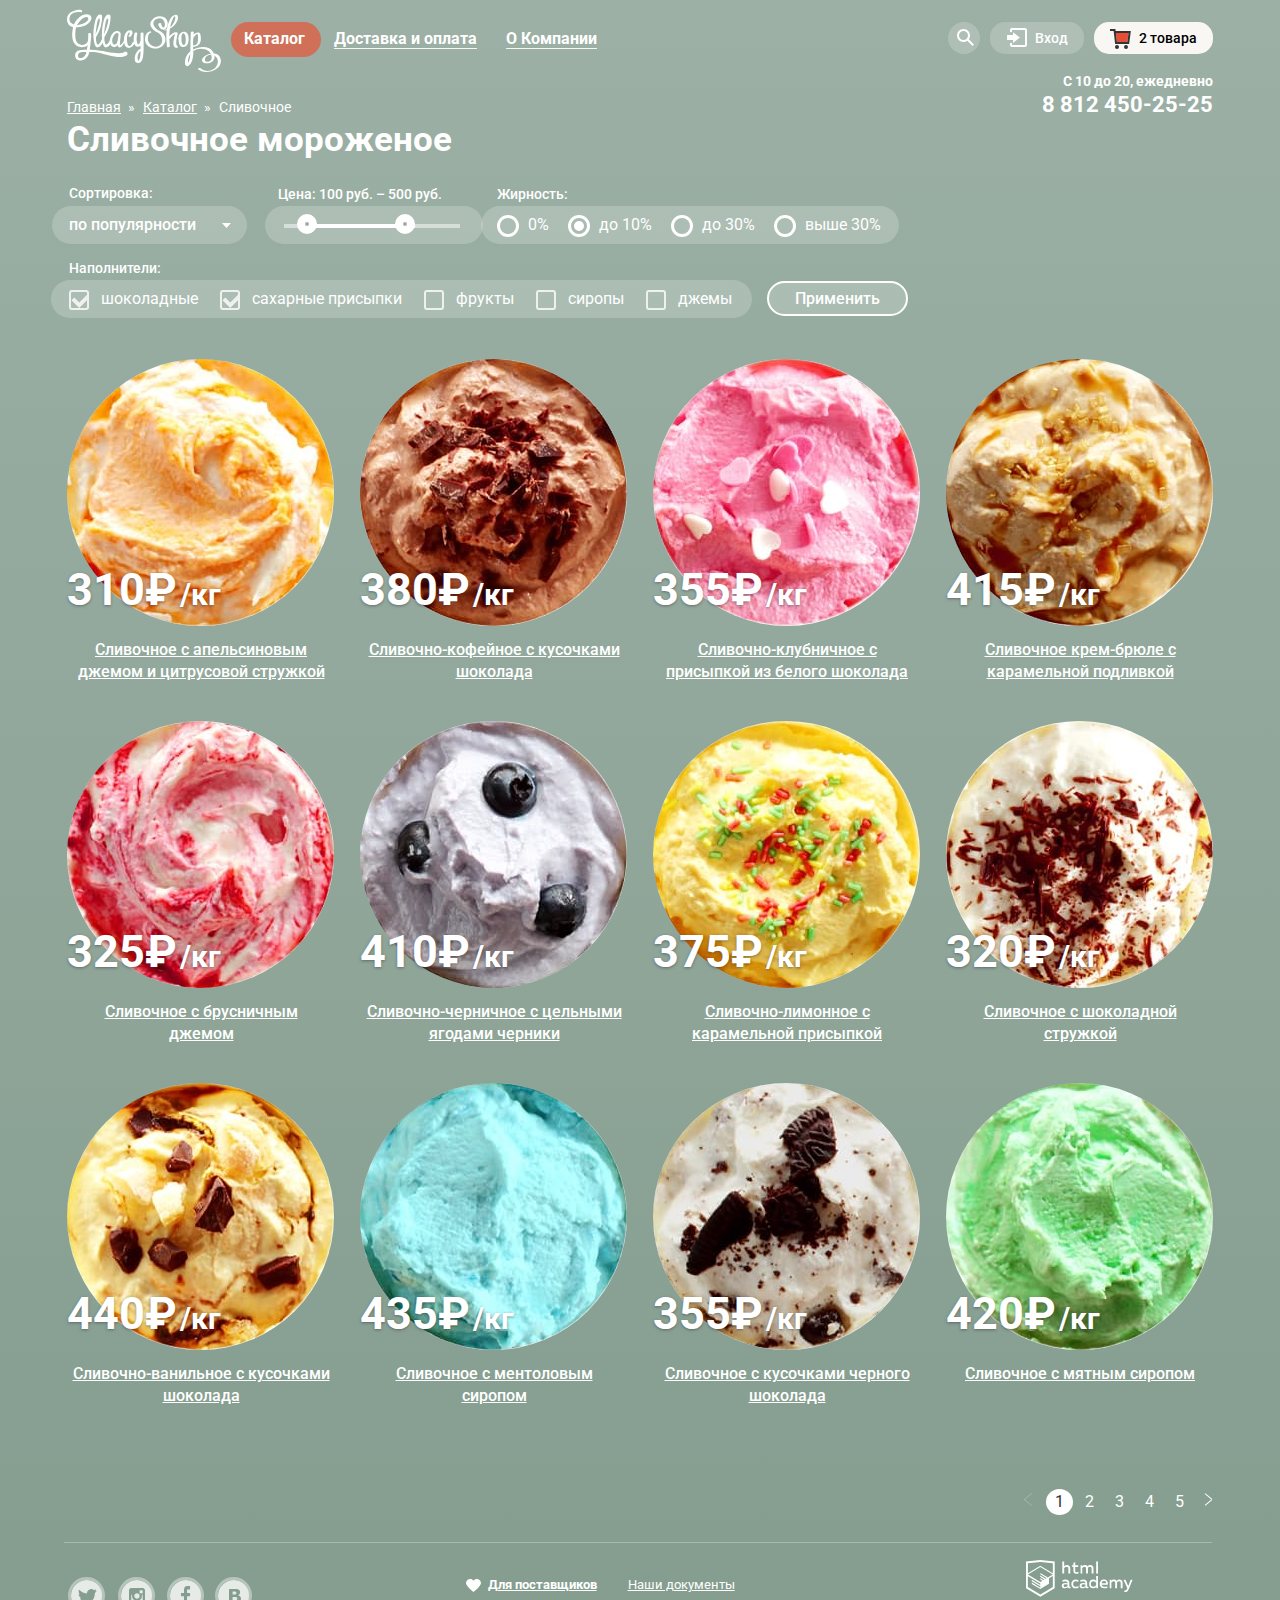
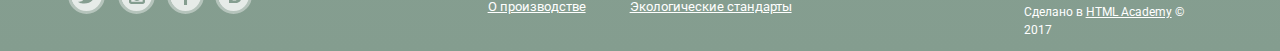
==== catalog.html @ dea52fcd "Фокусы на выпадающих меню" ====
<!DOCTYPE html>
<html lang="ru">
<head>
  <meta charset="utf-8">
  <title>Глейси-Каталог</title>
  <link href="https://fonts.googleapis.com/css?family=Roboto:400,500,700&amp;subset=cyrillic" rel="stylesheet">
  <link href="css/normalize.css" rel="stylesheet">
  <link href="css/style.min.css" rel="stylesheet">
</head>
<body class="page-inner">
<header class="main-header main-header-inner">
  <div class="main-header-container">
    <a class="main-header-logo" href="index.html">
      <img src="img/logo.svg" width="154" height="64" alt="Логотип магазина мороженого Глейси">
    </a>
    <nav class="main-navigation">
      <ul class="site-navigation">
        <li class="site-navigation-item site-navigation-item-current">
          <a href="#" class="submenu-current">Каталог</a>
          <div class="catalog-submenu">
            <h3 class="catalog-submenu-title"><a href="#">Новинки</a></h3>
            <ul class="catalog-submenu-list">
              <li class="catalog-submenu-item-current"><a href="#">Сливочное</a></li>
              <li class="catalog-submenu-item"><a href="#">Щербеты</a></li>
              <li class="catalog-submenu-item"><a href="#">Фруктовый лед</a></li>
              <li class="catalog-submenu-item"><a href="#">Мелорин</a></li>
            </ul>
          </div>
        </li>
        <li class="site-navigation-item"><a href="deliver.html">Доставка и оплата</a></li>
        <li class="site-navigation-item"><a href="about.html">О Компании</a></li>
      </ul>
      <div class="user-navigation">
        <div class="user-navigation-item">
          <a class="search" href="#"><span class="visually-hidden">Поиск</span>
          </a>
          <section class="modal modal-search">
            <h2 class="visually-hidden">Форма поиска</h2>
            <form class="modal-search-form" action="https://echo.htmlacademy.ru" method="get">
              <label for="user-search" class="visually-hidden">Поисковый запрос</label>
              <input class="search-field" type="search" placeholder="Что ищем?" id="user-search">
              <button class="visually-hidden" type="submit">Поиск</button>
            </form>
          </section>
        </div>
        <div class="user-navigation-item">
          <a class="login-link" href="#">Вход</a>
          <section class="modal modal-login">
            <h2 class="visually-hidden">Форма входа</h2>
            <form class="modal-login-form" action="https://echo.htmlacademy.ru" method="post">
              <p>
                <label class="visually-hidden" for="login-email">Электронная почта</label>
                <input class="login-email" type="email" name="email" placeholder="Электронная почта" id="login-email">
              </p>
              <p>
                <label class="visually-hidden" for="user-password">Пароль </label>
                <input class="login-password" type="password" name="password" placeholder="Пароль" id="user-password">
              </p>

              <button class="button button-enter" type="submit">Войти</button>
              <div class="enter-link-container">
                <a class="restore" href="#">Забыли пароль?</a>
                <a class="registration" href="#">Новая регистрация</a></div>

            </form>
          </section>
        </div>
        <div class="user-navigation-item user-navigation-item-current">
          <a class="basket" href="#">2 товара</a>
          <section class="modal modal-basket ">
            <h2 class="visually-hidden">Товары в корзине</h2>
            <table class="basket-table">
              <tr class="row-1">
                <td>
                  <button class=" button-close-basket" type="button"><span
                    class="visually-hidden">Убрать из корзины</span>
                  </button>
                </td>
                <td class="basket-image"><a href="#"><img src="img/mini-icon-basket.jpg" width="33" height="33"
                                                          alt="Пломбир с апельсиновым джемом"></a></td>
                <td class="basket-title"><a href="#"> Пломбир с апельсиновым джемом</a></td>
                <td class="basket-price">1,5 кг х <span class="price-color"> 200 руб.</span></td>
                <td>300 руб.</td>
              </tr>
              <tr class="row-2">
                <td>
                  <button class=" button-close-basket" type="button"><span
                    class="visually-hidden">Убрать из корзины</span>
                  </button>
                </td>
                <td class="basket-image"><a href="#"> <img src="img/mini-icon-basket2.jpg" width="33" height="33" alt="Клубничный пломбир с присыпкой
        из белого шоколада"></a></td>
                <td class="basket-title"><a href="#">Клубничный пломбир с присыпкой
                  из белого шоколада</a>
                </td>
                <td class="basket-price">1,5 кг х <span class="price-color">300 руб.</span></td>
                <td>450 руб.</td>
              </tr>
              <tr class="row-3 row-total">
                <td>Итого:</td>
                <td>750 руб.</td>
              </tr>
            </table>
            <a class="button button-basket" href="#">Оформить заказ</a>
          </section>
        </div>
      </div>
    </nav>
    <ul class="breadcrumbs">
      <li class="breadcrumbs-link"><a href="index.html">Главная</a></li>
      <li class="breadcrumbs-link"><a href="catalog.html">Каталог</a></li>
      <li class="breadcrumbs-current">Сливочное</li>
    </ul>
    <div class="main-header-contacts">
      <p>С 10 до 20, ежедневно</p>
      <p>8 812 450-25-25</p>
    </div>
  </div>
</header>
<main class="page-catalog">
  <div class="page-catalog-container">
    <h1 class="page-title">Сливочное мороженое</h1>
    <section class="filters">
      <h2 class="visually-hidden">Фильтр</h2>
      <form class="filter-form" action="https://echo.htmlacademy.ru" method="get">
        <fieldset class="filter-group filter-sort">
          <legend class="sort-title">Сортировка:</legend>
          <label class="visually-hidden" for="sort-select">Выбор сортровки</label>
          <select class="sort" id="sort-select">
            <option class="sort-item" value="selector" id="selector1">по популярности</option>
            <option class="sort-item" value="inexpensive" id="selector2">сначала недорогие</option>
            <option class="sort-item" value="expensive" id="selector3">сначала дорогие</option>
            <option class="sort-item" value="fatness" id="selector4">по жирности</option>
          </select>
        </fieldset>


        <fieldset class="filter-group filter-price">
          <legend class="price-title">Цена: 100 руб. – 500 руб.</legend>
          <div class="price-field">
            <input class="range-first" type="range" min="100" max="500" value="150" step="10" id="lower">
            <input class="range-second" type="range" min="100" max="500" value="500" step="10" id="upper">
          </div>
        </fieldset>


        <fieldset class="filter-group">
          <legend class="fatness-title">Жирность:</legend>
          <div class="fatness-wrapper">
            <input class="fatness-input" id="0%" type="radio" value="0" name="radio-selector">
            <label class="fatness-label" for="0%">0%</label>

            <input class="fatness-input" id="10%" type="radio" value="10" checked name="radio-selector">
            <label class="fatness-label" for="10%">до 10%</label>

            <input class="fatness-input" id="30%" type="radio" value="30" name="radio-selector">
            <label class="fatness-label" for="30%">до 30%</label>

            <input class="fatness-input" id="30+" type="radio" value="30+" name="radio-selector">
            <label class="fatness-label" for="30+">выше 30%</label>
          </div>

        </fieldset>
        <fieldset class="filter-group">
          <legend class="topping">Наполнители:</legend>
          <div class="topping-wrapper">

          <input class="filter-input topping-check" id="chocolate" name="chocolate" value="шоколадные" type="checkbox" checked>
          <label class="topping-label" for="chocolate">шоколадные</label>

          <input class="filter-input topping-check" id="sugar" name="sugar" value="сахарные присыпки" type="checkbox" checked>
          <label class="topping-label" for="sugar">сахарные присыпки</label>

          <input class="filter-input topping-check" id="fruit" name="fruit" value="фрукты" type="checkbox">
          <label class="topping-label" for="fruit">фрукты</label>

          <input class="filter-input topping-check" id="syrup" name="syrup" value="сиропы" type="checkbox">
          <label class="topping-label" for="syrup">сиропы</label>

          <input class="filter-input topping-check" id="jam" name="jam" value="джемы" type="checkbox">
          <label class="topping-label" for="jam">джемы</label>
          </div>

        </fieldset>
        <button class="button-filter" type="submit" value="Применить">Применить</button>

      </form>

    </section>
    <section class="catalog">
      <h2 class="visually-hidden">Список мороженого</h2>
      <ul class="catalog-list ">
        <li class="catalog-item product">
          <div class="product-wrapper">
            <a class="product-link" href="catalog-item.html">
              <h3 class="product-title">
                <span>Сливочное с апельсиновым джемом и цитрусовой стружкой</span>
              </h3>
              <p class="product-image-inner">
                <img src="img/product-ice-1.jpg" width="267" height="267"
                     alt="Сливочное с апельсиновым джемом и цитрусовой стружкой">
              </p>
              <p class="product-price">
                310₽
                <span>/кг</span>
              </p>
            </a>
            <a class="button button-product" href="#">Быстрый просмотр</a>
          </div>
        </li>
        <li class="catalog-item product">
          <div class="product-wrapper">
            <a class="product-link" href="catalog-item.html">
              <h3 class="product-title">
                <span>Сливочно-кофейное с кусочками шоколада</span>
              </h3>
              <p class="product-image-inner">
                <img src="img/product-ice-2.jpg" width="267" height="267" alt="Сливочно-кофейное с кусочками шоколада">
              </p>
              <p class="product-price">
                380₽
                <span>/кг</span>
              </p>
            </a>
            <a class="button button-product" href="#">Быстрый просмотр</a>
          </div>
        </li>
        <li class="catalog-item product">
          <div class="product-wrapper">
            <a class="product-link" href="catalog-item.html">
              <h3 class="product-title">
                <span>Сливочно-клубничное с присыпкой из белого шоколада</span>
              </h3>
              <p class="product-image-inner">
                <img src="img/product-ice-3.jpg" width="267" height="267"
                     alt="Сливочно-клубничное с присыпкой из белого шоколада">
              </p>
              <p class="product-price">
                355₽
                <span>/кг</span>
              </p>
            </a>
            <a class="button button-product" href="#">Быстрый просмотр</a>
          </div>
        </li>
        <li class="catalog-item product">
          <div class="product-wrapper">
            <a class="product-link" href="catalog-item.html">
              <h3 class="product-title">
                <span>Сливочное крем-брюле с карамельной подливкой</span>
              </h3>
              <p class="product-image-inner">
                <img src="img/product-ice-4.jpg" width="267" height="267"
                     alt="Сливочное крем-брюле с карамельной подливкой">
              </p>
              <p class="product-price">
                415₽
                <span>/кг</span>
              </p>
            </a>
            <a class="button button-product" href="#">Быстрый просмотр</a>
          </div>
        </li>
        <li class="catalog-item product">
          <div class="product-wrapper">
            <a class="product-link" href="catalog-item.html">
              <h3 class="product-title">
                <span>Сливочное с брусничным джемом</span>
              </h3>
              <p class="product-image-inner">
                <img src="img/product-ice-5.jpg" width="267" height="267" alt="Сливочное с брусничным джемом">
              </p>
              <p class="product-price">
                325₽
                <span>/кг</span>
              </p>
            </a>
            <a class="button button-product" href="#">Быстрый просмотр</a>
          </div>
        </li>
        <li class="catalog-item product">
          <div class="product-wrapper">
            <a class="product-link" href="catalog-item.html">
              <h3 class="product-title">
                <span>Сливочно-черничное с цельными ягодами черники </span>
              </h3>
              <p class="product-image-inner">
                <img src="img/product-ice-6.jpg" width="267" height="267"
                     alt="Сливочно-черничное с цельными ягодами черники ">
              </p>
              <p class="product-price">
                410₽
                <span>/кг</span>
              </p>
            </a>
            <a class="button button-product" href="#">Быстрый просмотр</a>
          </div>
        </li>
        <li class="catalog-item product">
          <div class="product-wrapper">
            <a class="product-link" href="catalog-item.html">
              <h3 class="product-title">
                <span>Сливочно-лимонное с карамельной присыпкой </span>
              </h3>
              <p class="product-image-inner">
                <img src="img/product-ice-7.jpg" width="267" height="267"
                     alt="Сливочно-лимонное с карамельной присыпкой">
              </p>
              <p class="product-price">
                375₽
                <span>/кг</span>
              </p>
            </a>
            <a class="button button-product" href="#">Быстрый просмотр</a>
          </div>
        </li>
        <li class="catalog-item product">
          <div class="product-wrapper">
            <a class="product-link" href="catalog-item.html">
              <h3 class="product-title">
                <span>Сливочное с шоколадной стружкой</span>
              </h3>
              <p class="product-image-inner">
                <img src="img/product-ice-8.jpg" width="267" height="267" alt="Сливочное с шоколадной стружкой">
              </p>
              <p class="product-price">
                320₽
                <span>/кг</span>
              </p>
            </a>
            <a class="button button-product" href="#">Быстрый просмотр</a>
          </div>
        </li>
        <li class="catalog-item product">
          <div class="product-wrapper">
            <a class="product-link" href="catalog-item.html">
              <h3 class="product-title">
                <span>Сливочно-ванильное с кусочками шоколада</span>
              </h3>
              <p class="product-image-inner">
                <img src="img/product-ice-9.jpg" width="267" height="267" alt="Сливочно-ванильное с кусочками шоколада">
              </p>
              <p class="product-price">
                440₽
                <span>/кг</span>
              </p>
            </a>
            <a class="button button-product" href="#">Быстрый просмотр</a>
          </div>
        </li>
        <li class="catalog-item product">
          <div class="product-wrapper">
            <a class="product-link" href="catalog-item.html">
              <h3 class="product-title">
                <span>Сливочноe с ментоловым сиропом</span>
              </h3>
              <p class="product-image-inner">
                <img src="img/product-ice-10.jpg" width="267" height="267" alt="Сливочноe с ментоловым сиропом">
              </p>
              <p class="product-price">
                435₽
                <span>/кг</span>
              </p>
            </a>
            <a class="button button-product" href="#">Быстрый просмотр</a>
          </div>
        </li>
        <li class="catalog-item product">
          <div class="product-wrapper">
            <a class="product-link" href="catalog-item.html">
              <h3 class="product-title">
                <span>Сливочное с кусочками черного шоколада</span>
              </h3>
              <p class="product-image-inner">
                <img src="img/product-ice-11.jpg" width="267" height="267" alt="Сливочное с кусочками черного шоколада">
              </p>
              <p class="product-price">
                355₽
                <span>/кг</span>
              </p>
            </a>
            <a class="button button-product" href="#">Быстрый просмотр</a>
          </div>
        </li>
        <li class="catalog-item product">
          <div class="product-wrapper">
            <a class="product-link" href="catalog-item.html">
              <h3 class="product-title">
                <span>Сливочное с мятным сиропом</span>
              </h3>
              <p class="product-image-inner">
                <img src="img/product-ice-12.jpg" width="267" height="267" alt="Сливочное с мятным сиропом">
              </p>
              <p class="product-price">
                420₽
                <span>/кг</span>
              </p>
            </a>
            <a class="button button-product" href="#">Быстрый просмотр</a>
          </div>
        </li>
      </ul>
      <ul class="pagination-list">
        <li class="pagination-item pagination-back"><a><span class="visually-hidden">Назад</span></a>
        <li class="pagination-item pagination-item-current"><a>1</a></li>
        <li class="pagination-item"><a href="#">2</a></li>
        <li class="pagination-item"><a href="#">3</a></li>
        <li class="pagination-item"><a href="#">4</a></li>
        <li class="pagination-item"><a href="#">5</a></li>
        <li class="pagination-item pagination-next "><a href="#"><span class="visually-hidden">Вперёд</span></a>
      </ul>
    </section>
  </div>
</main>
<footer class="main-footer">
  <div class="main-footer-container main-footer-container-inner ">
    <div class="main-footer-social">
      <ul class="social-links">
        <li class="social-links-item"><a class="social-links-item-tw" href="#"></a></li>
        <li class="social-links-item "><a class="social-links-item-inst" href="#"><span class="visually-hidden">Инстаграм</span></a>
        </li>
        <li class="social-links-item "><a class="social-links-item-fb" href="#"><span
          class="visually-hidden">Фейсбук</span></a></li>
        <li class="social-links-item "><a class="social-links-item-vk" href="#"><span
          class="visually-hidden">Вконтакте</span></a></li>
      </ul>
    </div>
    <div class="main-footer-info">
      <ul class="info-links">
        <li class="info-links-item info-links-item-current"><a href="#">Для поставщиков</a></li>
        <li class="info-links-item"><a href="#">Наши документы</a></li>
        <li class="info-links-item"><a href="#">О производстве</a></li>
        <li class="info-links-item"><a href="#">Экологические стандарты</a></li>
      </ul>
    </div>
    <div class="main-footer-copyright">
      <a class="footer-copyright-logo" href=" https://htmlacademy.ru/intensive/htmlcss">
        <img src="img/logo-htmlacademy.svg" width="108" height="38" alt="Логотип HTML Academy">
      </a>
      <p class="footer-copyright-info">Сделано в <a href="https://htmlacademy.ru/intensive/htmlcss"> HTML Academy</a> ©
        2017</p>
    </div>
  </div>
</footer>
</body>
</html>
---- css/style.min.css ----
body {
  min-width: 1200px;
  margin: 0;
  padding: 0;

  font-family: "Roboto", Arial, sans-serif;
  font-size: 16px;
  line-height: 22px;
  font-weight: 400;
  color: #ffffff;

  background-color: #849d8f;
}

a {
  text-decoration: none;
}

img {
  max-width: 100%;
  height: auto;
}


.page-inner {
  background: linear-gradient(to bottom, #9cb0a5, #849d8f);
}

.main-navigation {
  font-size: 16px;
  line-height: 18px;
  color: #ffffff;

}

.site-navigation {
  list-style: none;
}

.user-navigation-item > a {
  color: #ffffff;
  font-weight: 500;
  background-color: rgba(255, 255, 255, 0.2);
  border-radius: 15px;
  font-size: 14px;
  line-height: 16px;
}

.user-navigation-item-current > a {
  color: #000000;
  background-color: #f8f7f4;
}

.user-navigation-item > a:hover,
.user-navigation-item > a:focus,
.user-navigation-item-current > a:hover,
.user-navigation-item-current > a:focus {
  color: #000000;
  background-color: #f8f7f4;
}

.user-navigation-item > a:active,
.user-navigation-item-current > a:active {
  color: #000000;
  background-color: #ededed;
  box-shadow: inset 0 2px 0 1px #696969;
}

.user-navigation-item a,
.site-navigation-item a {
  display: block;
  padding-right: 16px;
  padding-top: 8px;
  padding-bottom: 8px;
}

.basket {
  position: relative;
  padding-left: 45px;
}

.basket::before {
  content: "";
  position: absolute;
  width: 21px;
  height: 20px;
  left: 16px;
  Top: 7px;
  background-image: url("../img/basket.svg");
  background-repeat: no-repeat;
  background-position: 0 0;
}

.user-navigation-item-current .basket::before {
  content: "";
  background-image: url("../img/basket-red.svg");
}

.basket:hover::before,
.basket:focus::before{
  content: "";
  background-image: url("../img/basket-red.svg");
}

.login-link {
  position: relative;
  padding-left: 45px;

}

.login-link::before {
  content: "";
  position: absolute;
  width: 21px;
  height: 19px;
  left: 17px;
  Top: 6px;
  background-image: url("../img/enter.svg");
  background-repeat: no-repeat;
  background-position: 0 0;
}

.login-link:hover::before,
.login-link:focus::before {
  content: "";
  background-image: url("../img/enter-black.svg");

}

.user-navigation-item .search {
  width: 32px;
  height: 32px;
  background-color: rgba(255, 255, 255, .2);
  border-radius: 50%;
  padding: 0;
}

.search::before {
  content: "";
  position: absolute;
  width: 17px;
  height: 17px;
  top: 7px;
  left: 9px;
  background-image: url("../img/search.svg");
  background-repeat: no-repeat;
}

.search:hover::before,
.search:focus::before{
  content: "";
  background-image: url("../img/search-black.svg");

}

.modal {
  background-color: #f8f7f4;
  color: #000000;
  border-radius: 5px;
  box-shadow: 0 20px 20px 0 rgba(0, 0, 0, 0.4);
  position: absolute;
}


.modal-search {
  position: absolute;
  width: 341px;
  display: none;
  left: -308px;
  bottom: -77px;
  padding: 20px 15px;
  box-sizing: border-box;
}

.modal-search input {
  box-sizing: border-box;
  width: 311px;
  height: 42px;
  border: 1px solid #d3d3d2;
  border-radius: 5px;
  padding: 12px 14px;

}

.user-navigation-item:hover .modal-search {
  display: block;
}
.search:focus + .modal-search {
  display: block;
}

.modal-login {
  display: none;
  width: 277px;
  box-sizing: border-box;
  position: absolute;
  right: -3px;
  top: 37px;
  background-color: #f8f7f4;
  padding-top: 20px;

}

.modal-login input {
  margin-bottom: 21px;
  padding-top: 9px;
  padding-bottom: 14px;
  padding-left: 13px;
  border-radius: 5px;
  border: 1px solid #d3d3d2;
  width: 240px;
  box-sizing: border-box;
  margin-left: 18px;
  height: 40px;
}

.enter-link-container .registration {
  margin-top: -3px;
}

.modal-login p {
  margin: 0;
  padding: 0;
}

.button-enter {
  margin-bottom: 20px;
  margin-left: 18px;
}

.user-navigation-item:hover .modal-login {
  display: block;
}
.login-link:focus + .modal-login {
  display: block;
}

.modal-basket {
  width: 539px;
  display: none;
  position: absolute;
  top: 37px;
  right: 1px;
  z-index: 20;
}


.price-color {
  color: #999999;
}

.basket-table {
  font-size: 13px;
  line-height: 17px;
  display: flex;
}

.basket-table a {
  color: #323232;
  padding: 0;
  margin: 0;
}

.basket-table tr {
  display: flex;
  padding-left: 38px;
}

.basket-table .row-1 {
  padding-top: 25px;
}

.basket-table .row-2 {
  padding-top: 22px;
}

.basket-table .row-total {
  font-size: 15px;
  font-weight: 700;
  justify-content: flex-end;
  padding-top: 14px;
  margin-right: -19px;
  border-top: 1px solid #ccccc9;
  margin-top: 13px;
  margin-left: 16px;
}

.button-close-basket {
  position: absolute;
  font-size: 0;
  border: 0;
  cursor: pointer;
  background-color: transparent;
  left: 11px;
  width: 15px;
  height: 15px;

}

.button-close-basket::before,
.button-close-basket::after {
  content: "";
  position: absolute;
  width: 15px;
  height: 1px;
  background-color: #231f20;
}

.button-close-basket::before {
  transform: rotate(45deg);
}

.button-close-basket::after {
  transform: rotate(-45deg);
}

.basket-image {
  margin-top: -7px;
  padding-right: 13px;
}

.basket-title {
  width: 216px;
  padding-right: 30px;
}

.basket-price {
  padding-right: 27px;
}

.modal-basket .button-basket {
  margin-top: 13px;
  display: inline-block;
  margin-left: 356px;
  padding-top: 11px;
  padding-right: 15px;
  padding-bottom: 12px;
  padding-left: 13px;
  margin-bottom: 19px;
}

.user-navigation-item:hover .modal-basket {
  display: block;
}
.basket:focus + .modal-basket {
  display: block;
}
.site-navigation-item > a {
  color: #ffffff;
  font-weight: 700;
  position: relative;
  padding-left: 13px;
}

.site-navigation-item > a:hover,
.site-navigation-item > a:focus {
  color: #000000;
  background-color: #f8f7f4;
  border-radius: 15px;
}

.site-navigation-item > a:active {
  color: #000000;
  background-color: #ededed;
  box-shadow: inset 0 2px 0 1px #696969;
  border-radius: 15px;
}

.submenu-current {
  background-color: #d07058;
  border-radius: 20px;
}

.catalog-submenu {
  display: none;
  list-style: none;
  background-color: #f8f7f4;
  color: #000000;
  border-radius: 5px;
  box-shadow: 0 20px 20px 0 rgba(0, 0, 0, 0.4);
  position: absolute;
  top: 39px;
  left: -8px;
  width: 143px;
  z-index: 10;
}

.catalog-submenu-title {
  font-size: 14px;
  line-height: 16px;
  font-weight: 700;
  display: block;
  padding-left: 21px;
  color: #000000;
  margin: 0;
  padding-top: 3px;
  position: relative;
}

.catalog-submenu-title::after {
  content: "";
  height: 1px;
  width: 128px;
  position: absolute;
  left: 7px;
  bottom: -4px;
  background-color: #d1d0ce;
}

.catalog-submenu-title a {
  color: #000000;
}

.catalog-submenu-item a {
  color: #000000;
  text-decoration: none;
  font-size: 14px;
  line-height: 16px;
  display: block;
  padding: 0;
  padding-left: 21px;
  padding-top: 7.5px;
  padding-bottom: 7.5px;

}

.catalog-submenu-title {
  border-top-left-radius: 5px;
  border-top-right-radius: 5px;

}

.site-navigation-item:hover .catalog-submenu {
  display: block;
}

.submenu:focus + .catalog-submenu {
  display: block;
}
.submenu-current:focus + .catalog-submenu {
  display: block;
}
.catalog-submenu-list {
  list-style: none;
  padding: 0;
  margin-bottom: 6px;
}

.catalog-submenu-item:first-child {
  padding-top: 6px;
}

.catalog-submenu-item a:hover,
.catalog-submenu-title:hover {
  background-color: #fbded7;
}

.catalog-submenu-item a:focus,
.catalog-submenu-title:focus {
  background-color: #f6b5a5;
}

.catalog-submenu-item-current a {
  color: #000000;
  background-color: #d07058;
  font-size: 14px;
  line-height: 16px;
  display: block;
  padding-top: 7px;
  padding-left: 21px;
  border-radius: 0;

}

.button {
  font: inherit;
  text-align: center;
  vertical-align: middle;
  background: linear-gradient(to top, #e74a35, #f26843);
  border: none;
  box-shadow: 0 2px 2px 0 rgba(172, 16, 0, 0.36);
  border-radius: 20px;
  color: #ffffff;
  padding: 10px 25px;
  display: inline-block;
  font-size: 18px;
  line-height: 24px;
  font-weight: 700;
  cursor: pointer;
}


.modal-login a {
  font-size: 13px;
  line-height: 24px;
  color: #323232;
  margin: 0;
  padding: 0;

}

.enter-link-container {
  padding: 0;
  margin-bottom: -14px;
  margin-left: 15px;
  display: inline-block;
  margin-top: -2px;
}

.enter-link-container a {
  text-decoration: underline;
}

.enter-link-container a:hover,
.enter-link-container a:focus,
.enter-link-container a:active {
  color: #e84d37;
}

.button:hover,
.button:focus {
  background: linear-gradient(to top, #f58669, #ec6f5e);
  color: #ffffff;
  box-shadow: 0 2px 2px 0 rgb(172, 16, 0);
}


.button:active {
  background: linear-gradient(to bottom, #d74632, #e1613e);
  color: #ffffff;
  box-shadow: inset 0 2px 2px 0 rgb(148, 39, 24);
}


.button-banner-left {
  margin-left: 354px;
  margin-top: 25px;
  margin-bottom: 25px;
  padding: 11px 23px;
  border-radius: 25px;
}

.button-banner-right {
  margin-left: 330px;
  margin-top: 25px;
  padding: 11px 22px;
  border-radius: 25px;
}

.slider-list,
.slider-controls {
  list-style: none;
}

.main-header-contacts p:first-child {
  font-size: 14px;
  line-height: 16px;
  font-weight: 700;

}

.main-header-contacts p:last-child {
  font-size: 22px;
  line-height: 24px;
  font-weight: 700;
  margin-top: 4px;
}

.banners-list {
  list-style: none;
}

.banners-item-berry {
  width: 560px;

  background-image: url("../img/banner-rasberry.jpg");
  background-repeat: no-repeat;
  border-radius: 16px;
  padding-left: 18px;
  padding-top: 16px;

}

.banners-item-choco {
  width: 560px;
  background-image: url("../img/banner-shoco.jpg");
  background-repeat: no-repeat;
  border-radius: 16px;
  padding-left: 18px;
  padding-top: 16px;
  margin-left: 27px;

}

.banners-list h3 {
  font-size: 35px;
  line-height: 41px;
  font-weight: 700;
  margin: 0;

}

.banners-list p {
  font-size: 18px;
  font-weight: 700;
  width: 513px;
  margin-top: 15px;
}

.hits,
.catalog {
  margin-right: -13px;
  margin-left: -13px;
  margin-bottom: -37px;

}

.hits-list,
.catalog-list {
  display: flex;
  justify-content: space-between;
  margin: 0;
  padding: 0;

}

.product {
  list-style: none;
  width: 267px;
  padding-right: 13px;
  padding-left: 13px;
  position: relative;

}

.catalog-item {
  margin-bottom: -42px;
}

.product-image,
.product-image-inner {
  margin: 0;
  position: relative;
}

.product-image::before {
  content: "";
  position: absolute;
  width: 61px;
  height: 61px;
  background: #fff url(../img/hit.svg) no-repeat;
  border-radius: 50%;
}

.product-image img,
.product-image-inner img {
  border-radius: 50%;
}

.product-link {
  color: #ffffff;
  display: flex;
  flex-direction: column;
  position: relative;
}

.product-title {
  font-size: 16px;
  font-weight: 500;
  text-decoration: underline;
  text-align: center;
  order: 2;
  margin-top: 7px;
  display: block;
  width: 258px;
  margin-bottom: 18px;
  padding-left: 5px;
}

.product-title:hover,
.product-title:focus,
.product-title:active {
  color: #ffbc9e;
}

.product-price {
  font-size: 45px;
  line-height: 45px;
  font-weight: 700;
  text-shadow: 0 1px 3px rgba(49, 50, 53, 0.5);
  position: absolute;
  top: 163px;

}

.product-price span {
  font-size: 30px;
  line-height: 45px;
  font-weight: 700;
  color: #ffffff;
  margin-left: -8px;
}

.button-product {
  position: absolute;
  bottom: 39px;
  right: 45px;
  width: 170px;
  margin-bottom: -18px;
  padding-top: 10px;
  padding-right: 18px;
  padding-bottom: 10px;
  padding-left: 16px;
  visibility: hidden;

}

.product-wrapper {

  padding-bottom: 57px;
  padding-right: 13px;
  padding-left: 13px;
  margin-left: -13px;
  margin-right: -13px;
  display: flex;
  padding-top: 5px;

}

.product:hover .product-wrapper {
  background-color: rgba(248, 247, 244, 0.2);
  border-radius: 5px;
  z-index: 20;
  width: 267px;
  position: absolute;
  box-shadow: 0px 20px 20px 0px rgba(0, 0, 0, 0.4);
}


.product:hover .button {
  visibility: visible;
}

.features {
  background-image: url("../img/pattern-wafer-full.jpg");
  width: 1146px;
  height: 306px;
  border-radius: 15px;
  color: #323232;
}

.features p {
  font-size: 24px;
  line-height: 30px;
  font-weight: 500;
  margin: 0;
  letter-spacing: 0.2px;
  padding-left: 21px;
  padding-top: 23px;
}

.features-list {
  list-style: none;
}

.news {
  background-image: url(../img/news-background.jpg);
  background-repeat: no-repeat;
  width: 558px;
  border-radius: 15px;
  margin-bottom: 2px;
  margin-top: 2px;
  margin-left: -1px;
}

.news-title {
  font-size: 16px;
  line-height: 22px;
  font-weight: 500;
  color: #323232;
  margin: 0;
  padding-left: 1px;
  padding-top: 22px;
}

.news a {
  font-size: 24px;
  line-height: 30px;
  font-weight: 700;
  color: #323232;
  text-decoration: underline;
  display: block;
  padding-top: 4px;
}

.subscription {
  background-image: url("../img/post-background.png");
  background-repeat: no-repeat;
  width: 560px;
  margin: 2px;
  margin-right: -1px;
  color: #5a5a5a;
  border-radius: 15px;
  box-sizing: border-box;

}

.subscription-container {
  background-color: #f8f7f4;
  width: 549px;
  border-radius: 10px;
  box-sizing: border-box;
  margin: 5px 5px;
  padding: 15px 20px 2px;
  position: relative;
  min-height: 210px;
}

.modal input:-ms-input-placeholder {
  color: #999999;
  font-size: 14px;
}

.modal input::-moz-placeholder {
  opacity: 1;
}

.modal input::placeholder {
  color: #999999;
  font-size: 14px;
  line-height: 24px;
  font-weight: 400;
}
.modal .feedback-name::placeholder,
.modal .feedback-email::placeholder{
   font-size: 16px;
 }

.modal input:hover,
.subscription input:hover {
  border-color: #c7c6c5;
  -webkit-box-shadow: inset 0 0 0 1px #c7c6c5;
  box-shadow: inset 0 0 0 1px #c7c6c5;
}

.modal input:focus,
.subscription input:focus {
  border-color: #8fbdec;
  -webkit-box-shadow: inset 0 0 0 1px #8fbdec;
  box-shadow: inset 0 0 0 1px #8fbdec;
  outline: none;
}

.contacts-info {
  background-color: #fefefe;
  border-radius: 16px;
  margin-top: -4px;

}

.contacts-info p {
  font-size: 14px;
  line-height: 20px;
  color: #323232;

  margin-top: 2px;
  margin-bottom: 1px;
  margin-left: -1px;

}

.contacts-info-adress {
  padding-top: 17px;
  padding-left: 26px;
  width: 221px;
}

.contacts-info-phone {
  padding-top: 20px;
  padding-bottom: 12px;
  padding-left: 26px;
  margin-top: -4px;
  margin-bottom: 6px;
}

.contacts-info-phone p {
  margin-bottom: 4px;
}


.contacts-info b {
  font-size: 18px;
  line-height: 24px;
  font-weight: 700;
  color: #323232;
  margin: 0;

}

.button-info {
  margin-left: 26px;
  width: 201px;
  margin-top: 2px;
  padding-bottom: 11px;

}

.main-footer {
  color: #ffffff;
}

.social-links {
  list-style: none;
  margin-top: 14px;
}

.social-links-item > a {
  color: #ffffff;
}

.info-links {
  list-style: none;
  text-align: center;
  text-decoration: underline;
}

.info-links-item > a,
.info-links-item-current > a {
  color: #ffffff;
}

.info-links-item > a:hover,
.info-links-item > a:focus,
.info-links-item > a:active,
.info-links-item-current > a:hover,
.info-links-item-current > a:focus,
.info-links-item-current > a:active {
  color: #ffbc9e;
}

.info-links-item-current {
  font-weight: 700;
  position: relative;
}

.footer-copyright-info {
  color: #ffffff;
  margin-top: 0;
  margin-left: 66px;
}

.footer-copyright-info a {
  color: #ffffff;
  text-decoration: underline;
}

.footer-copyright-info a:hover {
  color: #ffbc9e;
}

.basket-table img {
  border-radius: 50%;
}

.breadcrumbs {
  list-style: none;
  font-size: 14px;
  line-height: 16px;
  margin-left: 0;
  margin-right: auto;
  margin-top: 26px;
  display: flex;
  width: 267px;
  padding-left: 0;
  position: relative;

}

.breadcrumbs a {
  color: #ffffff;
  padding-right: 7px;
  text-decoration: underline;
}

.breadcrumbs a:hover,
.breadcrumbs a:focus,
.breadcrumbs a:active {
  color: #ffbc9e;
}

.breadcrumbs-link::after {
  content: "»";
  font-size: 14px;
  padding-right: 8px;

}

.pagination-list {

  position: relative;
  padding: 0;
  font-size: 0;
  text-align: right;
  list-style: none;


}

.pagination-list a {
  display: block;
  min-width: 27px;
  height: 22px;
  padding-top: 4px;
  border-radius: 50%;
  color: #ffffff;
  text-align: center;
}

.pagination-item {
  display: inline-block;
  margin-right: 3px;
  vertical-align: middle;
  font-size: 16px;
  line-height: 18px;
}

.pagination-item-current a {
  color: #323232;
  background-color: #ffffff;
}

.pagination-item a:hover,
.pagination-item a:focus {
  color: #ffffff;
  background-color: rgba(255, 255, 255, 0.2);
}

.pagination-item:first-child a:hover,
.pagination-item:first-child a:focus,
.pagination-item:first-child a:active,
.pagination-item:last-child a:hover,
.pagination-item:last-child a:focus,
.pagination-item:last-child a:active {
  background-color: transparent;
}

.pagination-item-current a:hover,
.pagination-item-current a:focus,
.pagination-item-current a:active {
  color: #323232;
  background-color: #ffffff;
}

.pagination-item a:active {
  color: #323232;
  background-color: #ffffff;
}


.pagination-back::before,
.pagination-back::after {
  content: "";
  position: absolute;
  width: 10px;
  height: 1px;
  background-color: rgba(255, 255, 255, 0.2);

}

.pagination-back::before {
  transform: rotate(-40deg);
  right: 193px;
  top: 7px;
}

.pagination-back::after {
  transform: rotate(40deg);
  right: 193px;
  top: 13px;
}

.pagination-next::before,
.pagination-next::after {
  content: "";
  position: absolute;
  width: 9px;
  height: 1px;
  background-color: rgba(255, 255, 255, 1);

}

.pagination-next::before {
  transform: rotate(40deg);
  right: 13px;
  top: 7px;
}

.pagination-next::after {
  transform: rotate(-40deg);
  right: 13px;
  top: 13px;
}

.pagination-list:after {
  position: absolute;
  content: "";
  left: 0;
  bottom: -28px;
  width: 1148px;
  margin-left: 10px;
  height: 1px;
  background-color: rgba(255, 255, 255, .3);
}

.site-wrapper {
  min-width: 940px;
  background-color: #849d8f;
  background-image: url("../img/slider-list-1.png");
  background-repeat: no-repeat;
  background-position: top center;

  transition: background-image 0.5s ease, background-color 0.5s ease;
}


.site-wrapper::before,
.site-wrapper::after {
  content: "";

  visibility: hidden;
}

.site-wrapper::before {
  background-image: url("../img/slider-list-2.png");
}

.site-wrapper::after {
  background-image: url("../img/slider-list-3.png");
}

.slider {
  position: relative;
  text-align: center;
  padding-top: 0;
  margin-bottom: 762px;
  color: #ffffff;

}

.slider-list {
  margin: 0;
  padding: 0;

  list-style: none;
}


.slide-title {
  width: 700px;
  margin: 0 auto;
  margin-bottom: 27px;
  font-size: 60px;
  line-height: 60px;
  font-weight: 800;
  position: absolute;

  bottom: 108px;

  left: 223px;
}

.button-slider {
  display: inline-block;
  padding: 12px 44px;
  position: absolute;
  right: 433px;
  bottom: 41px;

  font-weight: 600;
  font-size: 31px;
  line-height: 41px;
  text-align: center;
  color: #ffffff;
  vertical-align: top;
  text-decoration: none;
  text-shadow: 0 2px 5px rgba(160, 32, 11, 0.76);

  background: #f26843;
  background: linear-gradient(to bottom, #f26843 0%, #e74a35 100%);
  border-radius: 50px;
  box-shadow: 0 2px 2px rgba(172, 16, 0, 0.64);
  border: none;

  cursor: pointer;
}

.button-slider:hover {
  background: linear-gradient(to bottom, #f58669 0%, #ec6f5e 100%);
  box-shadow: 0 2px 2px rgba(172, 16, 0, 1);
}

.button-slider:active {
  background: linear-gradient(to bottom, #d84732 0%, #e1613e 100%);
  box-shadow: inset 0 2px 2px rgba(172, 16, 0, 1);
}

.slider-controls {
  position: absolute;
  bottom: 62px;
  left: 0;
  z-index: 20;

  font-size: 0;
}

.slider-controls label {
  display: inline-block;
  width: 17px;
  height: 17px;
  margin-right: 8px;

  vertical-align: top;

  background-color: transparent;
  border: 2px solid #ffffff;
  border-radius: 50%;
  cursor: pointer;
}

.slider-controls label:hover {
  background-color: rgba(255, 255, 255, 0.4);
}

#product-1:checked ~ .site-wrapper {
  background-color: #849d8f;
  background-image: url("../img/slider-list-1.png");
  background-repeat: no-repeat;
  background-position: top center;
}

#product-2:checked ~ .site-wrapper {
  background-color: #8996a6;
  background-image: url("../img/slider-list-2.png");
  background-repeat: no-repeat;
  background-position: top center;
}

#product-3:checked ~ .site-wrapper {
  background-color: #9d8b84;
  background-image: url("../img/slider-list-3.png");
  background-repeat: no-repeat;
  background-position: top center;
}

#product-1:checked ~ .site-wrapper #slide1,
#product-2:checked ~ .site-wrapper #slide2,
#product-3:checked ~ .site-wrapper #slide3 {
  display: block;
}

#product-1:checked ~ .site-wrapper label[for="product-1"],
#product-2:checked ~ .site-wrapper label[for="product-2"],
#product-3:checked ~ .site-wrapper label[for="product-3"] {
  background-color: #ffffff;
}

.slide {
  display: none;
}

.main-header-logo {
  width: 154px;
  height: 64px;
  padding-top: 9px;
}


.main-navigation {
  display: flex;
  width: 992px;
  padding-top: 22px;
}

.site-navigation {
  position: relative;
  width: 419px;
  display: flex;
  flex-wrap: wrap;
  justify-content: flex-start;
  margin-left: 10px;
  margin-top: 0;
  margin-bottom: 0;
  padding: 0;

}

.site-navigation-item > a:after {
  content: "";
  display: block;
  height: 1px;
  background-color: #f7f6f3;
}

.site-navigation-item-current > a:after {
  content: "";
  display: block;
  height: 1px;
  background-color: transparent;
}

.user-navigation {
  margin: 0 0;

  padding-left: 27px;
  width: 573px;
  display: flex;
  flex-wrap: wrap;
  justify-content: flex-end;
  position: relative;

}

.user-navigation-item {
  margin-left: 10px;
  margin-bottom: 2px;
  position: relative;
  padding-bottom: 10px;
}


.main-header-container {
  width: 1146px;
  margin: 0 auto;
  padding: 0 auto;
  display: flex;
  flex-wrap: wrap;


}

.main-header-contacts {
  margin-right: 0;
  margin-left: auto;
  width: 293px;
  padding-left: 13px;
  text-align: right;

}

.main-header-contacts p {
  margin: 0;
  padding: 0;
}

.page-main-container,
.page-catalog-container {
  width: 1146px;
  margin: 0 auto;
  padding: 0 auto;
}

.page-catalog h1 {
  font-size: 35px;
  line-height: 41px;
  font-weight: 700;
  margin-top: -20px;
}

.banners {
  margin-bottom: 35px;
  margin-top: -233px;
}

.banners-list {
  display: flex;
  justify-content: space-between;
  margin: 0;
  padding: 0;
}


.features {
  margin-bottom: 38px;

}

.features-list {

  display: flex;
  flex-direction: row;
  flex-wrap: wrap;
  padding: 0;
  margin: 0;


}

.features-item {
  width: 496px;

}

.features-item-ice {
  padding-top: 22px;
  width: 477px;
  background-image: url(../img/ice.svg);
  background-repeat: no-repeat;
  background-position: 18px 8px;
  padding-left: 75px;
}

.features-item-cow {
  background-image: url(../img/cow.svg);
  background-repeat: no-repeat;
  background-position: 32px 10px;
  padding-left: 90px;
  padding-top: 22px;
}

.features-item-eco {
  background-image: url(../img/leaf.svg);
  background-repeat: no-repeat;
  background-position: 18px 9px;
  padding-left: 75px;
  padding-top: 22px;
}

.features-item-term {
  background-image: url(../img/termometr.svg);
  background-repeat: no-repeat;
  background-position: 12px 8px;
  width: 470px;
  padding-left: 72px;
  padding-top: 22px;
}

.container-information {
  margin-bottom: 40px;
  margin-left: 2px;
  padding: 0;
  display: flex;
  justify-content: space-between;
}

.container-left {
  width: 281px;
  padding-left: 18px;

}

.subscription-form p {
  margin-left: 1px;
  margin-top: 12px;
  display: inline-block;
}

.subscription-email {
  border-radius: 5px;
  border: 1px solid #d3d3d2;
  padding-top: 12px;
  padding-right: 169px;
  padding-bottom: 12px;
  padding-left: 13px;
  margin-top: 9px;

}

.button-subscription {
  padding-right: 18px;
  padding-bottom: 12px;
  padding-left: 20px;
  margin-top: -3px;
  margin-right: -14px;
}

.contact-container {
  width: 1200px;
  margin: 0 auto;
  position: relative;
  padding: 62px 27px;

  min-height: 430px;
  box-sizing: border-box;
}

.contacts-map {
  margin: 0;
  position: absolute;
  top: 0;
  right: 0;
}

.contacts-map img {
  margin-top: -4px;
  margin-right: 1px;
  margin-bottom: -2px;

}

.contacts-info {
  width: 302px;
  position: relative;
  margin-left: auto;
  padding-top: 11px;
  padding-bottom: 30px;
}

.main-footer {
  width: 1146px;
  margin: 0 auto;
  padding: 0 auto;

}

.main-footer-container {
  margin-top: 25px;
  display: flex;
  justify-content: space-between;

}

.main-footer-container-inner {
  margin-top: 55px;
}

.main-footer-social {
  width: 267px;
  margin: 0;
}

.main-footer-info {
  width: 560px;
  margin: 0;

}

.info-links {
  display: flex;
  width: 365px;
  flex-wrap: wrap;
  margin-left: 108px;
  margin-right: 127px;
  margin-top: 6px;

}

.info-links-item {
  padding-left: 20px;
  padding-bottom: 4px;
  padding-right: 11px;
  display: inline-block;
  font-size: 13px;
  line-height: 18px;
}

.info-links-item:last-child {
  padding-left: 33px;
}

.info-links-item-current::before {
  content: "";
  position: absolute;
  width: 15px;
  height: 13px;
  background-image: url("../img/heart.svg");
  left: -2px;
  top: 3px;
}

.main-footer-copyright {
  margin: 0;
  width: 270px;
  padding-left: 78px;
  font-size: 12px;
  line-height: 18px;
}

.visually-hidden {
  position: absolute;

  width: 1px;
  height: 1px;
  margin: -1px;
  border: 0;
  padding: 0;
  white-space: nowrap;
  clip-path: inset(100%);
  clip: rect(0 0 0 0);
  overflow: hidden;

}

/*.visually-hidden:not(:focus):not(:active),*/
/*input[type="checkbox"].visually-hidden,*/
/*input[type="radio"].visually-hidden {*/
/*position: absolute;*/

/*width: 1px;*/
/*height: 1px;*/
/*margin: -1px;*/
/*border: 0;*/
/*padding: 0;*/
/*white-space: nowrap;*/
/*clip-path: inset(100%);*/
/*clip: rect(0 0 0 0);*/
/*overflow: hidden;*/

/*}*/

.main-header-inner {
  margin-bottom: 10px;
}


.catalog {

  margin-bottom: 40px;
  margin-right: -13px;
  margin-left: -13px;
}

.catalog-list {
  display: flex;
  flex-wrap: wrap;
  justify-content: space-between;
  margin-bottom: 49px;
  padding: 0;
}

.social-links-item {
  position: relative;
}

.social-links-item a {
  display: inline-block;
  width: 31px;
  height: 31px;
  border-radius: 50%;
  border: 3px solid #c2cec7;
  opacity: 0.8;

}

.social-links-item-tw {
  background-image: url("../img/twitter-button.svg");
  position: absolute;
  left: -39px;
  top: -7px;
}

.social-links-item-inst {
  background-image: url("../img/instagram-button.svg");
  position: absolute;
  left: 11px;
  top: -7px;
}

.social-links-item-fb {
  background-image: url("../img/facebook-button.svg");
  position: absolute;
  left: 60px;
  top: -7px;
}

.social-links-item-vk {
  background-image: url("../img/vkontacte-button.svg");
  position: absolute;
  left: 108px;
  top: -7px;
}

.social-links-item a:hover,
.social-links-item a:focus {
  opacity: 1;
}

.social-links-item a:active {
  opacity: 0.6;
}

.footer-copyright-logo img {
  margin-top: -10px;
  margin-left: 68px;
}

.modal-feedback {
  position: fixed;
  left: 50%;
  top: 50%;
  width: 477px;
  padding-top: 17px;
  padding-left: 25px;
  padding-bottom: 20px;
  box-sizing: border-box;
  margin-left: -239px;
  margin-top: -226px;
  z-index: 2;
  display: none;

}

.modal-feedback-title {
  font-size: 24px;
  line-height: 28px;
  font-weight: 500;
  margin: 0;
  padding-top: 17px;
}

.modal-feedback p {
  margin: 0;
  padding: 0;
}

.modal-feedback input,
.modal-feedback textarea {

  border-radius: 5px;
  border: 1px solid #d3d3d2;
  color: #999999;
  font-size: 16px;
  line-height: 24px;
  padding-left: 13px;
  padding-top: 11px;
  padding-bottom: 8px;
  margin-top: 20px;
  box-sizing: border-box;
}

.modal-feedback .feedback-name,
.modal-feedback .feedback-email {
  width: 265px;
  height: 43px;
}
.modal-feedback textarea {
  width: 426px;
  height: 155px;
  margin-bottom: 25px;
}
.modal-feedback textarea:hover
{
  border-color: #c7c6c5;
  -webkit-box-shadow: inset 0 0 0 1px #c7c6c5;
  box-shadow: inset 0 0 0 1px #c7c6c5;
}

.modal-feedback textarea:focus {
  border-color: #8fbdec;
  -webkit-box-shadow: inset 0 0 0 1px #8fbdec;
  box-shadow: inset 0 0 0 1px #8fbdec;
  outline: none;
}



.button-modal {
  /*Blink*/
  margin-left: 289px;
  margin-bottom: 6px;
  margin-top: -5px;
}
@-moz-document url-prefix()
{
  /*Mozilla кастыль*/
  .button-modal
  {
    margin-top: 0px;
  }
}
.button-close {
  position: absolute;
  font-size: 0;
  border: 0;
  cursor: pointer;
  background-color: transparent;
}

.button-close-feedback {
  top: 11px;
  right: 24px;
  width: 23px;
  height: 23px;

}

.button-close::before,
.button-close::after {
  content: "";
  position: absolute;
  width: 23px;
  height: 3px;

  background-color: #231f20;
}

.button-close::before {
  transform: rotate(45deg);
}

.button-close::after {
  transform: rotate(-45deg);
}

.overlay {
  position: fixed;
  top: 0;
  left: 0;
  width: 100%;
  height: 100%;
  background-color: rgba(0, 0, 0, 0.3);
  z-index: 1;
  display: none;
}

.filters {
  margin-bottom: 22px;
}

.filter-group {
  border: none;
  display: inline-block;
  margin-top: 2px;
  margin-right: 16px;
  margin-bottom: 18px;
  margin-bottom: 14px;
  padding: 0;
}

.filter-form input[type=checkbox],
.filter-form input[type=radio] {
  display: none;
}

.filter-group legend {
  font-size: 14px;
  line-height: 16px;
  font-weight: 500;
}

.filter-group ul {
  list-style: none;
}

.sort {
  background-color: rgba(255, 255, 255, 0.2);
  background-image: url(../img/select-arrow.svg);
  background-repeat: no-repeat;
  background-position: 170px 17px;
  border: none;
  color: #ffffff;
  border-radius: 20px;
  padding: 10px 32px 10px 17px;
  font-size: 16px;
  line-height: 18px;
  font-weight: 500;
  -webkit-appearance: none;
  margin-left: -17px;
  margin-top: 5px;
}

.sort:hover {
  background-color: rgba(255, 255, 255, 0.2);
  color: #000000;
  background-image: url("../img/select-arrow-black.svg");
  background-repeat: no-repeat;
  background-position: 153px 17px;

}

.sort:active,
.sort:focus {
  background-color: rgba(255, 255, 255, 1);
  color: #000000;

}

.fatness-label {
  padding-right: 18px;
}

.fatness-input:hover + label,
.fatness-input:focus + label {
  color: rgba(255, 255, 255, 1);
}

.fatness-input:disabled + label {
  color: rgba(255, 255, 255, 0.2);
}

.price-title {
  margin-bottom: 4px;
  margin-left: 11px;
}


.sort-item {
  color: #323232;
}

.filter-price {
  width: 220px;
  padding: 0;
  margin: 0;

}

.price-field {
  position: relative;
  background-color: rgba(255, 255, 255, 0.2);
  padding: 8px 19px;
  border-radius: 20px;
  margin-left: -2px;
  margin-right: 4px;
}

.filter-price .range-first {
  width: 176px;
  height: 4px;
  padding-right: 0;
  padding-left: 0;
  vertical-align: middle;
  background: rgba(255, 255, 255, 0.5);
  border: none;
  -webkit-appearance: none;
}

.filter-price .range-second {
  background: #ffffff;
  width: 99px;
  position: absolute;
  top: 18px;
  margin-left: -144px;
  -webkit-appearance: none;
  height: 4px;
}

.price-field input[type=range]::-webkit-slider-thumb {
  /* WebKit/Blink */
  position: relative;
  -webkit-appearance: none;
  border: 8px solid #ffffff;
  outline: 0;
  border-radius: 50%;
  height: 20px;
  width: 20px;
  margin-top: -4px;
  background: 0 0;
  background-color: #ababab;
  cursor: pointer;
  pointer-events: all;
  z-index: 100;
}

.price-field input[type=range]:first-child::-webkit-slider-thumb {
  margin-left: -7px;
  margin-top: -4px;
}

.filter-form input[type=checkbox] + label::before,
.filter-form input[type=radio] + label::before {
  content: "";
  display: inline-block;
  margin-right: 12px;
  vertical-align: middle;

}

.filter-form input[type=radio] + label::before {
  width: 16px;
  height: 16px;
  border-radius: 50%;
  -webkit-box-shadow: 0 0 0 3px #ffffff;
  box-shadow: 0 0 0 3px #ffffff;
}

.filter-form input[type=radio]:checked + label::before {
  background-color: #ffffff;
  border: 3px solid #aabcb2;
  -webkit-box-shadow: 0 0 0 3px #ffffff;
  box-shadow: 0 0 0 3px #ffffff;
  -webkit-box-sizing: border-box;
  box-sizing: border-box;
}

.filter-form input[type=checkbox] + label::before {
  content: "";
  width: 20px;
  height: 20px;
  background-image: url(../img/checkbox-off.svg);
  background-repeat: no-repeat;
  background-position: -4px -2px;
  border-radius: 3px;
  opacity: 0.8;
  border: 2px solid #ffffff;
  -webkit-box-sizing: border-box;
  box-sizing: border-box;
}


.filter-form input[type=checkbox]:checked + label::before {
  background-image: url(../img/checkboxs-on.svg);
  background-repeat: no-repeat;
  background-position: -4px -2px;


}

.button-filter {
  font-family: inherit;
  border: 2px solid #ffffff;
  border-radius: 20px;
  background-color: rgba(255, 255, 255, 0.2);
  color: #ffffff;
  font-size: 16px;
  line-height: 18px;
  font-weight: 500;
  padding: 7px 26px 6px;
  text-align: center;
  margin-left: -5px;
}

.fatness-wrapper {
  background-color: rgba(255, 255, 255, 0.2);
  border-radius: 20px;
  margin-left: -12px;
  margin-top: 4px;
  padding-top: 8px;
  padding-bottom: 8px;
  padding-left: 19px;
}

.fatness-title {
  margin-left: 4px;
}

.topping-wrapper {
  background-color: rgba(255, 255, 255, 0.2);
  border-radius: 20px;
  margin-left: -18px;
  padding-top: 8px;
  padding-bottom: 8px;
  padding-left: 18px;
  padding-right: 2px;
  margin-top: 4px;
}

.topping-label {
  padding-right: 18px;
}

@media screen and (-ms-high-contrast: active), (-ms-high-contrast: none) {
  /*IE*/

  .button-banner-right {
    margin-top: 0px;
  }
  .button-modal
  {
        margin-top: 0px;
  }
}
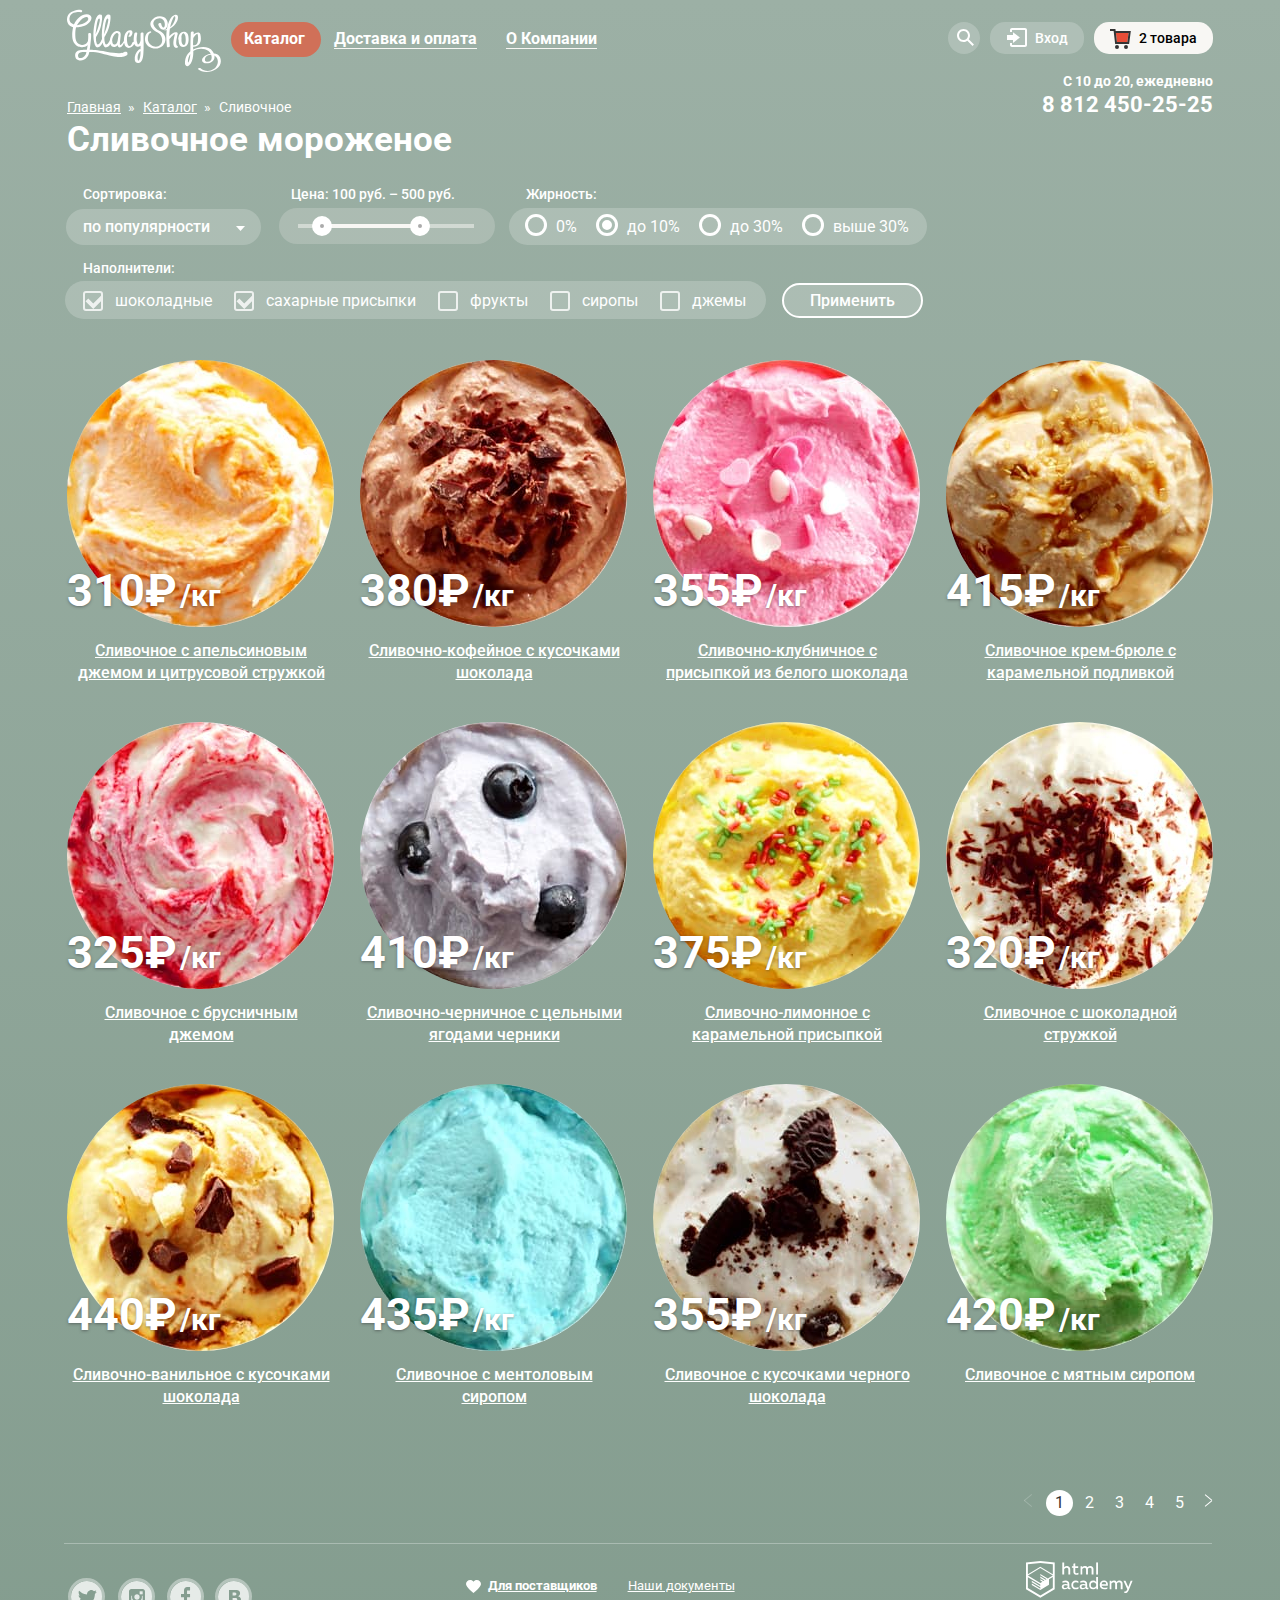
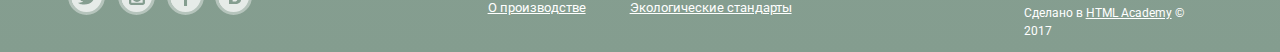
==== commit 36e9767d: "фильтр" ====
--- a/catalog.html
+++ b/catalog.html
@@ -137,10 +137,16 @@
 
         <fieldset class="filter-group filter-price">
           <legend class="price-title">Цена: 100 руб. – 500 руб.</legend>
-          <div class="price-field">
-            <input class="range-first" type="range" min="100" max="500" value="150" step="10" id="lower">
-            <input class="range-second" type="range" min="100" max="500" value="500" step="10" id="upper">
-          </div>
+          <div class="range-filter">
+            <div class="range-controls">
+              <div class="scale">
+                <div class="bar"></div>
+              </div>
+              <div class="toggle toggle-min"></div>
+              <div class="toggle toggle-max"></div>
+
+            </div>
+           </div>
         </fieldset>
 
 
--- a/css/style.min.css
+++ b/css/style.min.css
@@ -725,20 +725,35 @@
   margin-right: -13px;
   display: flex;
   padding-top: 5px;
-
-}
-
-.product:hover .product-wrapper {
+  outline: #8fbdec;
+
+}
+
+.product:hover .product-wrapper
+{
   background-color: rgba(248, 247, 244, 0.2);
   border-radius: 5px;
   z-index: 20;
   width: 267px;
   position: absolute;
   box-shadow: 0px 20px 20px 0px rgba(0, 0, 0, 0.4);
-}
-
-
-.product:hover .button {
+  visibility: visible;
+}
+ .product:focus-within .product-wrapper {
+
+   background-color: rgba(248, 247, 244, 0.2);
+   border-radius: 5px;
+   z-index: 20;
+   width: 267px;
+   position: absolute;
+   box-shadow: 0px 20px 20px 0px rgba(0, 0, 0, 0.4);
+   visibility: visible;
+
+}
+
+
+.product:hover .button,
+.product:focus-within .button{
   visibility: visible;
 }
 
@@ -1814,17 +1829,18 @@
 }
 
 .filters {
-  margin-bottom: 22px;
+  margin-bottom: 24px;
+  margin-left: 16px;
 }
 
 .filter-group {
   border: none;
   display: inline-block;
-  margin-top: 2px;
-  margin-right: 16px;
-  margin-bottom: 18px;
-  margin-bottom: 14px;
   padding: 0;
+  margin: 0;
+  margin-bottom: 12px;
+  margin-right: 14px;
+  margin-top: 3px;
 }
 
 .filter-form input[type=checkbox],
@@ -1850,21 +1866,23 @@
   border: none;
   color: #ffffff;
   border-radius: 20px;
-  padding: 10px 32px 10px 17px;
+  padding: 9px 32px 9px 17px;
   font-size: 16px;
   line-height: 18px;
   font-weight: 500;
   -webkit-appearance: none;
   margin-left: -17px;
-  margin-top: 5px;
-}
-
+  margin-top: 7px;
+}
+.sort::-ms-expand {
+  display: none;
+}
 .sort:hover {
   background-color: rgba(255, 255, 255, 0.2);
   color: #000000;
   background-image: url("../img/select-arrow-black.svg");
   background-repeat: no-repeat;
-  background-position: 153px 17px;
+  background-position: 170px 17px;
 
 }
 
@@ -1889,8 +1907,7 @@
 }
 
 .price-title {
-  margin-bottom: 4px;
-  margin-left: 11px;
+  margin-left: 12px;
 }
 
 
@@ -1898,63 +1915,54 @@
   color: #323232;
 }
 
-.filter-price {
-  width: 220px;
+.range-filter {
+  width: 216px;
+  margin-top: 6px;
+  margin-bottom: -26px;
+}
+
+.range-controls {
+  position: relative;
+  background: rgba(248,247,244,0.2);
+  border-radius: 30px;
+  padding-left: 19px;
+  padding-top: 16px;
+  padding-bottom: 16px;
+  margin-bottom: 2px;
+
+}
+.range-controls .scale {
+  height: 4px;
+  width: 153px;
+  background: rgba(248,247,244,0.5);
+  padding-left: 23px;
+}
+.range-controls .bar {
+  width: 98px;
+  height: 4px;
+  background: #f8f7f4;
+}
+.range-controls .toggle {
+  position: absolute;
+  top: 31px;
+  left: 0;
+  width: 4px;
+  height: 4px;
   padding: 0;
-  margin: 0;
-
-}
-
-.price-field {
-  position: relative;
-  background-color: rgba(255, 255, 255, 0.2);
-  padding: 8px 19px;
-  border-radius: 20px;
-  margin-left: -2px;
-  margin-right: 4px;
-}
-
-.filter-price .range-first {
-  width: 176px;
-  height: 4px;
-  padding-right: 0;
-  padding-left: 0;
-  vertical-align: middle;
-  background: rgba(255, 255, 255, 0.5);
-  border: none;
-  -webkit-appearance: none;
-}
-
-.filter-price .range-second {
-  background: #ffffff;
-  width: 99px;
-  position: absolute;
-  top: 18px;
-  margin-left: -144px;
-  -webkit-appearance: none;
-  height: 4px;
-}
-
-.price-field input[type=range]::-webkit-slider-thumb {
-  /* WebKit/Blink */
-  position: relative;
-  -webkit-appearance: none;
+
   border: 8px solid #ffffff;
-  outline: 0;
+  background-color: #ababab;
   border-radius: 50%;
-  height: 20px;
-  width: 20px;
-  margin-top: -4px;
-  background: 0 0;
-  background-color: #ababab;
   cursor: pointer;
-  pointer-events: all;
-  z-index: 100;
-}
-
-.price-field input[type=range]:first-child::-webkit-slider-thumb {
-  margin-left: -7px;
-  margin-top: -4px;
+}
+.range-controls .toggle-min {
+  left: 33px;
+  top:8px;
+}
+
+.range-controls .toggle-max {
+  left: 131px;
+  top:8px;
 }
 
 .filter-form input[type=checkbox] + label::before,
@@ -1972,6 +1980,7 @@
   border-radius: 50%;
   -webkit-box-shadow: 0 0 0 3px #ffffff;
   box-shadow: 0 0 0 3px #ffffff;
+  vertical-align: text-top;
 }
 
 .filter-form input[type=radio]:checked + label::before {
@@ -1995,6 +2004,7 @@
   border: 2px solid #ffffff;
   -webkit-box-sizing: border-box;
   box-sizing: border-box;
+  vertical-align: text-top;
 }
 
 
@@ -2017,32 +2027,34 @@
   font-weight: 500;
   padding: 7px 26px 6px;
   text-align: center;
-  margin-left: -5px;
+  margin-left: -2px;
 }
 
 .fatness-wrapper {
   background-color: rgba(255, 255, 255, 0.2);
   border-radius: 20px;
-  margin-left: -12px;
+  margin-left: -4px;
   margin-top: 4px;
   padding-top: 8px;
-  padding-bottom: 8px;
+  padding-bottom: 7px;
   padding-left: 19px;
+
 }
 
 .fatness-title {
-  margin-left: 4px;
+  margin-left: 13px;
+  margin-bottom: 2px;
 }
 
 .topping-wrapper {
   background-color: rgba(255, 255, 255, 0.2);
   border-radius: 20px;
   margin-left: -18px;
-  padding-top: 8px;
-  padding-bottom: 8px;
+  padding-top: 9px;
+  padding-bottom: 7px;
   padding-left: 18px;
   padding-right: 2px;
-  margin-top: 4px;
+  margin-top: 5px;
 }
 
 .topping-label {
@@ -2051,7 +2063,6 @@
 
 @media screen and (-ms-high-contrast: active), (-ms-high-contrast: none) {
   /*IE*/
-
   .button-banner-right {
     margin-top: 0px;
   }
@@ -2059,4 +2070,7 @@
   {
         margin-top: 0px;
   }
-}
+  .product:hover .button{
+    visibility: visible;
+  }
+}
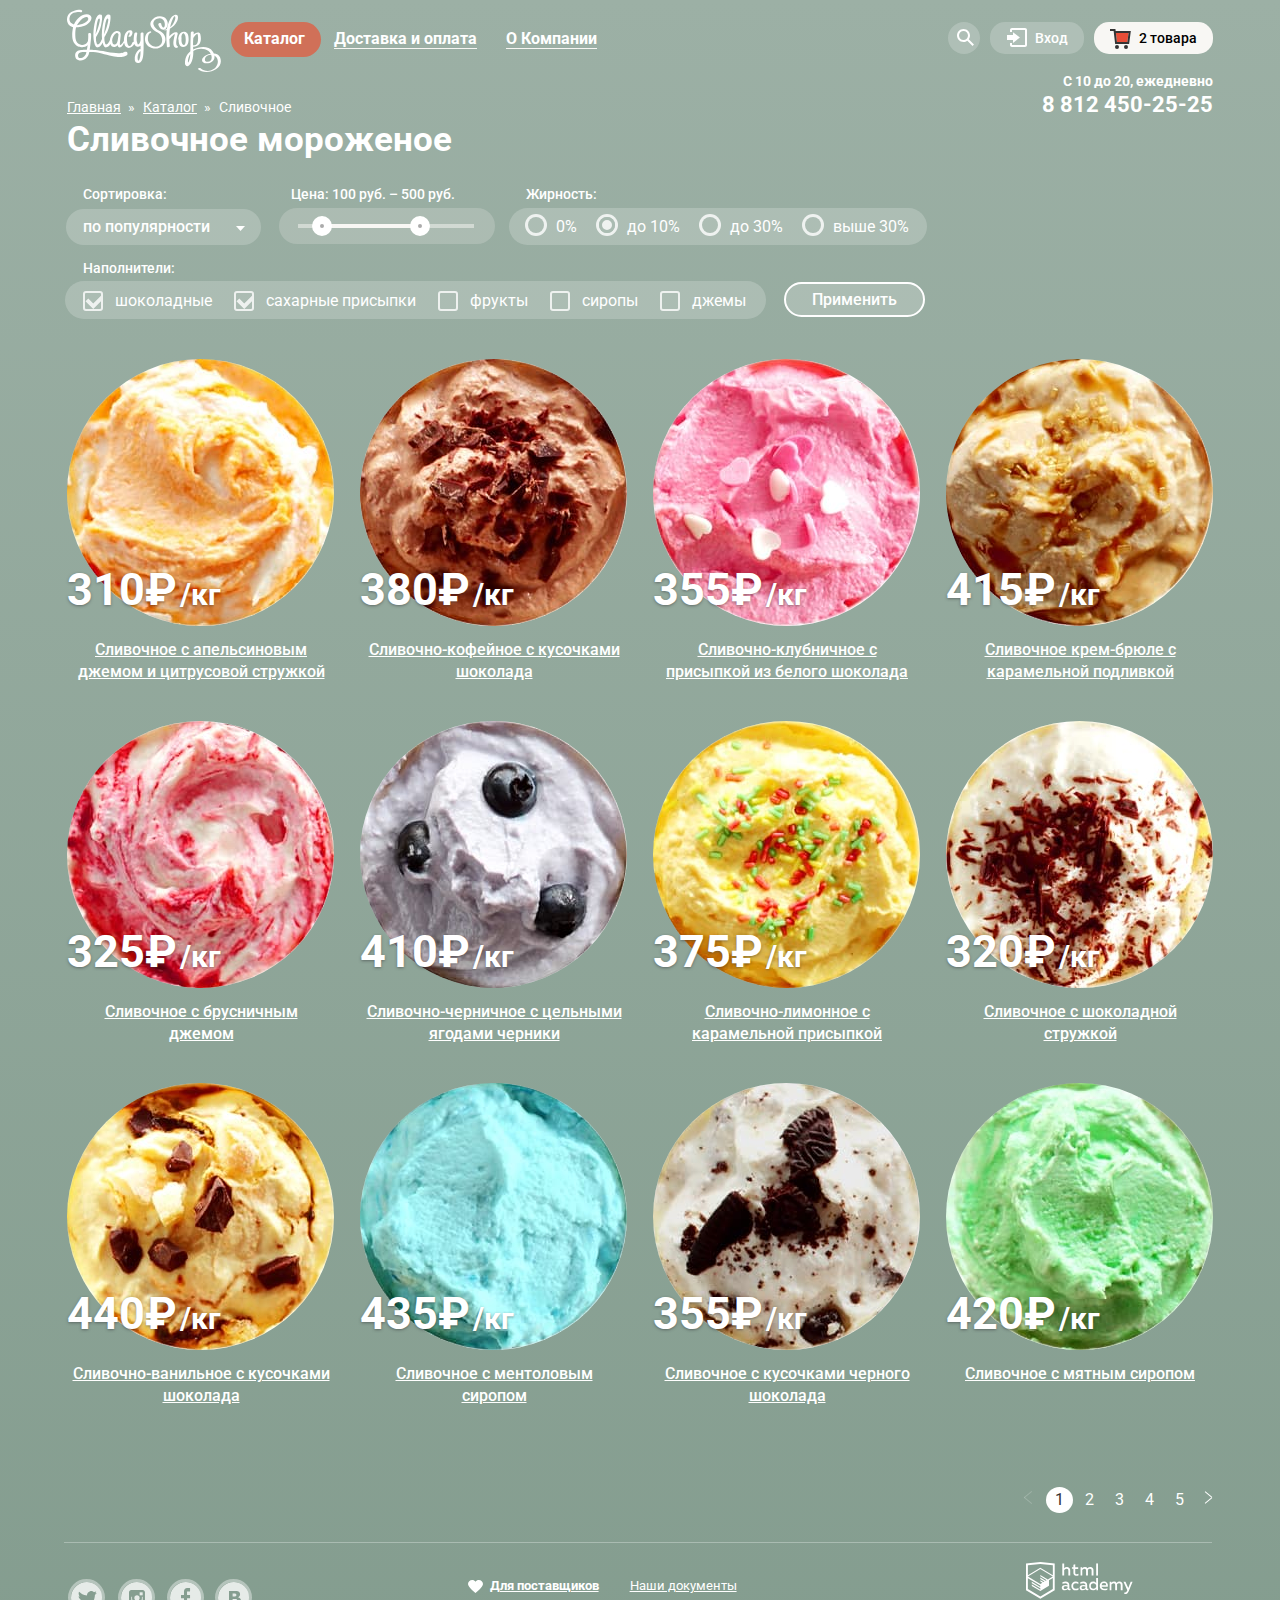
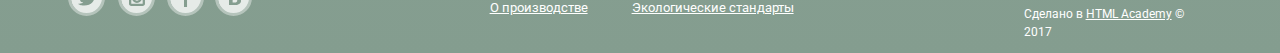
==== commit f3c10bbb: "Подгон под макет" ====
--- a/catalog.html
+++ b/catalog.html
@@ -123,7 +123,7 @@
     <section class="filters">
       <h2 class="visually-hidden">Фильтр</h2>
       <form class="filter-form" action="https://echo.htmlacademy.ru" method="get">
-        <fieldset class="filter-group filter-sort">
+        <fieldset class="filter-group ">
           <legend class="sort-title">Сортировка:</legend>
           <label class="visually-hidden" for="sort-select">Выбор сортровки</label>
           <select class="sort" id="sort-select">
@@ -133,9 +133,7 @@
             <option class="sort-item" value="fatness" id="selector4">по жирности</option>
           </select>
         </fieldset>
-
-
-        <fieldset class="filter-group filter-price">
+        <fieldset class="filter-group ">
           <legend class="price-title">Цена: 100 руб. – 500 руб.</legend>
           <div class="range-filter">
             <div class="range-controls">
@@ -146,7 +144,7 @@
               <div class="toggle toggle-max"></div>
 
             </div>
-           </div>
+          </div>
         </fieldset>
 
 
@@ -165,7 +163,6 @@
             <input class="fatness-input" id="30+" type="radio" value="30+" name="radio-selector">
             <label class="fatness-label" for="30+">выше 30%</label>
           </div>
-
         </fieldset>
         <fieldset class="filter-group">
           <legend class="topping">Наполнители:</legend>
@@ -186,7 +183,6 @@
           <input class="filter-input topping-check" id="jam" name="jam" value="джемы" type="checkbox">
           <label class="topping-label" for="jam">джемы</label>
           </div>
-
         </fieldset>
         <button class="button-filter" type="submit" value="Применить">Применить</button>
 
--- a/css/style.min.css
+++ b/css/style.min.css
@@ -449,6 +449,7 @@
 
 .catalog-submenu-item:first-child {
   padding-top: 6px;
+
 }
 
 .catalog-submenu-item a:hover,
@@ -467,9 +468,15 @@
   font-size: 14px;
   line-height: 16px;
   display: block;
-  padding-top: 7px;
+  padding: 0;
   padding-left: 21px;
+  padding-top: 7.5px;
+  padding-bottom: 7.5px;
   border-radius: 0;
+
+}
+.catalog-submenu-item-current:first-child {
+  padding-top: 6px;
 
 }
 
@@ -1121,7 +1128,7 @@
   position: absolute;
   content: "";
   left: 0;
-  bottom: -28px;
+  bottom: -30px;
   width: 1148px;
   margin-left: 10px;
   height: 1px;
@@ -1536,7 +1543,7 @@
 }
 
 .main-footer-container-inner {
-  margin-top: 55px;
+  margin-top: 59px;
 }
 
 .main-footer-social {
@@ -1554,9 +1561,9 @@
   display: flex;
   width: 365px;
   flex-wrap: wrap;
-  margin-left: 108px;
+  margin-left: 110px;
   margin-right: 127px;
-  margin-top: 6px;
+  margin-top: 5px;
 
 }
 
@@ -1606,22 +1613,6 @@
 
 }
 
-/*.visually-hidden:not(:focus):not(:active),*/
-/*input[type="checkbox"].visually-hidden,*/
-/*input[type="radio"].visually-hidden {*/
-/*position: absolute;*/
-
-/*width: 1px;*/
-/*height: 1px;*/
-/*margin: -1px;*/
-/*border: 0;*/
-/*padding: 0;*/
-/*white-space: nowrap;*/
-/*clip-path: inset(100%);*/
-/*clip: rect(0 0 0 0);*/
-/*overflow: hidden;*/
-
-/*}*/
 
 .main-header-inner {
   margin-bottom: 10px;
@@ -1639,7 +1630,7 @@
   display: flex;
   flex-wrap: wrap;
   justify-content: space-between;
-  margin-bottom: 49px;
+  margin-bottom: 47px;
   padding: 0;
 }
 
@@ -1770,19 +1761,12 @@
 
 
 .button-modal {
-  /*Blink*/
+
   margin-left: 289px;
   margin-bottom: 6px;
   margin-top: -5px;
 }
-@-moz-document url-prefix()
-{
-  /*Mozilla кастыль*/
-  .button-modal
-  {
-    margin-top: 0px;
-  }
-}
+
 .button-close {
   position: absolute;
   font-size: 0;
@@ -1829,7 +1813,7 @@
 }
 
 .filters {
-  margin-bottom: 24px;
+  margin-bottom: 23px;
   margin-left: 16px;
 }
 
@@ -1841,6 +1825,7 @@
   margin-bottom: 12px;
   margin-right: 14px;
   margin-top: 3px;
+  vertical-align: top;
 }
 
 .filter-form input[type=checkbox],
@@ -1897,14 +1882,6 @@
   padding-right: 18px;
 }
 
-.fatness-input:hover + label,
-.fatness-input:focus + label {
-  color: rgba(255, 255, 255, 1);
-}
-
-.fatness-input:disabled + label {
-  color: rgba(255, 255, 255, 0.2);
-}
 
 .price-title {
   margin-left: 12px;
@@ -1978,20 +1955,38 @@
   width: 16px;
   height: 16px;
   border-radius: 50%;
-  -webkit-box-shadow: 0 0 0 3px #ffffff;
-  box-shadow: 0 0 0 3px #ffffff;
+  -webkit-box-shadow: 0 0 0 3px rgba(255,255,255,0.8);
+  box-shadow: 0 0 0 3px rgba(255,255,255,0.8);
   vertical-align: text-top;
 }
-
+.filter-form input[type=radio] + label:hover::before,
+.filter-form input[type=radio] + label:focus::before{
+  -webkit-box-shadow: 0 0 0 3px rgba(255,255,255,1);
+  box-shadow: 0 0 0 3px rgba(255,255,255,1);
+}
+.filter-form input[type=radio] + label:disabled::before {
+  -webkit-box-shadow: 0 0 0 3px rgba(255,255,255,0.4);
+  box-shadow: 0 0 0 3px rgba(255,255,255,0.4);
+}
 .filter-form input[type=radio]:checked + label::before {
-  background-color: #ffffff;
+  background-color:rgba(255,255,255,0.8);
   border: 3px solid #aabcb2;
-  -webkit-box-shadow: 0 0 0 3px #ffffff;
-  box-shadow: 0 0 0 3px #ffffff;
+  -webkit-box-shadow: 0 0 0 3px rgba(255,255,255,0.8);
+  box-shadow: 0 0 0 3px rgba(255,255,255,0.8);
   -webkit-box-sizing: border-box;
   box-sizing: border-box;
 }
-
+.filter-form input[type=radio]:checked + label:hover::before,
+.filter-form input[type=radio]:checked + label:focus::before{
+  background-color:rgba(255,255,255,1);
+  -webkit-box-shadow: 0 0 0 3px rgba(255,255,255,1);
+  box-shadow: 0 0 0 3px rgba(255,255,255,1);
+}
+.filter-form input[type=radio]:checked + label:disabled::before{
+  background-color:rgba(255,255,255,1);
+  -webkit-box-shadow: 0 0 0 3px rgba(255,255,255,0.4);
+  box-shadow: 0 0 0 3px rgba(255,255,255,0.4);
+}
 .filter-form input[type=checkbox] + label::before {
   content: "";
   width: 20px;
@@ -2006,16 +2001,25 @@
   box-sizing: border-box;
   vertical-align: text-top;
 }
-
-
+.filter-form input[type=checkbox] + label:hover::before,
+.filter-form input[type=checkbox] + label:focus::before{
+  opacity: 1;
+}
+.filter-form input[type=checkbox] + label:disabled::before{
+  opacity:0.4;
+}
 .filter-form input[type=checkbox]:checked + label::before {
   background-image: url(../img/checkboxs-on.svg);
   background-repeat: no-repeat;
   background-position: -4px -2px;
-
-
-}
-
+}
+.filter-form input[type=checkbox]:checked + label:hover::before,
+.filter-form input[type=checkbox]:checked + label:focus::before{
+  opacity: 1;
+}
+.filter-form input[type=checkbox]:checked + label:disabled::before{
+  opacity: 0.4;
+}
 .button-filter {
   font-family: inherit;
   border: 2px solid #ffffff;
@@ -2027,9 +2031,21 @@
   font-weight: 500;
   padding: 7px 26px 6px;
   text-align: center;
-  margin-left: -2px;
-}
-
+  margin-left: 0px;
+  margin-top: 25px;
+}
+.button-filter:hover,
+.button-filter:focus{
+  background-color: rgba(255, 255, 255, 1);
+  color: #323232;
+  border: 2px solid transparent;
+}
+.button-filter:active{
+  background-color: #eaeaea;
+  color: #323232;
+  border: 2px solid transparent;
+  box-shadow: inset 0px 2px 1px 0px rgba(105, 105, 105, 0.4);
+}
 .fatness-wrapper {
   background-color: rgba(255, 255, 255, 0.2);
   border-radius: 20px;
@@ -2074,3 +2090,19 @@
     visibility: visible;
   }
 }
+@-moz-document url-prefix()
+{
+  /*Mozilla кастыль*/
+  .button-modal
+  {
+    margin-top: 0px;
+  }
+  .filter-group {
+    margin-right: 12px;
+  }
+  .sort {
+    padding: 9px 32px 9px 11px;
+    margin-left: -15px;
+    margin-top: 5px;
+  }
+}
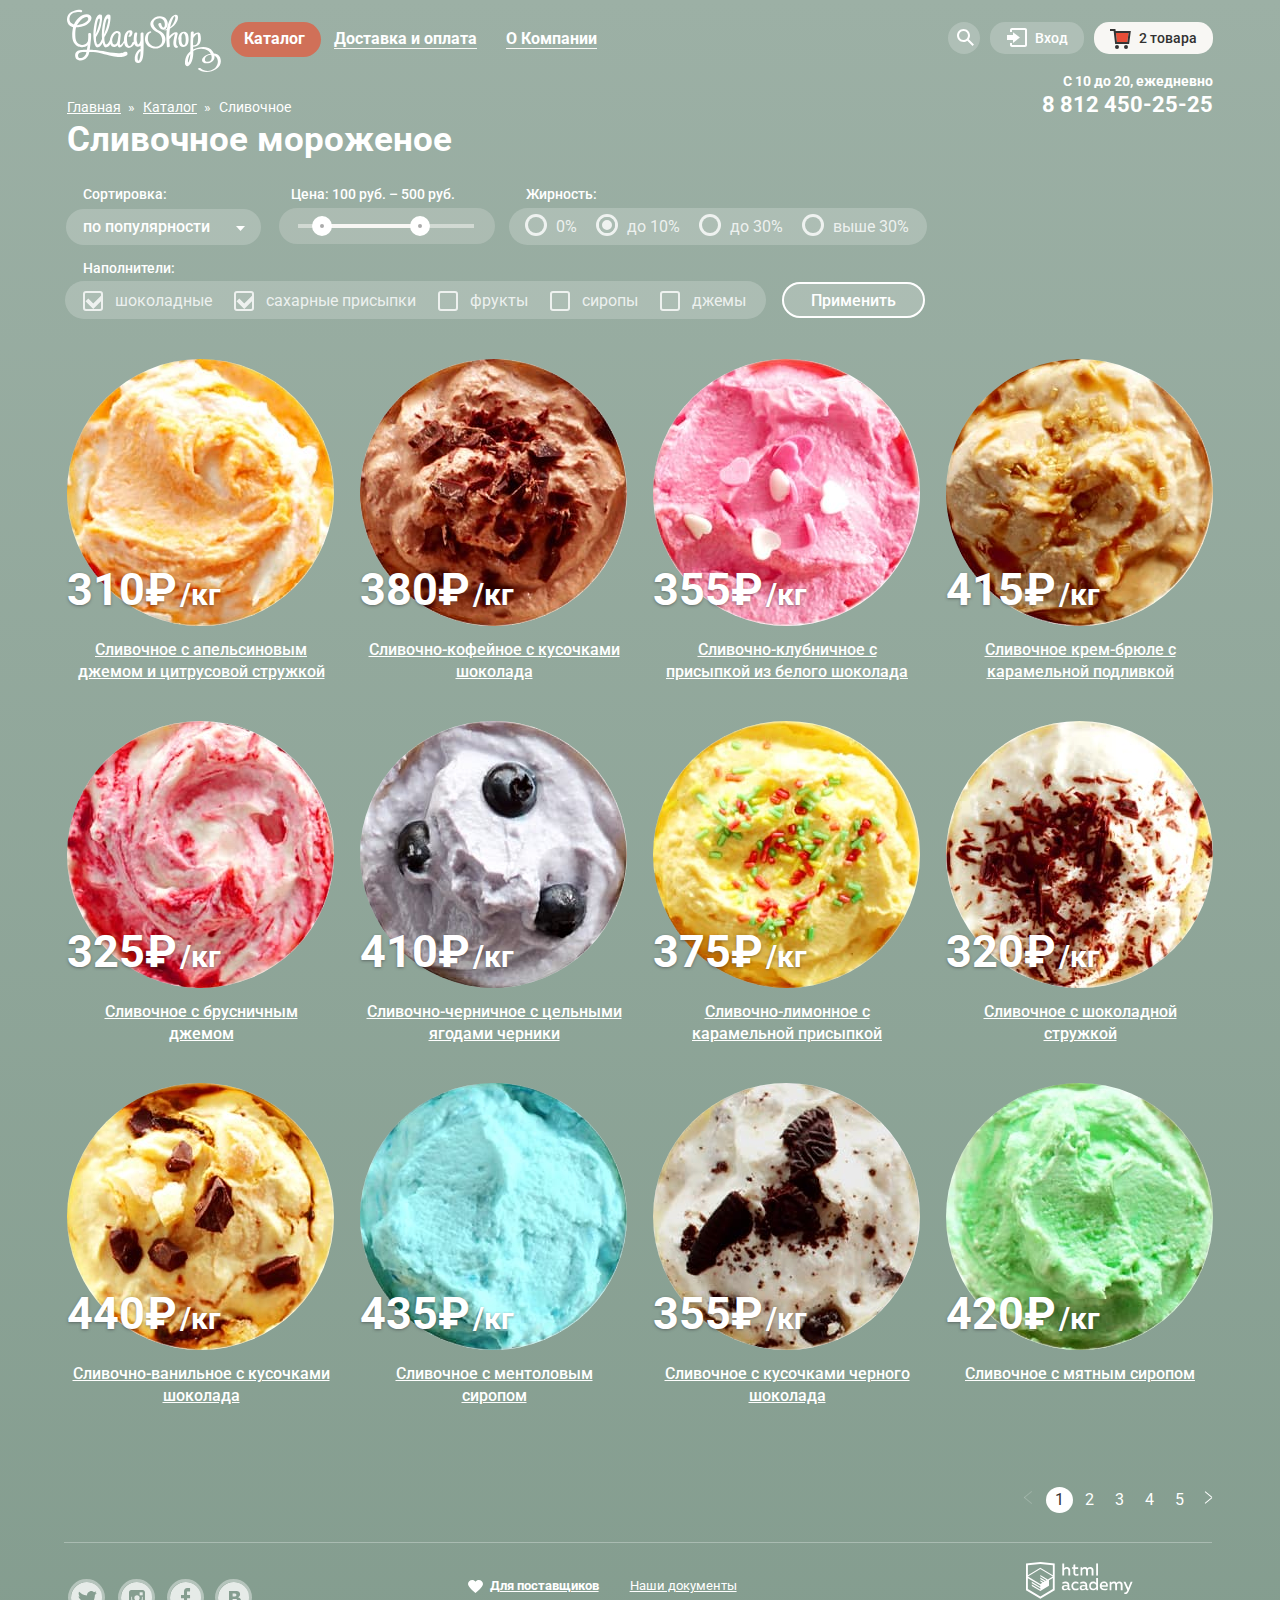
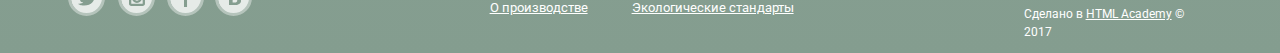
==== commit 8991b888: "правки" ====
--- a/catalog.html
+++ b/catalog.html
@@ -5,7 +5,7 @@
   <title>Глейси-Каталог</title>
   <link href="https://fonts.googleapis.com/css?family=Roboto:400,500,700&amp;subset=cyrillic" rel="stylesheet">
   <link href="css/normalize.css" rel="stylesheet">
-  <link href="css/style.min.css" rel="stylesheet">
+  <link href="css/style.css" rel="stylesheet">
 </head>
 <body class="page-inner">
 <header class="main-header main-header-inner">
@@ -39,7 +39,7 @@
             <form class="modal-search-form" action="https://echo.htmlacademy.ru" method="get">
               <label for="user-search" class="visually-hidden">Поисковый запрос</label>
               <input class="search-field" type="search" placeholder="Что ищем?" id="user-search">
-              <button class="visually-hidden" type="submit">Поиск</button>
+
             </form>
           </section>
         </div>
@@ -106,11 +106,6 @@
         </div>
       </div>
     </nav>
-    <ul class="breadcrumbs">
-      <li class="breadcrumbs-link"><a href="index.html">Главная</a></li>
-      <li class="breadcrumbs-link"><a href="catalog.html">Каталог</a></li>
-      <li class="breadcrumbs-current">Сливочное</li>
-    </ul>
     <div class="main-header-contacts">
       <p>С 10 до 20, ежедневно</p>
       <p>8 812 450-25-25</p>
@@ -118,7 +113,13 @@
   </div>
 </header>
 <main class="page-catalog">
+
   <div class="page-catalog-container">
+    <ul class="breadcrumbs">
+      <li class="breadcrumbs-link"><a href="index.html">Главная</a></li>
+      <li class="breadcrumbs-link"><a href="catalog.html">Каталог</a></li>
+      <li class="breadcrumbs-current">Сливочное</li>
+    </ul>
     <h1 class="page-title">Сливочное мороженое</h1>
     <section class="filters">
       <h2 class="visually-hidden">Фильтр</h2>
@@ -146,21 +147,23 @@
             </div>
           </div>
         </fieldset>
-
-
         <fieldset class="filter-group">
           <legend class="fatness-title">Жирность:</legend>
           <div class="fatness-wrapper">
-            <input class="fatness-input" id="0%" type="radio" value="0" name="radio-selector">
+            <input class="visually-hidden filter-input filter-input-radio" id="0%" type="radio" value="0"
+                   name="radio-selector">
             <label class="fatness-label" for="0%">0%</label>
 
-            <input class="fatness-input" id="10%" type="radio" value="10" checked name="radio-selector">
+            <input class="visually-hidden filter-input filter-input-radio" id="10%" type="radio" value="10" checked
+                   name="radio-selector">
             <label class="fatness-label" for="10%">до 10%</label>
 
-            <input class="fatness-input" id="30%" type="radio" value="30" name="radio-selector">
+            <input class="visually-hidden filter-input filter-input-radio" id="30%" type="radio" value="30"
+                   name="radio-selector">
             <label class="fatness-label" for="30%">до 30%</label>
 
-            <input class="fatness-input" id="30+" type="radio" value="30+" name="radio-selector">
+            <input class="visually-hidden filter-input filter-input-radio" id="30+" type="radio" value="30+"
+                   name="radio-selector">
             <label class="fatness-label" for="30+">выше 30%</label>
           </div>
         </fieldset>
@@ -168,26 +171,31 @@
           <legend class="topping">Наполнители:</legend>
           <div class="topping-wrapper">
 
-          <input class="filter-input topping-check" id="chocolate" name="chocolate" value="шоколадные" type="checkbox" checked>
-          <label class="topping-label" for="chocolate">шоколадные</label>
-
-          <input class="filter-input topping-check" id="sugar" name="sugar" value="сахарные присыпки" type="checkbox" checked>
-          <label class="topping-label" for="sugar">сахарные присыпки</label>
-
-          <input class="filter-input topping-check" id="fruit" name="fruit" value="фрукты" type="checkbox">
-          <label class="topping-label" for="fruit">фрукты</label>
-
-          <input class="filter-input topping-check" id="syrup" name="syrup" value="сиропы" type="checkbox">
-          <label class="topping-label" for="syrup">сиропы</label>
-
-          <input class="filter-input topping-check" id="jam" name="jam" value="джемы" type="checkbox">
-          <label class="topping-label" for="jam">джемы</label>
+            <input class="visually-hidden filter-input filter-input-check" id="chocolate" name="chocolate"
+                   value="шоколадные" type="checkbox"
+                   checked>
+            <label class="topping-label" for="chocolate">шоколадные</label>
+
+            <input class="visually-hidden filter-input filter-input-check" id="sugar" name="sugar"
+                   value="сахарные присыпки" type="checkbox"
+                   checked>
+            <label class="topping-label" for="sugar">сахарные присыпки</label>
+
+            <input class="visually-hidden filter-input filter-input-check" id="fruit" name="fruit" value="фрукты"
+                   type="checkbox">
+            <label class="topping-label" for="fruit">фрукты</label>
+
+            <input class="visually-hidden filter-input filter-input-check" id="syrup" name="syrup" value="сиропы"
+                   type="checkbox">
+            <label class="topping-label" for="syrup">сиропы</label>
+
+            <input class="visually-hidden filter-input filter-input-check" id="jam" name="jam" value="джемы"
+                   type="checkbox">
+            <label class="topping-label" for="jam">джемы</label>
           </div>
         </fieldset>
-        <button class="button-filter" type="submit" value="Применить">Применить</button>
-
+        <button class="button-filter" type="submit">Применить</button>
       </form>
-
     </section>
     <section class="catalog">
       <h2 class="visually-hidden">Список мороженого</h2>
@@ -196,7 +204,7 @@
           <div class="product-wrapper">
             <a class="product-link" href="catalog-item.html">
               <h3 class="product-title">
-                <span>Сливочное с апельсиновым джемом и цитрусовой стружкой</span>
+                Сливочное с апельсиновым джемом и цитрусовой стружкой
               </h3>
               <p class="product-image-inner">
                 <img src="img/product-ice-1.jpg" width="267" height="267"
@@ -214,7 +222,7 @@
           <div class="product-wrapper">
             <a class="product-link" href="catalog-item.html">
               <h3 class="product-title">
-                <span>Сливочно-кофейное с кусочками шоколада</span>
+                Сливочно-кофейное с кусочками шоколада
               </h3>
               <p class="product-image-inner">
                 <img src="img/product-ice-2.jpg" width="267" height="267" alt="Сливочно-кофейное с кусочками шоколада">
@@ -231,7 +239,7 @@
           <div class="product-wrapper">
             <a class="product-link" href="catalog-item.html">
               <h3 class="product-title">
-                <span>Сливочно-клубничное с присыпкой из белого шоколада</span>
+                Сливочно-клубничное с присыпкой из белого шоколада
               </h3>
               <p class="product-image-inner">
                 <img src="img/product-ice-3.jpg" width="267" height="267"
@@ -249,7 +257,7 @@
           <div class="product-wrapper">
             <a class="product-link" href="catalog-item.html">
               <h3 class="product-title">
-                <span>Сливочное крем-брюле с карамельной подливкой</span>
+                Сливочное крем-брюле с карамельной подливкой
               </h3>
               <p class="product-image-inner">
                 <img src="img/product-ice-4.jpg" width="267" height="267"
@@ -267,7 +275,7 @@
           <div class="product-wrapper">
             <a class="product-link" href="catalog-item.html">
               <h3 class="product-title">
-                <span>Сливочное с брусничным джемом</span>
+                Сливочное с брусничным джемом
               </h3>
               <p class="product-image-inner">
                 <img src="img/product-ice-5.jpg" width="267" height="267" alt="Сливочное с брусничным джемом">
@@ -284,7 +292,7 @@
           <div class="product-wrapper">
             <a class="product-link" href="catalog-item.html">
               <h3 class="product-title">
-                <span>Сливочно-черничное с цельными ягодами черники </span>
+                Сливочно-черничное с цельными ягодами черники
               </h3>
               <p class="product-image-inner">
                 <img src="img/product-ice-6.jpg" width="267" height="267"
@@ -302,7 +310,7 @@
           <div class="product-wrapper">
             <a class="product-link" href="catalog-item.html">
               <h3 class="product-title">
-                <span>Сливочно-лимонное с карамельной присыпкой </span>
+                Сливочно-лимонное с карамельной присыпкой
               </h3>
               <p class="product-image-inner">
                 <img src="img/product-ice-7.jpg" width="267" height="267"
@@ -320,7 +328,7 @@
           <div class="product-wrapper">
             <a class="product-link" href="catalog-item.html">
               <h3 class="product-title">
-                <span>Сливочное с шоколадной стружкой</span>
+                Сливочное с шоколадной стружкой
               </h3>
               <p class="product-image-inner">
                 <img src="img/product-ice-8.jpg" width="267" height="267" alt="Сливочное с шоколадной стружкой">
@@ -337,7 +345,7 @@
           <div class="product-wrapper">
             <a class="product-link" href="catalog-item.html">
               <h3 class="product-title">
-                <span>Сливочно-ванильное с кусочками шоколада</span>
+                Сливочно-ванильное с кусочками шоколада
               </h3>
               <p class="product-image-inner">
                 <img src="img/product-ice-9.jpg" width="267" height="267" alt="Сливочно-ванильное с кусочками шоколада">
@@ -354,7 +362,7 @@
           <div class="product-wrapper">
             <a class="product-link" href="catalog-item.html">
               <h3 class="product-title">
-                <span>Сливочноe с ментоловым сиропом</span>
+                Сливочноe с ментоловым сиропом
               </h3>
               <p class="product-image-inner">
                 <img src="img/product-ice-10.jpg" width="267" height="267" alt="Сливочноe с ментоловым сиропом">
@@ -371,7 +379,7 @@
           <div class="product-wrapper">
             <a class="product-link" href="catalog-item.html">
               <h3 class="product-title">
-                <span>Сливочное с кусочками черного шоколада</span>
+                Сливочное с кусочками черного шоколада
               </h3>
               <p class="product-image-inner">
                 <img src="img/product-ice-11.jpg" width="267" height="267" alt="Сливочное с кусочками черного шоколада">
@@ -388,7 +396,7 @@
           <div class="product-wrapper">
             <a class="product-link" href="catalog-item.html">
               <h3 class="product-title">
-                <span>Сливочное с мятным сиропом</span>
+                Сливочное с мятным сиропом
               </h3>
               <p class="product-image-inner">
                 <img src="img/product-ice-12.jpg" width="267" height="267" alt="Сливочное с мятным сиропом">
@@ -418,7 +426,8 @@
   <div class="main-footer-container main-footer-container-inner ">
     <div class="main-footer-social">
       <ul class="social-links">
-        <li class="social-links-item"><a class="social-links-item-tw" href="#"></a></li>
+        <li class="social-links-item"><a class="social-links-item-tw" href="#"><span
+          class="visually-hidden">Твиттер</span></a></li>
         <li class="social-links-item "><a class="social-links-item-inst" href="#"><span class="visually-hidden">Инстаграм</span></a>
         </li>
         <li class="social-links-item "><a class="social-links-item-fb" href="#"><span
--- a/css/style.css
+++ b/css/style.css
@@ -0,0 +1,2495 @@
+@-webkit-keyframes shake {
+  0%,
+  100% {
+    -webkit-transform: translateX(0);
+    transform: translateX(0);
+  }
+
+  10%,
+  30%,
+  50%,
+  70%,
+  90% {
+    -webkit-transform: translateX(-10px);
+    transform: translateX(-10px);
+  }
+
+  20%,
+  40%,
+  60%,
+  80% {
+    -webkit-transform: translateX(10px);
+    transform: translateX(10px);
+  }
+}
+
+@keyframes shake {
+  0%,
+  100% {
+    -webkit-transform: translateX(0);
+    transform: translateX(0);
+  }
+
+  10%,
+  30%,
+  50%,
+  70%,
+  90% {
+    -webkit-transform: translateX(-10px);
+    transform: translateX(-10px);
+  }
+
+  20%,
+  40%,
+  60%,
+  80% {
+    -webkit-transform: translateX(10px);
+    transform: translateX(10px);
+  }
+}
+
+@-webkit-keyframes growing-spin {
+  0% {
+    opacity: 0;
+    -webkit-transform: scale(0) rotate(0);
+    transform: scale(0) rotate(0);
+  }
+  80% {
+    opacity: 1;
+    -webkit-transform: scale(1.2) rotate(-360deg);
+    transform: scale(1.2) rotate(-360deg);
+  }
+  100% {
+    opacity: 1;
+    -webkit-transform: scale(1) rotate(-360deg);
+    transform: scale(1) rotate(-360deg);
+  }
+}
+
+@keyframes growing-spin {
+  0% {
+    opacity: 0;
+    -webkit-transform: scale(0) rotate(0);
+    transform: scale(0) rotate(0);
+  }
+  80% {
+    opacity: 1;
+    -webkit-transform: scale(1.2) rotate(-360deg);
+    transform: scale(1.2) rotate(-360deg);
+  }
+  100% {
+    opacity: 1;
+    -webkit-transform: scale(1) rotate(-360deg);
+    transform: scale(1) rotate(-360deg);
+  }
+}
+
+body {
+  min-width: 1200px;
+  margin: 0;
+  padding: 0;
+
+  font-weight: 400;
+  font-size: 16px;
+  line-height: 22px;
+  font-family: "Roboto", Arial, sans-serif;
+  color: #ffffff;
+
+  background-color: #849d8f;
+}
+
+a {
+  text-decoration: none;
+}
+
+img {
+  max-width: 100%;
+  height: auto;
+}
+
+.page-inner {
+  background: -webkit-gradient(linear, left top, left bottom, from(#9cb0a5), to(#849d8f));
+  background: -webkit-linear-gradient(top, #9cb0a5, #849d8f);
+  background: -o-linear-gradient(top, #9cb0a5, #849d8f);
+  background: linear-gradient(to bottom, #9cb0a5, #849d8f);
+}
+
+.main-navigation {
+  font-size: 16px;
+  line-height: 18px;
+  color: #ffffff;
+}
+
+.site-navigation {
+  list-style: none;
+}
+
+.user-navigation-item > a {
+  font-weight: 500;
+  font-size: 14px;
+  line-height: 16px;
+  color: #ffffff;
+
+  background-color: rgba(255, 255, 255, 0.2);
+  border-radius: 15px;
+}
+
+.user-navigation-item-current > a {
+  color: #323232;
+
+  background-color: #f8f7f4;
+}
+
+.user-navigation-item > a:hover,
+.user-navigation-item > a:focus,
+.user-navigation-item-current > a:hover,
+.user-navigation-item-current > a:focus {
+  color: #323232;
+
+  background-color: #f8f7f4;
+}
+
+.user-navigation-item > a:active,
+.user-navigation-item-current > a:active {
+  color: #323232;
+
+  background-color: #ededed;
+  -webkit-box-shadow: inset 0 2px 0 1px #696969;
+  box-shadow: inset 0 2px 0 1px #696969;
+}
+
+.user-navigation-item a,
+.site-navigation-item a {
+  display: block;
+  padding-top: 8px;
+  padding-right: 16px;
+  padding-bottom: 8px;
+}
+
+.basket {
+  position: relative;
+
+  padding-left: 45px;
+}
+
+.basket::before {
+  content: "";
+  position: absolute;
+  top: 7px;
+  left: 16px;
+
+  width: 21px;
+  height: 20px;
+
+  background-image: url("../img/basket.svg");
+  background-repeat: no-repeat;
+  background-position: 0 0;
+}
+
+.user-navigation-item-current .basket::before {
+  content: "";
+
+  background-image: url("../img/basket-red.svg");
+}
+
+.basket:hover::before,
+.basket:focus::before {
+  content: "";
+
+  background-image: url("../img/basket-red.svg");
+}
+
+.login-link {
+  position: relative;
+
+  padding-left: 45px;
+}
+
+.login-link::before {
+  content: "";
+  position: absolute;
+  top: 6px;
+  left: 17px;
+
+  width: 21px;
+  height: 19px;
+
+  background-image: url("../img/enter.svg");
+  background-repeat: no-repeat;
+  background-position: 0 0;
+}
+
+.login-link:hover::before,
+.login-link:focus::before {
+  content: "";
+
+  background-image: url("../img/enter-black.svg");
+}
+
+.user-navigation-item .search {
+  width: 32px;
+  height: 32px;
+  padding: 0;
+
+  background-color: rgba(255, 255, 255, 0.2);
+  border-radius: 50%;
+}
+
+.search::before {
+  content: "";
+  position: absolute;
+  top: 7px;
+  left: 9px;
+
+  width: 17px;
+  height: 17px;
+
+  background-image: url("../img/search.svg");
+  background-repeat: no-repeat;
+}
+
+.search:hover::before,
+.search:focus::before {
+  content: "";
+
+  background-image: url("../img/search-black.svg");
+}
+
+.modal {
+  position: absolute;
+
+  color: #323232;
+
+  background-color: #f8f7f4;
+  border-radius: 5px;
+  -webkit-box-shadow: 0 20px 20px 0 rgba(0, 0, 0, 0.4);
+  box-shadow: 0 20px 20px 0 rgba(0, 0, 0, 0.4);
+}
+
+.modal-search {
+  position: absolute;
+  bottom: -70px;
+  left: -308px;
+
+  display: none;
+  -webkit-box-sizing: border-box;
+  box-sizing: border-box;
+  padding: 20px 15px;
+}
+
+.modal-search input {
+  -webkit-box-sizing: border-box;
+  box-sizing: border-box;
+  width: 311px;
+  height: 42px;
+  padding: 8px 14px;
+
+  border: 1px solid #d3d3d2;
+  border-radius: 5px;
+}
+
+.user-navigation-item:hover .modal-search {
+  display: block;
+}
+
+.search:focus + .modal-search {
+  display: block;
+}
+
+.modal-login {
+  position: absolute;
+  top: 37px;
+  right: -3px;
+
+  display: none;
+  -webkit-box-sizing: border-box;
+  box-sizing: border-box;
+  width: 277px;
+  padding-top: 20px;
+
+  background-color: #f8f7f4;
+}
+
+.modal-login input {
+  -webkit-box-sizing: border-box;
+  box-sizing: border-box;
+  width: 240px;
+  margin-bottom: 21px;
+  margin-left: 18px;
+  padding-top: 9px;
+  padding-bottom: 14px;
+  padding-left: 13px;
+
+  border: 1px solid #d3d3d2;
+  border-radius: 5px;
+}
+
+.enter-link-container .registration {
+  margin-top: -3px;
+}
+
+.modal-login p {
+  margin: 0;
+  padding: 0;
+}
+
+.button-enter {
+  margin-bottom: 20px;
+  margin-left: 18px;
+}
+
+.user-navigation-item:hover .modal-login {
+  display: block;
+}
+
+.login-link:focus + .modal-login {
+  display: block;
+}
+
+.modal-basket {
+  position: absolute;
+  top: 37px;
+  right: 1px;
+  z-index: 20;
+
+  display: none;
+  width: 539px;
+}
+
+.price-color {
+  color: #999999;
+}
+
+.basket-table {
+  display: -webkit-box;
+  display: -ms-flexbox;
+  display: flex;
+
+  font-size: 13px;
+  line-height: 17px;
+}
+
+.basket-table a {
+  margin: 0;
+  padding: 0;
+
+  color: #323232;
+}
+
+.basket-table tr {
+  display: -webkit-box;
+  display: -ms-flexbox;
+  display: flex;
+  padding-left: 38px;
+}
+
+.basket-table .row-1 {
+  padding-top: 25px;
+}
+
+.basket-table .row-2 {
+  padding-top: 22px;
+}
+
+.basket-table .row-total {
+  justify-content: flex-end;
+  margin-top: 13px;
+  margin-right: -19px;
+  margin-left: 16px;
+  padding-top: 14px;
+
+  font-weight: 700;
+  font-size: 15px;
+
+  border-top: 1px solid #ccccc9;
+
+  -webkit-box-pack: end;
+  -ms-flex-pack: end;
+}
+
+.button-close-basket {
+  position: absolute;
+  left: 11px;
+
+  width: 15px;
+  height: 15px;
+
+  font-size: 0;
+
+  background-color: transparent;
+  border: 0;
+  cursor: pointer;
+}
+
+.button-close-basket::before,
+.button-close-basket::after {
+  content: "";
+  position: absolute;
+
+  width: 15px;
+  height: 1px;
+
+  background-color: #231f20;
+}
+
+.button-close-basket::before {
+  -webkit-transform: rotate(45deg);
+  -ms-transform: rotate(45deg);
+  transform: rotate(45deg);
+}
+
+.button-close-basket::after {
+  -webkit-transform: rotate(-45deg);
+  -ms-transform: rotate(-45deg);
+  transform: rotate(-45deg);
+}
+
+.basket-image {
+  margin-top: -7px;
+  padding-right: 13px;
+}
+
+.basket-title {
+  width: 216px;
+  padding-right: 30px;
+}
+
+.basket-price {
+  padding-right: 27px;
+}
+
+.modal-basket .button-basket {
+  display: inline-block;
+  vertical-align: top;
+  margin-top: 13px;
+  margin-bottom: 19px;
+  margin-left: 356px;
+  padding-top: 11px;
+  padding-right: 15px;
+  padding-bottom: 12px;
+  padding-left: 13px;
+}
+
+.user-navigation-item:hover .modal-basket {
+  display: block;
+}
+
+.basket:focus + .modal-basket {
+  display: block;
+}
+
+.site-navigation-item > a {
+  position: relative;
+
+  padding-left: 13px;
+
+  font-weight: 700;
+  color: #ffffff;
+}
+
+.site-navigation-item > a:hover,
+.site-navigation-item > a:focus {
+  color: #323232;
+
+  background-color: #f8f7f4;
+  border-radius: 15px;
+}
+
+.site-navigation-item > a:active {
+  color: #323232;
+
+  background-color: #ededed;
+  border-radius: 15px;
+  -webkit-box-shadow: inset 0 2px 0 1px #696969;
+  box-shadow: inset 0 2px 0 1px #696969;
+}
+
+.submenu-current {
+  background-color: #d07058;
+  border-radius: 20px;
+}
+
+.catalog-submenu {
+  position: absolute;
+  top: 39px;
+  left: -8px;
+  z-index: 10;
+
+  display: none;
+  width: 143px;
+
+  list-style: none;
+  color: #323232;
+
+  background-color: #f8f7f4;
+  border-radius: 5px;
+  -webkit-box-shadow: 0 20px 20px 0 rgba(0, 0, 0, 0.4);
+  box-shadow: 0 20px 20px 0 rgba(0, 0, 0, 0.4);
+}
+
+.catalog-submenu-title {
+  position: relative;
+
+  display: block;
+  margin: 0;
+  padding-top: 3px;
+  padding-left: 21px;
+
+  font-weight: 700;
+  font-size: 14px;
+  line-height: 16px;
+  color: #323232;
+}
+
+.catalog-submenu-title::after {
+  content: "";
+  position: absolute;
+  bottom: -4px;
+  left: 7px;
+
+  width: 128px;
+  height: 1px;
+
+  background-color: #d1d0ce;
+}
+
+.catalog-submenu-title a {
+  color: #323232;
+}
+
+.catalog-submenu-item a {
+  display: block;
+  padding: 0;
+  padding-top: 7.5px;
+  padding-bottom: 7.5px;
+  padding-left: 21px;
+
+  font-size: 14px;
+  line-height: 16px;
+  color: #323232;
+  text-decoration: none;
+}
+
+.catalog-submenu-title {
+  border-top-left-radius: 5px;
+  border-top-right-radius: 5px;
+}
+
+.site-navigation-item:hover .catalog-submenu {
+  display: block;
+}
+
+.submenu:focus + .catalog-submenu {
+  display: block;
+}
+
+.submenu-current:focus + .catalog-submenu {
+  display: block;
+}
+
+.catalog-submenu-list {
+  margin-bottom: 6px;
+  padding: 0;
+
+  list-style: none;
+}
+
+.catalog-submenu-item:first-child {
+  padding-top: 6px;
+}
+
+.catalog-submenu-item a:hover,
+.catalog-submenu-title:hover {
+  background-color: #fbded7;
+}
+
+.catalog-submenu-item a:focus,
+.catalog-submenu-title:focus {
+  background-color: #f6b5a5;
+}
+
+.catalog-submenu-item-current a {
+  display: block;
+  padding: 0;
+  padding-top: 7.5px;
+  padding-bottom: 7.5px;
+  padding-left: 21px;
+
+  font-size: 14px;
+  line-height: 16px;
+  color: #ffffff;
+
+  background-color: #d07058;
+  border-radius: 0;
+}
+
+.catalog-submenu-item-current:first-child {
+  padding-top: 6px;
+}
+
+.button {
+  display: inline-block;
+  padding: 10px 25px;
+
+  font: inherit;
+  font-weight: 700;
+  font-size: 18px;
+  line-height: 24px;
+  vertical-align: middle;
+  text-align: center;
+  color: #ffffff;
+
+  background: -webkit-gradient(linear, left bottom, left top, from(#e74a35), to(#f26843));
+  background: -webkit-linear-gradient(bottom, #e74a35, #f26843);
+  background: -o-linear-gradient(bottom, #e74a35, #f26843);
+  background: linear-gradient(to top, #e74a35, #f26843);
+  border: none;
+  border-radius: 20px;
+  -webkit-box-shadow: 0 2px 2px 0 rgba(172, 16, 0, 0.36);
+  box-shadow: 0 2px 2px 0 rgba(172, 16, 0, 0.36);
+  cursor: pointer;
+}
+
+.modal-login a {
+  margin: 0;
+  padding: 0;
+
+  font-size: 13px;
+  line-height: 24px;
+  color: #323232;
+}
+
+.enter-link-container {
+  display: inline-block;
+  vertical-align: top;
+  margin-top: -2px;
+  margin-bottom: -14px;
+  margin-left: 15px;
+  padding: 0;
+}
+
+.enter-link-container a {
+  text-decoration: underline;
+}
+
+.enter-link-container a:hover,
+.enter-link-container a:focus,
+.enter-link-container a:active {
+  color: #e84d37;
+}
+
+.button:hover,
+.button:focus {
+  color: #ffffff;
+
+  background: -webkit-gradient(linear, left bottom, left top, from(#f58669), to(#ec6f5e));
+  background: -webkit-linear-gradient(bottom, #f58669, #ec6f5e);
+  background: -o-linear-gradient(bottom, #f58669, #ec6f5e);
+  background: linear-gradient(to top, #f58669, #ec6f5e);
+  -webkit-box-shadow: 0 2px 2px 0 rgb(172, 16, 0);
+  box-shadow: 0 2px 2px 0 rgb(172, 16, 0);
+}
+
+.button:active {
+  color: #ffffff;
+
+  background: -webkit-gradient(linear, left top, left bottom, from(#d74632), to(#e1613e));
+  background: -webkit-linear-gradient(top, #d74632, #e1613e);
+  background: -o-linear-gradient(top, #d74632, #e1613e);
+  background: linear-gradient(to bottom, #d74632, #e1613e);
+  -webkit-box-shadow: inset 0 2px 2px 0 rgb(148, 39, 24);
+  box-shadow: inset 0 2px 2px 0 rgb(148, 39, 24);
+}
+
+.button-banner-left {
+  margin-top: 25px;
+  margin-bottom: 25px;
+  margin-left: 354px;
+  padding: 11px 23px;
+
+  border-radius: 25px;
+}
+
+.button-banner-right {
+  margin-top: 25px;
+  margin-left: 330px;
+  padding: 11px 22px;
+
+  border-radius: 25px;
+}
+
+.slider-list,
+.slider-controls {
+  list-style: none;
+}
+
+.main-header-contacts p:first-child {
+  font-weight: 700;
+  font-size: 14px;
+  line-height: 16px;
+}
+
+.main-header-contacts p:last-child {
+  margin-top: 4px;
+
+  font-weight: 700;
+  font-size: 22px;
+  line-height: 24px;
+}
+
+.banners-list {
+  list-style: none;
+}
+
+.banners-item-berry {
+  width: 560px;
+  padding-top: 16px;
+  padding-left: 18px;
+
+  background-image: url("../img/banner-rasberry.jpg");
+  background-color: #711326;
+  background-repeat: no-repeat;
+  border-radius: 16px;
+}
+
+.banners-item-choco {
+  width: 560px;
+  margin-left: 27px;
+  padding-top: 16px;
+  padding-left: 18px;
+
+  background-image: url("../img/banner-shoco.jpg");
+  background-color: #4a2613;
+  background-repeat: no-repeat;
+  border-radius: 16px;
+}
+
+.banners-list h3 {
+  margin: 0;
+
+  font-weight: 700;
+  font-size: 35px;
+  line-height: 41px;
+}
+
+.banners-list p {
+  width: 513px;
+  margin-top: 15px;
+
+  font-weight: 700;
+  font-size: 18px;
+}
+
+.hits,
+.catalog {
+  margin-right: -13px;
+  margin-bottom: -41px;
+  margin-left: -13px;
+}
+
+.product {
+  position: relative;
+  margin-bottom: -48px;
+  width: 267px;
+  padding-right: 13px;
+  padding-left: 13px;
+
+  list-style: none;
+}
+
+.product-image,
+.product-image-inner {
+  position: relative;
+
+  margin: 0;
+}
+
+.product-image-inner {
+  z-index: -1;
+}
+
+.product-image::before {
+  content: "";
+  position: absolute;
+
+  width: 61px;
+  height: 61px;
+
+  background: #ffffff url(../img/hit.svg) no-repeat;
+  border-radius: 50%;
+}
+
+.product-image img,
+.product-image-inner img {
+  border-radius: 50%;
+}
+
+.product-link {
+  position: relative;
+
+  display: -webkit-box;
+  display: -ms-flexbox;
+  display: flex;
+  -ms-flex-direction: column;
+  flex-direction: column;
+
+  color: #ffffff;
+
+  -webkit-box-direction: normal;
+  -webkit-box-orient: vertical;
+}
+
+.product-title {
+  display: block;
+  -ms-flex-order: 2;
+  order: 2;
+  width: 258px;
+  min-height: 44px;
+  margin-top: 7px;
+  margin-bottom: 14px;
+  padding-left: 5px;
+
+  font-weight: 500;
+  font-size: 16px;
+  text-align: center;
+  text-decoration: underline;
+
+  -webkit-box-ordinal-group: 3;
+}
+
+.product-title:hover,
+.product-title:focus,
+.product-title:active {
+  color: #ffbc9e;
+}
+
+.product-price {
+  position: absolute;
+  top: 163px;
+
+  font-weight: 700;
+  font-size: 45px;
+  line-height: 45px;
+  text-shadow: 0 1px 3px rgba(49, 50, 53, 0.5);
+}
+
+.product-price span {
+  margin-left: -8px;
+
+  font-weight: 700;
+  font-size: 30px;
+  line-height: 45px;
+  color: #ffffff;
+}
+
+.button-product {
+  width: 170px;
+  align-self: center;
+  padding-top: 10px;
+  padding-right: 18px;
+  padding-bottom: 10px;
+  padding-left: 16px;
+
+  visibility: hidden;
+}
+
+.product-wrapper {
+  display: -webkit-box;
+  display: -ms-flexbox;
+  display: flex;
+  flex-direction: column;
+  margin-right: -13px;
+  margin-left: -13px;
+  padding-top: 5px;
+  padding-right: 13px;
+  padding-bottom: 23px;
+  padding-left: 13px;
+
+}
+
+.product:hover .product-wrapper {
+  /*position: absolute;*/
+  z-index: 10;
+
+  width: 267px;
+
+  background-color: rgba(248, 247, 244, 0.2);
+  border-radius: 5px;
+  -webkit-box-shadow: 0 20px 20px 0 rgba(0, 0, 0, 0.4);
+  box-shadow: 0 20px 20px 0 rgba(0, 0, 0, 0.4);
+  visibility: visible;
+}
+
+.product:focus-within .product-wrapper {
+  /*position: absolute;*/
+  z-index: 20;
+
+  width: 267px;
+
+  background-color: rgba(248, 247, 244, 0.2);
+  border-radius: 5px;
+  -webkit-box-shadow: 0 20px 20px 0 rgba(0, 0, 0, 0.4);
+  box-shadow: 0 20px 20px 0 rgba(0, 0, 0, 0.4);
+  visibility: visible;
+}
+
+.product:hover .button,
+.product:focus-within .button {
+  visibility: visible;
+}
+
+.features {
+  width: 1146px;
+  height: 306px;
+
+  color: #323232;
+
+  background-image: url("../img/pattern-wafer-full.jpg");
+  border-radius: 15px;
+}
+
+.features p {
+  margin: 0;
+  padding-top: 23px;
+  padding-left: 21px;
+
+  font-weight: 500;
+  font-size: 24px;
+  line-height: 30px;
+  letter-spacing: 0.2px;
+}
+
+.features-list {
+  list-style: none;
+}
+
+.news {
+  width: 558px;
+  margin-top: 2px;
+  margin-bottom: 2px;
+  margin-left: -1px;
+
+  background-image: url(../img/news-background.jpg);
+  background-repeat: no-repeat;
+  border-radius: 15px;
+}
+
+.news-title {
+  margin: 0;
+  padding-top: 22px;
+  padding-left: 1px;
+
+  font-weight: 500;
+  font-size: 16px;
+  line-height: 22px;
+  color: #323232;
+}
+
+.news a {
+  display: block;
+  padding-top: 4px;
+
+  font-weight: 700;
+  font-size: 24px;
+  line-height: 30px;
+  color: #323232;
+  text-decoration: underline;
+}
+
+.subscription {
+  -webkit-box-sizing: border-box;
+  box-sizing: border-box;
+  width: 560px;
+  margin: 2px;
+  margin-right: -1px;
+
+  color: #5a5a5a;
+
+  background-image: url("../img/post-background.png");
+  background-repeat: no-repeat;
+  border-radius: 15px;
+}
+
+.subscription-container {
+  position: relative;
+
+  -webkit-box-sizing: border-box;
+  box-sizing: border-box;
+  width: 549px;
+  min-height: 210px;
+  margin: 5px 5px;
+  padding: 15px 20px 2px;
+
+  background-color: #f8f7f4;
+  border-radius: 10px;
+}
+
+.modal input:-ms-input-placeholder {
+  font-size: 14px;
+  color: #999999;
+}
+
+.modal input::-webkit-input-placeholder {
+  font-weight: 400;
+  font-size: 14px;
+  line-height: 24px;
+  color: #999999;
+}
+
+.modal input::-ms-input-placeholder {
+  font-weight: 400;
+  font-size: 14px;
+  line-height: 24px;
+  color: #999999;
+}
+
+.modal input::placeholder {
+  font-weight: 400;
+  font-size: 14px;
+  line-height: 24px;
+  color: #999999;
+}
+
+.modal .feedback-name::-webkit-input-placeholder,
+.modal .feedback-email::-webkit-input-placeholder {
+  font-size: 16px;
+}
+
+.modal .feedback-name:-ms-input-placeholder,
+.modal .feedback-email:-ms-input-placeholder {
+  font-size: 16px;
+}
+
+.modal .feedback-name::-ms-input-placeholder,
+.modal .feedback-email::-ms-input-placeholder {
+  font-size: 16px;
+}
+
+.modal .feedback-name::placeholder,
+.modal .feedback-email::placeholder {
+  font-size: 16px;
+}
+
+.modal input:hover,
+.subscription input:hover {
+  border-color: #c7c6c5;
+  -webkit-box-shadow: inset 0 0 0 1px #c7c6c5;
+  box-shadow: inset 0 0 0 1px #c7c6c5;
+}
+
+.modal input:focus,
+.subscription input:focus {
+  border-color: #8fbdec;
+  outline: none;
+  -webkit-box-shadow: inset 0 0 0 1px #8fbdec;
+  box-shadow: inset 0 0 0 1px #8fbdec;
+}
+
+.contacts-info {
+  margin-top: -4px;
+
+  background-color: #fefefe;
+  border-radius: 16px;
+}
+
+.contacts-info p {
+  margin-top: 2px;
+  margin-bottom: 1px;
+  margin-left: -1px;
+
+  font-size: 14px;
+  line-height: 20px;
+  color: #323232;
+}
+
+.contacts-info-adress {
+  width: 221px;
+  padding-top: 17px;
+  padding-left: 26px;
+}
+
+.contacts-info-phone {
+  margin-top: -4px;
+  margin-bottom: 6px;
+  padding-top: 20px;
+  padding-bottom: 12px;
+  padding-left: 26px;
+}
+
+.contacts-info-phone p {
+  margin-bottom: 4px;
+}
+
+.info-adress-text {
+  width: 148px;
+}
+
+.contacts-info b {
+  margin: 0;
+
+  font-weight: 700;
+  font-size: 18px;
+  line-height: 24px;
+  color: #323232;
+}
+
+.button-info {
+  width: 201px;
+  margin-top: 2px;
+  margin-left: 26px;
+  padding-bottom: 11px;
+}
+
+.main-footer {
+  color: #ffffff;
+}
+
+.social-links {
+  margin-top: 14px;
+
+  list-style: none;
+}
+
+.social-links-item > a {
+  color: #ffffff;
+}
+
+.info-links {
+  list-style: none;
+  text-align: center;
+  text-decoration: underline;
+}
+
+.info-links-item > a,
+.info-links-item-current > a {
+  color: #ffffff;
+}
+
+.info-links-item > a:hover,
+.info-links-item > a:focus,
+.info-links-item > a:active,
+.info-links-item-current > a:hover,
+.info-links-item-current > a:focus,
+.info-links-item-current > a:active {
+  color: #ffbc9e;
+}
+
+.info-links-item-current {
+  position: relative;
+
+  font-weight: 700;
+}
+
+.footer-copyright-info {
+  margin-top: 0;
+  margin-left: 66px;
+
+  color: #ffffff;
+}
+
+.footer-copyright-info a {
+  color: #ffffff;
+  text-decoration: underline;
+}
+
+.footer-copyright-info a:hover {
+  color: #ffbc9e;
+}
+
+.basket-table img {
+  border-radius: 50%;
+}
+
+.breadcrumbs {
+  position: relative;
+
+  display: -webkit-box;
+  display: -ms-flexbox;
+  display: flex;
+  width: 267px;
+  margin-top: -28px;
+  margin-right: auto;
+  margin-bottom: 24px;
+  margin-left: 0;
+  padding-left: 0;
+
+  list-style: none;
+  font-size: 14px;
+  line-height: 16px;
+}
+
+.breadcrumbs a {
+  padding-right: 7px;
+
+  color: #ffffff;
+  text-decoration: underline;
+}
+
+.breadcrumbs a:hover,
+.breadcrumbs a:focus,
+.breadcrumbs a:active {
+  color: #ffbc9e;
+}
+
+.breadcrumbs-link::after {
+  content: "»";
+
+  padding-right: 8px;
+
+  font-size: 14px;
+}
+
+.pagination-list {
+  position: relative;
+
+  padding: 0;
+
+  list-style: none;
+  font-size: 0;
+  text-align: right;
+}
+
+.pagination-list a {
+  display: block;
+  min-width: 27px;
+  height: 22px;
+  padding-top: 4px;
+
+  text-align: center;
+  color: #ffffff;
+
+  border-radius: 50%;
+}
+
+.pagination-item {
+  display: inline-block;
+  margin-right: 3px;
+
+  font-size: 16px;
+  line-height: 18px;
+  vertical-align: middle;
+}
+
+.pagination-item-current a {
+  color: #323232;
+
+  background-color: #ffffff;
+}
+
+.pagination-item a:hover,
+.pagination-item a:focus {
+  color: #ffffff;
+
+  background-color: rgba(255, 255, 255, 0.2);
+}
+
+.pagination-item:first-child a:hover,
+.pagination-item:first-child a:focus,
+.pagination-item:first-child a:active,
+.pagination-item:last-child a:hover,
+.pagination-item:last-child a:focus,
+.pagination-item:last-child a:active {
+  background-color: transparent;
+}
+
+.pagination-item-current a:hover,
+.pagination-item-current a:focus,
+.pagination-item-current a:active {
+  color: #323232;
+
+  background-color: #ffffff;
+}
+
+.pagination-item a:active {
+  color: #323232;
+
+  background-color: #ffffff;
+}
+
+.pagination-back::before,
+.pagination-back::after {
+  content: "";
+  position: absolute;
+
+  width: 10px;
+  height: 1px;
+
+  background-color: rgba(255, 255, 255, 0.2);
+}
+
+.pagination-back::before {
+  top: 7px;
+  right: 193px;
+
+  -webkit-transform: rotate(-40deg);
+  -ms-transform: rotate(-40deg);
+  transform: rotate(-40deg);
+}
+
+.pagination-back::after {
+  top: 13px;
+  right: 193px;
+
+  -webkit-transform: rotate(40deg);
+  -ms-transform: rotate(40deg);
+  transform: rotate(40deg);
+}
+
+.pagination-next::before,
+.pagination-next::after {
+  content: "";
+  position: absolute;
+
+  width: 9px;
+  height: 1px;
+
+  background-color: rgba(255, 255, 255, 1);
+}
+
+.pagination-next::before {
+  top: 7px;
+  right: 13px;
+
+  -webkit-transform: rotate(40deg);
+  -ms-transform: rotate(40deg);
+  transform: rotate(40deg);
+}
+
+.pagination-next::after {
+  top: 13px;
+  right: 13px;
+
+  -webkit-transform: rotate(-40deg);
+  -ms-transform: rotate(-40deg);
+  transform: rotate(-40deg);
+}
+
+.pagination-list:after {
+  content: "";
+  position: absolute;
+  bottom: -30px;
+  left: 0;
+
+  width: 1148px;
+  height: 1px;
+  margin-left: 10px;
+
+  background-color: rgba(255, 255, 255, 0.3);
+}
+
+.site-wrapper {
+  min-width: 940px;
+
+  background-color: #849d8f;
+  background-image: url("../img/slider-list-1.png");
+  background-repeat: no-repeat;
+  background-position: top center;
+
+  -webkit-transition: background-image 0.5s ease, background-color 0.5s ease;
+  -o-transition: background-image 0.5s ease, background-color 0.5s ease;
+  transition: background-image 0.5s ease, background-color 0.5s ease;
+}
+
+.site-wrapper::before,
+.site-wrapper::after {
+  content: "";
+
+  visibility: hidden;
+}
+
+.site-wrapper::before {
+  background-image: url("../img/slider-list-2.png");
+}
+
+.site-wrapper::after {
+  background-image: url("../img/slider-list-3.png");
+}
+
+.slider {
+  position: relative;
+
+  margin-bottom: 762px;
+  padding-top: 0;
+
+  text-align: center;
+  color: #ffffff;
+}
+
+.slider-list {
+  margin: 0;
+  padding: 0;
+
+  list-style: none;
+}
+
+.slide-title {
+  position: absolute;
+  bottom: 108px;
+  left: 223px;
+
+  width: 700px;
+  margin: 0 auto;
+  margin-bottom: 27px;
+
+  font-weight: 800;
+  font-size: 60px;
+  line-height: 60px;
+}
+
+.button-slider {
+  position: absolute;
+  right: 433px;
+  bottom: 41px;
+
+  display: inline-block;
+  padding: 12px 44px;
+
+  font-weight: 600;
+  font-size: 31px;
+  line-height: 41px;
+  vertical-align: top;
+  text-align: center;
+  color: #ffffff;
+  text-decoration: none;
+  text-shadow: 0 2px 5px rgba(160, 32, 11, 0.76);
+
+  background: #f26843;
+  background: -webkit-gradient(linear, left top, left bottom, from(#f26843), to(#e74a35));
+  background: -webkit-linear-gradient(top, #f26843 0%, #e74a35 100%);
+  background: -o-linear-gradient(top, #f26843 0%, #e74a35 100%);
+  background: linear-gradient(to bottom, #f26843 0%, #e74a35 100%);
+  border: none;
+  border-radius: 50px;
+  -webkit-box-shadow: 0 2px 2px rgba(172, 16, 0, 0.64);
+  box-shadow: 0 2px 2px rgba(172, 16, 0, 0.64);
+  cursor: pointer;
+}
+
+.button-slider:hover {
+  background: -webkit-gradient(linear, left top, left bottom, from(#f58669), to(#ec6f5e));
+  background: -webkit-linear-gradient(top, #f58669 0%, #ec6f5e 100%);
+  background: -o-linear-gradient(top, #f58669 0%, #ec6f5e 100%);
+  background: linear-gradient(to bottom, #f58669 0%, #ec6f5e 100%);
+  -webkit-box-shadow: 0 2px 2px rgba(172, 16, 0, 1);
+  box-shadow: 0 2px 2px rgba(172, 16, 0, 1);
+}
+
+.button-slider:active {
+  background: -webkit-gradient(linear, left top, left bottom, from(#d84732), to(#e1613e));
+  background: -webkit-linear-gradient(top, #d84732 0%, #e1613e 100%);
+  background: -o-linear-gradient(top, #d84732 0%, #e1613e 100%);
+  background: linear-gradient(to bottom, #d84732 0%, #e1613e 100%);
+  -webkit-box-shadow: inset 0 2px 2px rgba(172, 16, 0, 1);
+  box-shadow: inset 0 2px 2px rgba(172, 16, 0, 1);
+}
+
+.slider-controls {
+  position: absolute;
+  bottom: 62px;
+  left: 0;
+  z-index: 20;
+
+  font-size: 0;
+}
+
+.slider-controls label {
+  display: inline-block;
+  width: 17px;
+  height: 17px;
+  margin-right: 8px;
+
+  vertical-align: top;
+
+  background-color: transparent;
+  border: 2px solid #ffffff;
+  border-radius: 50%;
+  cursor: pointer;
+}
+
+.slider-controls label:hover {
+  background-color: rgba(255, 255, 255, 0.4);
+}
+
+#product-1:checked ~ .site-wrapper {
+  background-color: #849d8f;
+  background-image: url("../img/slider-list-1.png");
+  background-repeat: no-repeat;
+  background-position: top center;
+}
+
+#product-2:checked ~ .site-wrapper {
+  background-color: #8996a6;
+  background-image: url("../img/slider-list-2.png");
+  background-repeat: no-repeat;
+  background-position: top center;
+}
+
+#product-3:checked ~ .site-wrapper {
+  background-color: #9d8b84;
+  background-image: url("../img/slider-list-3.png");
+  background-repeat: no-repeat;
+  background-position: top center;
+}
+
+#product-1:checked ~ .site-wrapper #slide1,
+#product-2:checked ~ .site-wrapper #slide2,
+#product-3:checked ~ .site-wrapper #slide3 {
+  display: block;
+}
+
+#product-1:checked ~ .site-wrapper label[for="product-1"],
+#product-2:checked ~ .site-wrapper label[for="product-2"],
+#product-3:checked ~ .site-wrapper label[for="product-3"] {
+  background-color: #ffffff;
+}
+
+.slide {
+  display: none;
+}
+
+.main-header-logo {
+  width: 154px;
+  height: 64px;
+  padding-top: 9px;
+}
+
+.main-navigation {
+  display: -webkit-box;
+  display: -ms-flexbox;
+  display: flex;
+  width: 992px;
+  padding-top: 22px;
+}
+
+.site-navigation {
+  position: relative;
+
+  display: -webkit-box;
+  display: -ms-flexbox;
+  display: flex;
+  flex-wrap: wrap;
+  justify-content: flex-start;
+  width: 419px;
+  margin-top: 0;
+  margin-bottom: 0;
+  margin-left: 10px;
+  padding: 0;
+
+  -webkit-box-pack: start;
+  -ms-flex-pack: start;
+  -ms-flex-wrap: wrap;
+}
+
+.site-navigation-item > a:after {
+  content: "";
+
+  display: block;
+  height: 1px;
+
+  background-color: #f7f6f3;
+}
+
+.site-navigation-item-current > a:after {
+  content: "";
+
+  display: block;
+  height: 1px;
+
+  background-color: transparent;
+}
+
+.site-navigation-item > a:active:after {
+  background-color: transparent;
+}
+
+.user-navigation {
+  position: relative;
+
+  display: -webkit-box;
+  display: -ms-flexbox;
+  display: flex;
+  flex-wrap: wrap;
+  justify-content: flex-end;
+  width: 573px;
+  margin: 0 0;
+  padding-left: 27px;
+
+  -webkit-box-pack: end;
+  -ms-flex-pack: end;
+  -ms-flex-wrap: wrap;
+}
+
+.user-navigation-item {
+  position: relative;
+
+  margin-bottom: 2px;
+  margin-left: 10px;
+  padding-bottom: 10px;
+}
+
+.main-header-container {
+  display: -webkit-box;
+  display: -ms-flexbox;
+  display: flex;
+  flex-wrap: wrap;
+  width: 1146px;
+  margin: 0 auto;
+  padding: 0 auto;
+
+  -ms-flex-wrap: wrap;
+}
+
+.main-header-contacts {
+  width: 293px;
+  margin-right: 0;
+  margin-left: auto;
+  padding-left: 13px;
+
+  text-align: right;
+}
+
+.main-header-contacts p {
+  margin: 0;
+  padding: 0;
+}
+
+.page-main-container,
+.page-catalog-container {
+  width: 1146px;
+  margin: 0 auto;
+  padding: 0 auto;
+}
+
+.page-catalog h1 {
+  margin-top: -20px;
+
+  font-weight: 700;
+  font-size: 35px;
+  line-height: 41px;
+}
+
+.banners {
+  margin-top: -233px;
+  margin-bottom: 35px;
+}
+
+.banners-list {
+  display: -webkit-box;
+  display: -ms-flexbox;
+  display: flex;
+  justify-content: space-between;
+  margin: 0;
+  padding: 0;
+
+  -webkit-box-pack: justify;
+  -ms-flex-pack: justify;
+}
+
+
+.features {
+  margin-bottom: 38px;
+}
+
+.features-list {
+  display: -webkit-box;
+  display: -ms-flexbox;
+  display: flex;
+  -ms-flex-direction: row;
+  flex-direction: row;
+  flex-wrap: wrap;
+  margin: 0;
+  padding: 0;
+
+  -webkit-box-direction: normal;
+  -webkit-box-orient: horizontal;
+  -ms-flex-wrap: wrap;
+}
+
+.features-item {
+  width: 496px;
+}
+
+.features-item-ice {
+  width: 477px;
+  padding-top: 22px;
+  padding-left: 75px;
+
+  background-image: url(../img/ice.svg);
+  background-repeat: no-repeat;
+  background-position: 18px 8px;
+}
+
+.features-item-cow {
+  padding-top: 22px;
+  padding-left: 90px;
+
+  background-image: url(../img/cow.svg);
+  background-repeat: no-repeat;
+  background-position: 32px 10px;
+}
+
+.features-item-eco {
+  padding-top: 22px;
+  padding-left: 75px;
+
+  background-image: url(../img/leaf.svg);
+  background-repeat: no-repeat;
+  background-position: 18px 9px;
+}
+
+.features-item-term {
+  width: 470px;
+  padding-top: 22px;
+  padding-left: 72px;
+
+  background-image: url(../img/termometr.svg);
+  background-repeat: no-repeat;
+  background-position: 12px 8px;
+}
+
+.container-information {
+  display: -webkit-box;
+  display: -ms-flexbox;
+  display: flex;
+  justify-content: space-between;
+  margin-bottom: 40px;
+  margin-left: 2px;
+  padding: 0;
+
+  -webkit-box-pack: justify;
+  -ms-flex-pack: justify;
+}
+
+.container-left {
+  width: 281px;
+  padding-left: 18px;
+}
+
+.subscription-form p {
+  display: inline-block;
+  vertical-align: top;
+  margin-top: 13px;
+  margin-left: 1px;
+}
+
+.subscription-email {
+  width: 352px;
+  margin-top: 9px;
+  padding-top: 12px;
+  padding-bottom: 12px;
+  padding-left: 13px;
+
+  border: 1px solid #d3d3d2;
+  border-radius: 5px;
+}
+
+.button-subscription {
+  margin-top: 19px;
+  margin-left: 7px;
+  padding-right: 18px;
+  padding-bottom: 12px;
+  padding-left: 19px;
+}
+
+.contact-container {
+  position: relative;
+  -webkit-box-sizing: border-box;
+  box-sizing: border-box;
+  width: 1200px;
+  min-height: 430px;
+  margin: 0 auto;
+
+  padding-left: 27px;
+}
+
+.contacts-map {
+  position: absolute;
+  top: 0;
+  right: 0;
+
+  margin: 0;
+}
+
+.contacts-map img {
+  margin-top: -4px;
+  margin-right: 1px;
+  margin-bottom: -2px;
+}
+
+.contact-container iframe {
+  position: relative;
+  z-index: 2;
+  border: none;
+  left: -27px;
+  top: -2px;
+}
+
+.contacts-info {
+  position: absolute;
+  width: 302px;
+  right: 27px;
+  top: 63px;
+  padding-top: 11px;
+  padding-bottom: 30px;
+  z-index: 3;
+}
+
+.main-footer {
+  width: 1146px;
+  margin: 0 auto;
+  padding: 0 auto;
+}
+
+.main-footer-container {
+  display: -webkit-box;
+  display: -ms-flexbox;
+  display: flex;
+  justify-content: space-between;
+  margin-top: 20px;
+
+  -webkit-box-pack: justify;
+  -ms-flex-pack: justify;
+}
+
+.main-footer-container-inner {
+  margin-top: 59px;
+}
+
+.main-footer-social {
+  width: 267px;
+  margin: 0;
+}
+
+.main-footer-info {
+  width: 560px;
+  margin: 0;
+}
+
+.info-links {
+  display: -webkit-box;
+  display: -ms-flexbox;
+  display: flex;
+  flex-wrap: wrap;
+  width: 365px;
+  margin-top: 5px;
+  margin-right: 127px;
+  margin-left: 110px;
+
+  -ms-flex-wrap: wrap;
+}
+
+.info-links-item {
+  display: inline-block;
+  vertical-align: top;
+  padding-right: 11px;
+  padding-bottom: 4px;
+  padding-left: 20px;
+
+  font-size: 13px;
+  line-height: 18px;
+}
+
+.info-links-item:last-child {
+  padding-left: 33px;
+}
+
+.info-links-item-current::before {
+  content: "";
+  position: absolute;
+  top: 3px;
+  left: -2px;
+
+  width: 15px;
+  height: 13px;
+
+  background-image: url("../img/heart.svg");
+}
+
+.main-footer-copyright {
+  width: 270px;
+  margin: 0;
+  padding-left: 78px;
+
+  font-size: 12px;
+  line-height: 18px;
+}
+
+.visually-hidden {
+  position: absolute;
+
+  width: 1px;
+  height: 1px;
+  margin: -1px;
+  padding: 0;
+  overflow: hidden;
+
+  white-space: nowrap;
+
+  border: 0;
+
+  clip: rect(0 0 0 0);
+  clip-path: inset(100%);
+
+  -webkit-clip-path: inset(100%);
+}
+
+.main-header-inner {
+  margin-bottom: 10px;
+}
+
+.catalog {
+  margin-right: -13px;
+  margin-bottom: 40px;
+  margin-left: -13px;
+}
+
+.catalog-list,
+.hits-list {
+  display: -webkit-box;
+  display: -ms-flexbox;
+  display: flex;
+  flex-wrap: wrap;
+  justify-content: space-between;
+  margin-bottom: 47px;
+  padding: 0;
+
+  -webkit-box-pack: justify;
+  -ms-flex-pack: justify;
+  -ms-flex-wrap: wrap;
+}
+
+.social-links-item {
+  position: relative;
+}
+
+.social-links-item a {
+  display: inline-block;
+  vertical-align: top;
+  width: 31px;
+  height: 31px;
+
+  border: 3px solid #c2cec7;
+  border-radius: 50%;
+  opacity: 0.8;
+}
+
+.social-links-item-tw {
+  position: absolute;
+  top: -7px;
+  left: -39px;
+
+  background-image: url("../img/twitter-button.svg");
+}
+
+.social-links-item-inst {
+  position: absolute;
+  top: -7px;
+  left: 11px;
+
+  background-image: url("../img/instagram-button.svg");
+}
+
+.social-links-item-fb {
+  position: absolute;
+  top: -7px;
+  left: 60px;
+
+  background-image: url("../img/facebook-button.svg");
+}
+
+.social-links-item-vk {
+  position: absolute;
+  top: -7px;
+  left: 108px;
+
+  background-image: url("../img/vkontacte-button.svg");
+}
+
+.social-links-item a:hover,
+.social-links-item a:focus {
+  opacity: 1;
+}
+
+.social-links-item a:active {
+  opacity: 0.6;
+}
+
+.footer-copyright-logo img {
+  margin-top: -10px;
+  margin-left: 68px;
+}
+
+.modal-feedback {
+  position: fixed;
+  top: 50%;
+  left: 50%;
+  z-index: 2;
+
+  display: none;
+  -webkit-box-sizing: border-box;
+  box-sizing: border-box;
+  width: 477px;
+  margin-top: -226px;
+  margin-left: -239px;
+  padding-top: 17px;
+  padding-bottom: 20px;
+  padding-left: 25px;
+}
+
+.modal-show {
+  display: block;
+
+  -webkit-animation: growing-spin 0.6s;
+  animation: growing-spin 0.6s;
+}
+
+.modal-error {
+  -webkit-animation: shake 0.6s;
+  animation: shake 0.6s;
+}
+
+.modal-feedback-title {
+  margin: 0;
+  padding-top: 17px;
+
+  font-weight: 500;
+  font-size: 24px;
+  line-height: 28px;
+}
+
+.modal-feedback p {
+  margin: 0;
+  padding: 0;
+}
+
+.modal-feedback input,
+.modal-feedback textarea {
+  -webkit-box-sizing: border-box;
+  box-sizing: border-box;
+  margin-top: 20px;
+  padding-top: 11px;
+  padding-bottom: 8px;
+  padding-left: 13px;
+
+  font-size: 16px;
+  line-height: 24px;
+  color: #999999;
+
+  border: 1px solid #d3d3d2;
+  border-radius: 5px;
+}
+
+.modal-feedback .feedback-name,
+.modal-feedback .feedback-email {
+  width: 265px;
+  height: 43px;
+}
+
+.modal-feedback textarea {
+  width: 426px;
+  height: 155px;
+  margin-bottom: 25px;
+}
+
+.modal-feedback textarea:hover {
+  border-color: #c7c6c5;
+  -webkit-box-shadow: inset 0 0 0 1px #c7c6c5;
+  box-shadow: inset 0 0 0 1px #c7c6c5;
+}
+
+.modal-feedback textarea:focus {
+  border-color: #8fbdec;
+  outline: none;
+  -webkit-box-shadow: inset 0 0 0 1px #8fbdec;
+  box-shadow: inset 0 0 0 1px #8fbdec;
+}
+
+.button-modal {
+  margin-top: -5px;
+  margin-bottom: 6px;
+  margin-left: 289px;
+}
+
+.button-close {
+  position: absolute;
+
+  font-size: 0;
+
+  background-color: transparent;
+  border: 0;
+  cursor: pointer;
+}
+
+.button-close-feedback {
+  top: 11px;
+  right: 24px;
+
+  width: 23px;
+  height: 23px;
+}
+
+.button-close::before,
+.button-close::after {
+  content: "";
+  position: absolute;
+
+  width: 23px;
+  height: 3px;
+
+  background-color: #231f20;
+}
+
+.button-close::before {
+  -webkit-transform: rotate(45deg);
+  -ms-transform: rotate(45deg);
+  transform: rotate(45deg);
+}
+
+.button-close::after {
+  -webkit-transform: rotate(-45deg);
+  -ms-transform: rotate(-45deg);
+  transform: rotate(-45deg);
+}
+
+.overlay {
+  position: fixed;
+  top: 0;
+  left: 0;
+  z-index: 1;
+
+  display: none;
+  width: 100%;
+  height: 100%;
+
+  background-color: rgba(0, 0, 0, 0.3);
+}
+
+.filters {
+  margin-bottom: 23px;
+  margin-left: 16px;
+}
+
+.filter-group {
+  display: inline-block;
+  margin: 0;
+  margin-top: 3px;
+  margin-right: 14px;
+  margin-bottom: 12px;
+  padding: 0;
+
+  vertical-align: top;
+
+  border: none;
+}
+
+.filter-group legend {
+  font-weight: 500;
+  font-size: 14px;
+  line-height: 16px;
+}
+
+.filter-group label {
+  color: rgba(255, 255, 255, 0.8);
+}
+
+.filter-group ul {
+  list-style: none;
+}
+
+.sort {
+  margin-top: 7px;
+  margin-left: -17px;
+  padding: 9px 32px 9px 17px;
+
+  font-weight: 500;
+  font-size: 16px;
+  line-height: 18px;
+  color: #ffffff;
+
+  background-color: rgba(255, 255, 255, 0.2);
+  background-image: url(../img/select-arrow.svg);
+  background-repeat: no-repeat;
+  background-position: 170px 17px;
+  border: none;
+  border-radius: 20px;
+
+  -webkit-appearance: none;
+}
+
+.sort::-ms-expand {
+  display: none;
+}
+
+.sort:hover {
+  color: #323232;
+
+  background-color: rgba(255, 255, 255, 0.2);
+  background-image: url("../img/select-arrow-black.svg");
+  background-repeat: no-repeat;
+  background-position: 170px 17px;
+}
+
+.sort:active,
+.sort:focus {
+  color: #323232;
+
+  background-color: rgba(255, 255, 255, 1);
+}
+
+.fatness-label {
+  padding-right: 18px;
+}
+
+.price-title {
+  margin-left: 12px;
+}
+
+.sort-item {
+  color: #323232;
+}
+
+.range-filter {
+  width: 216px;
+  margin-top: 6px;
+  margin-bottom: -26px;
+}
+
+.range-controls {
+  position: relative;
+
+  margin-bottom: 2px;
+  padding-top: 16px;
+  padding-bottom: 16px;
+  padding-left: 19px;
+
+  background: rgba(248, 247, 244, 0.2);
+  border-radius: 30px;
+}
+
+.range-controls .scale {
+  width: 153px;
+  height: 4px;
+  padding-left: 23px;
+
+  background: rgba(248, 247, 244, 0.5);
+}
+
+.range-controls .bar {
+  width: 98px;
+  height: 4px;
+
+  background: #f8f7f4;
+}
+
+.range-controls .toggle {
+  position: absolute;
+  top: 31px;
+  left: 0;
+
+  width: 4px;
+  height: 4px;
+  padding: 0;
+
+  background-color: #ababab;
+  border: 8px solid #ffffff;
+  border-radius: 50%;
+  cursor: pointer;
+}
+
+.range-controls .toggle-min {
+  top: 8px;
+  left: 33px;
+}
+
+.range-controls .toggle-max {
+  top: 8px;
+  left: 131px;
+}
+
+.filter-input:hover + label,
+.filter-input:focus + label {
+  color: rgba(255, 255, 255, 1);
+}
+
+.filter-form input[type=checkbox] + label::before,
+.filter-form input[type=radio] + label::before {
+  content: "";
+
+  display: inline-block;
+  margin-right: 12px;
+
+  vertical-align: middle;
+}
+
+.filter-form input[type=radio] + label::before {
+  width: 16px;
+  height: 16px;
+
+  vertical-align: text-top;
+
+  border-radius: 50%;
+  -webkit-box-shadow: 0 0 0 3px rgba(255, 255, 255, 0.8);
+  box-shadow: 0 0 0 3px rgba(255, 255, 255, 0.8);
+}
+
+.filter-form input[type=radio]:hover + label::before,
+.filter-form input[type=radio]:focus + label::before {
+  -webkit-box-shadow: 0 0 0 3px rgba(255, 255, 255, 1);
+  box-shadow: 0 0 0 3px rgba(255, 255, 255, 1);
+}
+
+.filter-form input[type=radio]:checked + label::before {
+  -webkit-box-sizing: border-box;
+  box-sizing: border-box;
+
+  background-color: rgba(255, 255, 255, 0.8);
+  border: 3px solid #aabcb2;
+  -webkit-box-shadow: 0 0 0 3px rgba(255, 255, 255, 0.8);
+  box-shadow: 0 0 0 3px rgba(255, 255, 255, 0.8);
+}
+
+.filter-form input[type=radio]:hover:checked + label::before,
+.filter-form input[type=radio]:focus:checked + label::before {
+  background-color: rgba(255, 255, 255, 1);
+  -webkit-box-shadow: 0 0 0 3px rgba(255, 255, 255, 1);
+  box-shadow: 0 0 0 3px rgba(255, 255, 255, 1);
+}
+
+.filter-form input[type=checkbox] + label::before {
+  content: "";
+
+  -webkit-box-sizing: border-box;
+  box-sizing: border-box;
+  width: 20px;
+  height: 20px;
+
+  vertical-align: text-top;
+
+  background-image: url(../img/checkbox-off.svg);
+  background-repeat: no-repeat;
+  background-position: -4px -2px;
+  border: 2px solid #ffffff;
+  border-radius: 3px;
+  opacity: 0.8;
+}
+
+.filter-form input[type=checkbox]:hover + label::before,
+.filter-form input[type=checkbox]:focus + label::before {
+  opacity: 1;
+}
+
+.filter-form input[type=checkbox]:checked + label::before {
+  background-image: url(../img/checkboxs-on.svg);
+  background-repeat: no-repeat;
+  background-position: -4px -2px;
+}
+
+.filter-input:disabled + label {
+  color: rgba(255, 255, 255, 1);
+
+  opacity: 0.4;
+}
+
+.filter-form input[type=checkbox]:hover:checked + label::before,
+.filter-form input[type=checkbox]:focus:checked + label::before {
+  opacity: 1;
+}
+
+.button-filter {
+  margin-top: 25px;
+  margin-left: -2px;
+  padding: 10px 29px 8px;
+
+  font-weight: 500;
+  font-size: 16px;
+  line-height: 18px;
+  font-family: inherit;
+  text-align: center;
+  color: #ffffff;
+
+  background-color: rgba(255, 255, 255, 0.2);
+  box-shadow: inset 0 0 0 2px white;
+  border-radius: 20px;
+  border: none;
+}
+
+.button-filter:hover,
+.button-filter:focus {
+  color: #323232;
+
+  background-color: rgba(255, 255, 255, 1);
+}
+
+.button-filter:active {
+  color: #323232;
+
+  background-color: #eaeaea;
+
+  -webkit-box-shadow: inset 0 2px 0 1px #696969;
+  box-shadow: inset 0 2px 0 1px #696969;
+}
+
+.fatness-wrapper {
+  margin-top: 4px;
+  margin-left: -4px;
+  padding-top: 8px;
+  padding-bottom: 7px;
+  padding-left: 19px;
+
+  background-color: rgba(255, 255, 255, 0.2);
+  border-radius: 20px;
+}
+
+.fatness-title {
+  margin-bottom: 2px;
+  margin-left: 13px;
+}
+
+.topping-wrapper {
+  margin-top: 5px;
+  margin-left: -18px;
+  padding-top: 9px;
+  padding-right: 2px;
+  padding-bottom: 7px;
+  padding-left: 18px;
+
+  background-color: rgba(255, 255, 255, 0.2);
+  border-radius: 20px;
+}
+
+.topping-label {
+  padding-right: 18px;
+}
+
+@media screen and (-ms-high-contrast: active), (-ms-high-contrast: none) {
+  /*IE*/
+  .button-banner-right {
+    margin-top: 0;
+  }
+
+  .button-modal {
+    margin-top: 0;
+  }
+
+  .product:hover .button {
+    visibility: visible;
+  }
+}
+
+@-moz-document url-prefix() {
+  /*Mozilla*/
+  .button-modal {
+    margin-top: 0;
+  }
+  .filter-group {
+    margin-right: 12px;
+  }
+  .sort {
+    margin-top: 5px;
+    margin-left: -15px;
+    padding: 9px 32px 9px 11px;
+  }
+  .button-subscription {
+    margin-right: -14px;
+  }
+}
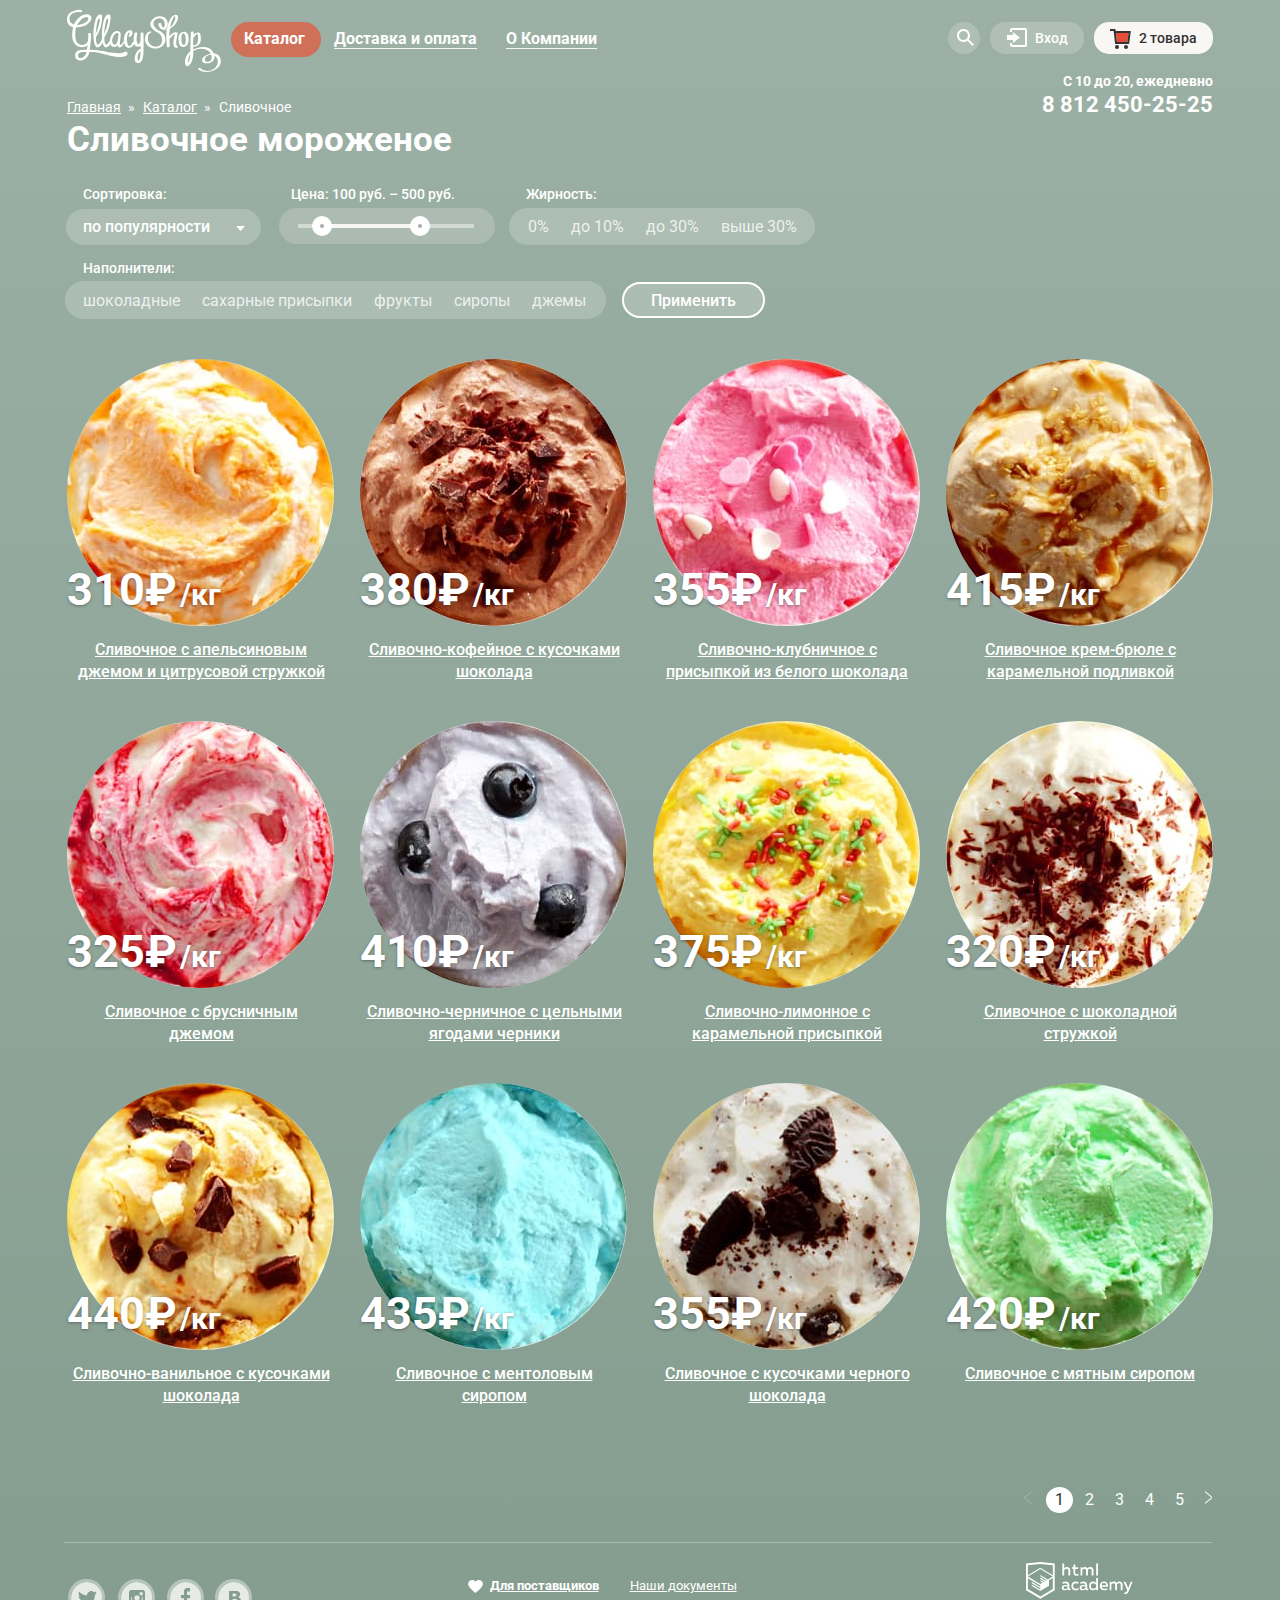
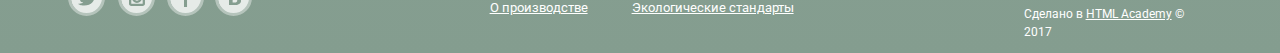
==== commit 1ca94b13: "min" ====
--- a/catalog.html
+++ b/catalog.html
@@ -5,7 +5,7 @@
   <title>Глейси-Каталог</title>
   <link href="https://fonts.googleapis.com/css?family=Roboto:400,500,700&amp;subset=cyrillic" rel="stylesheet">
   <link href="css/normalize.css" rel="stylesheet">
-  <link href="css/style.css" rel="stylesheet">
+  <link href="css/style.min.css" rel="stylesheet">
 </head>
 <body class="page-inner">
 <header class="main-header main-header-inner">
--- a/css/style.min.css
+++ b/css/style.min.css
@@ -0,0 +1 @@
+@-webkit-keyframes shake{0%,100%{-webkit-transform:translateX(0);transform:translateX(0)}10%,30%,50%,70%,90%{-webkit-transform:translateX(-10px);transform:translateX(-10px)}20%,40%,60%,80%{-webkit-transform:translateX(10px);transform:translateX(10px)}}@keyframes shake{0%,100%{-webkit-transform:translateX(0);transform:translateX(0)}10%,30%,50%,70%,90%{-webkit-transform:translateX(-10px);transform:translateX(-10px)}20%,40%,60%,80%{-webkit-transform:translateX(10px);transform:translateX(10px)}}@-webkit-keyframes growing-spin{0%{-webkit-transform:scale(0) rotate(0);transform:scale(0) rotate(0);opacity:0}80%{-webkit-transform:scale(1.2) rotate(-360deg);transform:scale(1.2) rotate(-360deg);opacity:1}100%{-webkit-transform:scale(1) rotate(-360deg);transform:scale(1) rotate(-360deg);opacity:1}}@keyframes growing-spin{0%{-webkit-transform:scale(0) rotate(0);transform:scale(0) rotate(0);opacity:0}80%{-webkit-transform:scale(1.2) rotate(-360deg);transform:scale(1.2) rotate(-360deg);opacity:1}100%{-webkit-transform:scale(1) rotate(-360deg);transform:scale(1) rotate(-360deg);opacity:1}}body{min-width:1200px;margin:0;padding:0;font-weight:400;font-size:16px;line-height:22px;font-family:"Roboto",Arial,sans-serif;color:#fff;background-color:#849d8f}a{text-decoration:none}img{max-width:100%;height:auto}.page-inner{background:-webkit-gradient(linear,left top,left bottom,from(#9cb0a5),to(#849d8f));background:-webkit-linear-gradient(top,#9cb0a5,#849d8f);background:-o-linear-gradient(top,#9cb0a5,#849d8f);background:linear-gradient(to bottom,#9cb0a5,#849d8f)}.main-navigation{font-size:16px;line-height:18px;color:#fff}.site-navigation{list-style:none}.user-navigation-item>a{font-weight:500;font-size:14px;line-height:16px;color:#fff;background-color:rgba(255,255,255,.2);border-radius:15px}.user-navigation-item-current>a{color:#323232;background-color:#f8f7f4}.user-navigation-item>a:hover,.user-navigation-item>a:focus,.user-navigation-item-current>a:hover,.user-navigation-item-current>a:focus{color:#323232;background-color:#f8f7f4}.user-navigation-item>a:active,.user-navigation-item-current>a:active{color:#323232;background-color:#ededed;-webkit-box-shadow:inset 0 2px 0 1px #696969;box-shadow:inset 0 2px 0 1px #696969}.user-navigation-item a,.site-navigation-item a{display:block;padding-top:8px;padding-right:16px;padding-bottom:8px}.basket{position:relative;padding-left:45px}.basket::before{content:"";position:absolute;top:7px;left:16px;width:21px;height:20px;background-image:url(../img/basket.svg);background-repeat:no-repeat;background-position:0 0}.user-navigation-item-current .basket::before{content:"";background-image:url(../img/basket-red.svg)}.basket:hover::before,.basket:focus::before{content:"";background-image:url(../img/basket-red.svg)}.login-link{position:relative;padding-left:45px}.login-link::before{content:"";position:absolute;top:6px;left:17px;width:21px;height:19px;background-image:url(../img/enter.svg);background-repeat:no-repeat;background-position:0 0}.login-link:hover::before,.login-link:focus::before{content:"";background-image:url(../img/enter-black.svg)}.user-navigation-item .search{width:32px;height:32px;padding:0;background-color:rgba(255,255,255,.2);border-radius:50%}.search::before{content:"";position:absolute;top:7px;left:9px;width:17px;height:17px;background-image:url(../img/search.svg);background-repeat:no-repeat}.search:hover::before,.search:focus::before{content:"";background-image:url(../img/search-black.svg)}.modal{position:absolute;color:#323232;background-color:#f8f7f4;border-radius:5px;-webkit-box-shadow:0 20px 20px 0 rgba(0,0,0,.4);box-shadow:0 20px 20px 0 rgba(0,0,0,.4)}.modal-search{position:absolute;bottom:-70px;left:-308px;display:none;-webkit-box-sizing:border-box;box-sizing:border-box;padding:20px 15px}.modal-search input{-webkit-box-sizing:border-box;box-sizing:border-box;width:311px;height:42px;padding:8px 14px;border:1px solid #d3d3d2;border-radius:5px}.user-navigation-item:hover .modal-search{display:block}.search:focus .modal-search{display:block}.modal-login{position:absolute;top:37px;right:-3px;display:none;-webkit-box-sizing:border-box;box-sizing:border-box;width:277px;padding-top:20px;background-color:#f8f7f4}.modal-login input{-webkit-box-sizing:border-box;box-sizing:border-box;width:240px;margin-bottom:21px;margin-left:18px;padding-top:9px;padding-bottom:14px;padding-left:13px;border:1px solid #d3d3d2;border-radius:5px}.enter-link-container .registration{margin-top:-3px}.modal-login p{margin:0;padding:0}.button-enter{margin-bottom:20px;margin-left:18px}.user-navigation-item:hover .modal-login{display:block}.login-link:focus .modal-login{display:block}.modal-basket{position:absolute;top:37px;right:1px;z-index:20;display:none;width:539px}.price-color{color:#999}.basket-table{display:-webkit-box;display:-ms-flexbox;display:flex;font-size:13px;line-height:17px}.basket-table a{margin:0;padding:0;color:#323232}.basket-table tr{display:-webkit-box;display:-ms-flexbox;display:flex;padding-left:38px}.basket-table .row-1{padding-top:25px}.basket-table .row-2{padding-top:22px}.basket-table .row-total{justify-content:flex-end;margin-top:13px;margin-right:-19px;margin-left:16px;padding-top:14px;font-weight:700;font-size:15px;border-top:1px solid #ccccc9;-webkit-box-pack:end;-ms-flex-pack:end}.button-close-basket{position:absolute;left:11px;width:15px;height:15px;font-size:0;background-color:transparent;border:0;cursor:pointer}.button-close-basket::before,.button-close-basket::after{content:"";position:absolute;width:15px;height:1px;background-color:#231f20}.button-close-basket::before{-webkit-transform:rotate(45deg);-ms-transform:rotate(45deg);transform:rotate(45deg)}.button-close-basket::after{-webkit-transform:rotate(-45deg);-ms-transform:rotate(-45deg);transform:rotate(-45deg)}.basket-image{margin-top:-7px;padding-right:13px}.basket-title{width:216px;padding-right:30px}.basket-price{padding-right:27px}.modal-basket .button-basket{display:inline-block;margin-top:13px;margin-bottom:19px;margin-left:356px;padding-top:11px;padding-right:15px;padding-bottom:12px;padding-left:13px;vertical-align:top}.user-navigation-item:hover .modal-basket{display:block}.basket:focus .modal-basket{display:block}.site-navigation-item>a{position:relative;padding-left:13px;font-weight:700;color:#fff}.site-navigation-item>a:hover,.site-navigation-item>a:focus{color:#323232;background-color:#f8f7f4;border-radius:15px}.site-navigation-item>a:active{color:#323232;background-color:#ededed;border-radius:15px;-webkit-box-shadow:inset 0 2px 0 1px #696969;box-shadow:inset 0 2px 0 1px #696969}.submenu-current{background-color:#d07058;border-radius:20px}.catalog-submenu{position:absolute;top:39px;left:-8px;z-index:10;display:none;width:143px;list-style:none;color:#323232;background-color:#f8f7f4;border-radius:5px;-webkit-box-shadow:0 20px 20px 0 rgba(0,0,0,.4);box-shadow:0 20px 20px 0 rgba(0,0,0,.4)}.catalog-submenu-title{position:relative;display:block;margin:0;padding-top:3px;padding-left:21px;font-weight:700;font-size:14px;line-height:16px;color:#323232}.catalog-submenu-title::after{content:"";position:absolute;bottom:-4px;left:7px;width:128px;height:1px;background-color:#d1d0ce}.catalog-submenu-title a{color:#323232}.catalog-submenu-item a{display:block;padding:0;padding-top:7.5px;padding-bottom:7.5px;padding-left:21px;font-size:14px;line-height:16px;color:#323232;text-decoration:none}.catalog-submenu-title{border-top-left-radius:5px;border-top-right-radius:5px}.site-navigation-item:hover .catalog-submenu{display:block}.submenu:focus .catalog-submenu{display:block}.submenu-current:focus .catalog-submenu{display:block}.catalog-submenu-list{margin-bottom:6px;padding:0;list-style:none}.catalog-submenu-item:first-child{padding-top:6px}.catalog-submenu-item a:hover,.catalog-submenu-title:hover{background-color:#fbded7}.catalog-submenu-item a:focus,.catalog-submenu-title:focus{background-color:#f6b5a5}.catalog-submenu-item-current a{display:block;padding:0;padding-top:7.5px;padding-bottom:7.5px;padding-left:21px;font-size:14px;line-height:16px;color:#fff;background-color:#d07058;border-radius:0}.catalog-submenu-item-current:first-child{padding-top:6px}.button{display:inline-block;padding:10px 25px;font:inherit;font-weight:700;font-size:18px;line-height:24px;vertical-align:middle;text-align:center;color:#fff;background:-webkit-gradient(linear,left bottom,left top,from(#e74a35),to(#f26843));background:-webkit-linear-gradient(bottom,#e74a35,#f26843);background:-o-linear-gradient(bottom,#e74a35,#f26843);background:linear-gradient(to top,#e74a35,#f26843);border:none;border-radius:20px;-webkit-box-shadow:0 2px 2px 0 rgba(172,16,0,.36);box-shadow:0 2px 2px 0 rgba(172,16,0,.36);cursor:pointer}.modal-login a{margin:0;padding:0;font-size:13px;line-height:24px;color:#323232}.enter-link-container{display:inline-block;margin-top:-2px;margin-bottom:-14px;margin-left:15px;padding:0;vertical-align:top}.enter-link-container a{text-decoration:underline}.enter-link-container a:hover,.enter-link-container a:focus,.enter-link-container a:active{color:#e84d37}.button:hover,.button:focus{color:#fff;background:-webkit-gradient(linear,left bottom,left top,from(#f58669),to(#ec6f5e));background:-webkit-linear-gradient(bottom,#f58669,#ec6f5e);background:-o-linear-gradient(bottom,#f58669,#ec6f5e);background:linear-gradient(to top,#f58669,#ec6f5e);-webkit-box-shadow:0 2px 2px 0 rgb(172,16,0);box-shadow:0 2px 2px 0 rgb(172,16,0)}.button:active{color:#fff;background:-webkit-gradient(linear,left top,left bottom,from(#d74632),to(#e1613e));background:-webkit-linear-gradient(top,#d74632,#e1613e);background:-o-linear-gradient(top,#d74632,#e1613e);background:linear-gradient(to bottom,#d74632,#e1613e);-webkit-box-shadow:inset 0 2px 2px 0 rgb(148,39,24);box-shadow:inset 0 2px 2px 0 rgb(148,39,24)}.button-banner-left{margin-top:25px;margin-bottom:25px;margin-left:354px;padding:11px 23px;border-radius:25px}.button-banner-right{margin-top:25px;margin-left:330px;padding:11px 22px;border-radius:25px}.slider-list,.slider-controls{list-style:none}.main-header-contacts p:first-child{font-weight:700;font-size:14px;line-height:16px}.main-header-contacts p:last-child{margin-top:4px;font-weight:700;font-size:22px;line-height:24px}.banners-list{list-style:none}.banners-item-berry{width:560px;padding-top:16px;padding-left:18px;background-color:#711326;background-image:url(../img/banner-rasberry.jpg);background-repeat:no-repeat;border-radius:16px}.banners-item-choco{width:560px;margin-left:27px;padding-top:16px;padding-left:18px;background-color:#4a2613;background-image:url(../img/banner-shoco.jpg);background-repeat:no-repeat;border-radius:16px}.banners-list h3{margin:0;font-weight:700;font-size:35px;line-height:41px}.banners-list p{width:513px;margin-top:15px;font-weight:700;font-size:18px}.hits,.catalog{margin-right:-13px;margin-bottom:-41px;margin-left:-13px}.product{position:relative;width:267px;margin-bottom:-48px;padding-right:13px;padding-left:13px;list-style:none}.product-image,.product-image-inner{position:relative;margin:0}.product-image-inner{z-index:-1}.product-image::before{content:"";position:absolute;width:61px;height:61px;background:#fff url(../img/hit.svg) no-repeat;border-radius:50%}.product-image img,.product-image-inner img{border-radius:50%}.product-link{position:relative;display:-webkit-box;display:-ms-flexbox;display:flex;-ms-flex-direction:column;flex-direction:column;color:#fff;-webkit-box-direction:normal;-webkit-box-orient:vertical}.product-title{display:block;-ms-flex-order:2;order:2;width:258px;min-height:44px;margin-top:7px;margin-bottom:14px;padding-left:5px;font-weight:500;font-size:16px;text-align:center;text-decoration:underline;-webkit-box-ordinal-group:3}.product-title:hover,.product-title:focus,.product-title:active{color:#ffbc9e}.product-price{position:absolute;top:163px;font-weight:700;font-size:45px;line-height:45px;text-shadow:0 1px 3px rgba(49,50,53,.5)}.product-price span{margin-left:-8px;font-weight:700;font-size:30px;line-height:45px;color:#fff}.button-product{align-self:center;width:170px;padding-top:10px;padding-right:18px;padding-bottom:10px;padding-left:16px;visibility:hidden;-ms-flex-item-align:center;-ms-grid-row-align:center}.product-wrapper{display:-webkit-box;display:-ms-flexbox;display:flex;-ms-flex-direction:column;flex-direction:column;margin-right:-13px;margin-left:-13px;padding-top:5px;padding-right:13px;padding-bottom:23px;padding-left:13px;-webkit-box-direction:normal;-webkit-box-orient:vertical}.product:hover .product-wrapper{z-index:10;width:267px;background-color:rgba(248,247,244,.2);border-radius:5px;-webkit-box-shadow:0 20px 20px 0 rgba(0,0,0,.4);box-shadow:0 20px 20px 0 rgba(0,0,0,.4);visibility:visible}.product:focus-within .product-wrapper{z-index:20;width:267px;background-color:rgba(248,247,244,.2);border-radius:5px;-webkit-box-shadow:0 20px 20px 0 rgba(0,0,0,.4);box-shadow:0 20px 20px 0 rgba(0,0,0,.4);visibility:visible}.product:hover .button,.product:focus-within .button{visibility:visible}.features{width:1146px;height:306px;color:#323232;background-image:url(../img/pattern-wafer-full.jpg);border-radius:15px}.features p{margin:0;padding-top:23px;padding-left:21px;font-weight:500;font-size:24px;line-height:30px;letter-spacing:.2px}.features-list{list-style:none}.news{width:558px;margin-top:2px;margin-bottom:2px;margin-left:-1px;background-image:url(../img/news-background.jpg);background-repeat:no-repeat;border-radius:15px}.news-title{margin:0;padding-top:22px;padding-left:1px;font-weight:500;font-size:16px;line-height:22px;color:#323232}.news a{display:block;padding-top:4px;font-weight:700;font-size:24px;line-height:30px;color:#323232;text-decoration:underline}.subscription{-webkit-box-sizing:border-box;box-sizing:border-box;width:560px;margin:2px;margin-right:-1px;color:#5a5a5a;background-image:url(../img/post-background.png);background-repeat:no-repeat;border-radius:15px}.subscription-container{position:relative;-webkit-box-sizing:border-box;box-sizing:border-box;width:549px;min-height:210px;margin:5px 5px;padding:15px 20px 2px;background-color:#f8f7f4;border-radius:10px}.modal input:-ms-input-placeholder{font-size:14px;color:#999}.modal input::-webkit-input-placeholder{font-weight:400;font-size:14px;line-height:24px;color:#999}.modal input::-ms-input-placeholder{font-weight:400;font-size:14px;line-height:24px;color:#999}.modal input::placeholder{font-weight:400;font-size:14px;line-height:24px;color:#999}.modal .feedback-name::-webkit-input-placeholder,.modal .feedback-email::-webkit-input-placeholder{font-size:16px}.modal .feedback-name:-ms-input-placeholder,.modal .feedback-email:-ms-input-placeholder{font-size:16px}.modal .feedback-name::-ms-input-placeholder,.modal .feedback-email::-ms-input-placeholder{font-size:16px}.modal .feedback-name::placeholder,.modal .feedback-email::placeholder{font-size:16px}.modal input:hover,.subscription input:hover{border-color:#c7c6c5;-webkit-box-shadow:inset 0 0 0 1px #c7c6c5;box-shadow:inset 0 0 0 1px #c7c6c5}.modal input:focus,.subscription input:focus{border-color:#8fbdec;outline:none;-webkit-box-shadow:inset 0 0 0 1px #8fbdec;box-shadow:inset 0 0 0 1px #8fbdec}.contacts-info{margin-top:-4px;background-color:#fefefe;border-radius:16px}.contacts-info p{margin-top:2px;margin-bottom:1px;margin-left:-1px;font-size:14px;line-height:20px;color:#323232}.contacts-info-adress{width:221px;padding-top:17px;padding-left:26px}.contacts-info-phone{margin-top:-4px;margin-bottom:6px;padding-top:20px;padding-bottom:12px;padding-left:26px}.contacts-info-phone p{margin-bottom:4px}.info-adress-text{width:148px}.contacts-info b{margin:0;font-weight:700;font-size:18px;line-height:24px;color:#323232}.button-info{width:201px;margin-top:2px;margin-left:26px;padding-bottom:11px}.main-footer{color:#fff}.social-links{margin-top:14px;list-style:none}.social-links-item>a{color:#fff}.info-links{list-style:none;text-align:center;text-decoration:underline}.info-links-item>a,.info-links-item-current>a{color:#fff}.info-links-item>a:hover,.info-links-item>a:focus,.info-links-item>a:active,.info-links-item-current>a:hover,.info-links-item-current>a:focus,.info-links-item-current>a:active{color:#ffbc9e}.info-links-item-current{position:relative;font-weight:700}.footer-copyright-info{margin-top:0;margin-left:66px;color:#fff}.footer-copyright-info a{color:#fff;text-decoration:underline}.footer-copyright-info a:hover{color:#ffbc9e}.basket-table img{border-radius:50%}.breadcrumbs{position:relative;display:-webkit-box;display:-ms-flexbox;display:flex;width:267px;margin-top:-28px;margin-right:auto;margin-bottom:24px;margin-left:0;padding-left:0;list-style:none;font-size:14px;line-height:16px}.breadcrumbs a{padding-right:7px;color:#fff;text-decoration:underline}.breadcrumbs a:hover,.breadcrumbs a:focus,.breadcrumbs a:active{color:#ffbc9e}.breadcrumbs-link::after{content:"»";padding-right:8px;font-size:14px}.pagination-list{position:relative;padding:0;list-style:none;font-size:0;text-align:right}.pagination-list a{display:block;min-width:27px;height:22px;padding-top:4px;text-align:center;color:#fff;border-radius:50%}.pagination-item{display:inline-block;margin-right:3px;font-size:16px;line-height:18px;vertical-align:middle}.pagination-item-current a{color:#323232;background-color:#fff}.pagination-item a:hover,.pagination-item a:focus{color:#fff;background-color:rgba(255,255,255,.2)}.pagination-item:first-child a:hover,.pagination-item:first-child a:focus,.pagination-item:first-child a:active,.pagination-item:last-child a:hover,.pagination-item:last-child a:focus,.pagination-item:last-child a:active{background-color:transparent}.pagination-item-current a:hover,.pagination-item-current a:focus,.pagination-item-current a:active{color:#323232;background-color:#fff}.pagination-item a:active{color:#323232;background-color:#fff}.pagination-back::before,.pagination-back::after{content:"";position:absolute;width:10px;height:1px;background-color:rgba(255,255,255,.2)}.pagination-back::before{top:7px;right:193px;-webkit-transform:rotate(-40deg);-ms-transform:rotate(-40deg);transform:rotate(-40deg)}.pagination-back::after{top:13px;right:193px;-webkit-transform:rotate(40deg);-ms-transform:rotate(40deg);transform:rotate(40deg)}.pagination-next::before,.pagination-next::after{content:"";position:absolute;width:9px;height:1px;background-color:rgba(255,255,255,1)}.pagination-next::before{top:7px;right:13px;-webkit-transform:rotate(40deg);-ms-transform:rotate(40deg);transform:rotate(40deg)}.pagination-next::after{top:13px;right:13px;-webkit-transform:rotate(-40deg);-ms-transform:rotate(-40deg);transform:rotate(-40deg)}.pagination-list:after{content:"";position:absolute;bottom:-30px;left:0;width:1148px;height:1px;margin-left:10px;background-color:rgba(255,255,255,.3)}.site-wrapper{min-width:940px;background-color:#849d8f;background-image:url(../img/slider-list-1.png);background-repeat:no-repeat;background-position:top center;-webkit-transition:background-image 0.5s ease,background-color 0.5s ease;-o-transition:background-image 0.5s ease,background-color 0.5s ease;transition:background-image 0.5s ease,background-color 0.5s ease}.site-wrapper::before,.site-wrapper::after{content:"";visibility:hidden}.site-wrapper::before{background-image:url(../img/slider-list-2.png)}.site-wrapper::after{background-image:url(../img/slider-list-3.png)}.slider{position:relative;margin-bottom:762px;padding-top:0;text-align:center;color:#fff}.slider-list{margin:0;padding:0;list-style:none}.slide-title{position:absolute;bottom:108px;left:223px;width:700px;margin:0 auto;margin-bottom:27px;font-weight:800;font-size:60px;line-height:60px}.button-slider{position:absolute;right:433px;bottom:41px;display:inline-block;padding:12px 44px;font-weight:600;font-size:31px;line-height:41px;vertical-align:top;text-align:center;color:#fff;text-decoration:none;text-shadow:0 2px 5px rgba(160,32,11,.76);background:#f26843;background:-webkit-gradient(linear,left top,left bottom,from(#f26843),to(#e74a35));background:-webkit-linear-gradient(top,#f26843 0%,#e74a35 100%);background:-o-linear-gradient(top,#f26843 0%,#e74a35 100%);background:linear-gradient(to bottom,#f26843 0%,#e74a35 100%);border:none;border-radius:50px;-webkit-box-shadow:0 2px 2px rgba(172,16,0,.64);box-shadow:0 2px 2px rgba(172,16,0,.64);cursor:pointer}.button-slider:hover{background:-webkit-gradient(linear,left top,left bottom,from(#f58669),to(#ec6f5e));background:-webkit-linear-gradient(top,#f58669 0%,#ec6f5e 100%);background:-o-linear-gradient(top,#f58669 0%,#ec6f5e 100%);background:linear-gradient(to bottom,#f58669 0%,#ec6f5e 100%);-webkit-box-shadow:0 2px 2px rgba(172,16,0,1);box-shadow:0 2px 2px rgba(172,16,0,1)}.button-slider:active{background:-webkit-gradient(linear,left top,left bottom,from(#d84732),to(#e1613e));background:-webkit-linear-gradient(top,#d84732 0%,#e1613e 100%);background:-o-linear-gradient(top,#d84732 0%,#e1613e 100%);background:linear-gradient(to bottom,#d84732 0%,#e1613e 100%);-webkit-box-shadow:inset 0 2px 2px rgba(172,16,0,1);box-shadow:inset 0 2px 2px rgba(172,16,0,1)}.slider-controls{position:absolute;bottom:62px;left:0;z-index:20;font-size:0}.slider-controls label{display:inline-block;width:17px;height:17px;margin-right:8px;vertical-align:top;background-color:transparent;border:2px solid #fff;border-radius:50%;cursor:pointer}.slider-controls label:hover{background-color:rgba(255,255,255,.4)}#product-1:checked~.site-wrapper{background-color:#849d8f;background-image:url(../img/slider-list-1.png);background-repeat:no-repeat;background-position:top center}#product-2:checked~.site-wrapper{background-color:#8996a6;background-image:url(../img/slider-list-2.png);background-repeat:no-repeat;background-position:top center}#product-3:checked~.site-wrapper{background-color:#9d8b84;background-image:url(../img/slider-list-3.png);background-repeat:no-repeat;background-position:top center}#product-1:checked~.site-wrapper #slide1,#product-2:checked~.site-wrapper #slide2,#product-3:checked~.site-wrapper #slide3{display:block}#product-1:checked~.site-wrapper label[for="product-1"],#product-2:checked~.site-wrapper label[for="product-2"],#product-3:checked~.site-wrapper label[for="product-3"]{background-color:#fff}.slide{display:none}.main-header-logo{width:154px;height:64px;padding-top:9px}.main-navigation{display:-webkit-box;display:-ms-flexbox;display:flex;width:992px;padding-top:22px}.site-navigation{position:relative;display:-webkit-box;display:-ms-flexbox;display:flex;flex-wrap:wrap;justify-content:flex-start;width:419px;margin-top:0;margin-bottom:0;margin-left:10px;padding:0;-webkit-box-pack:start;-ms-flex-pack:start;-ms-flex-wrap:wrap}.site-navigation-item>a:after{content:"";display:block;height:1px;background-color:#f7f6f3}.site-navigation-item-current>a:after{content:"";display:block;height:1px;background-color:transparent}.site-navigation-item>a:active:after{background-color:transparent}.user-navigation{position:relative;display:-webkit-box;display:-ms-flexbox;display:flex;flex-wrap:wrap;justify-content:flex-end;width:573px;margin:0 0;padding-left:27px;-webkit-box-pack:end;-ms-flex-pack:end;-ms-flex-wrap:wrap}.user-navigation-item{position:relative;margin-bottom:2px;margin-left:10px;padding-bottom:10px}.main-header-container{display:-webkit-box;display:-ms-flexbox;display:flex;flex-wrap:wrap;width:1146px;margin:0 auto;padding:0 auto;-ms-flex-wrap:wrap}.main-header-contacts{width:293px;margin-right:0;margin-left:auto;padding-left:13px;text-align:right}.main-header-contacts p{margin:0;padding:0}.page-main-container,.page-catalog-container{width:1146px;margin:0 auto;padding:0 auto}.page-catalog h1{margin-top:-20px;font-weight:700;font-size:35px;line-height:41px}.banners{margin-top:-233px;margin-bottom:35px}.banners-list{display:-webkit-box;display:-ms-flexbox;display:flex;justify-content:space-between;margin:0;padding:0;-webkit-box-pack:justify;-ms-flex-pack:justify}.features{margin-bottom:38px}.features-list{display:-webkit-box;display:-ms-flexbox;display:flex;-ms-flex-direction:row;flex-direction:row;flex-wrap:wrap;margin:0;padding:0;-webkit-box-direction:normal;-webkit-box-orient:horizontal;-ms-flex-wrap:wrap}.features-item{width:496px}.features-item-ice{width:477px;padding-top:22px;padding-left:75px;background-image:url(../img/ice.svg);background-repeat:no-repeat;background-position:18px 8px}.features-item-cow{padding-top:22px;padding-left:90px;background-image:url(../img/cow.svg);background-repeat:no-repeat;background-position:32px 10px}.features-item-eco{padding-top:22px;padding-left:75px;background-image:url(../img/leaf.svg);background-repeat:no-repeat;background-position:18px 9px}.features-item-term{width:470px;padding-top:22px;padding-left:72px;background-image:url(../img/termometr.svg);background-repeat:no-repeat;background-position:12px 8px}.container-information{display:-webkit-box;display:-ms-flexbox;display:flex;justify-content:space-between;margin-bottom:40px;margin-left:2px;padding:0;-webkit-box-pack:justify;-ms-flex-pack:justify}.container-left{width:281px;padding-left:18px}.subscription-form p{display:inline-block;margin-top:13px;margin-left:1px;vertical-align:top}.subscription-email{width:352px;margin-top:9px;padding-top:12px;padding-bottom:12px;padding-left:13px;border:1px solid #d3d3d2;border-radius:5px}.button-subscription{margin-top:19px;margin-left:7px;padding-right:18px;padding-bottom:12px;padding-left:19px}.contact-container{position:relative;-webkit-box-sizing:border-box;box-sizing:border-box;width:1200px;min-height:430px;margin:0 auto;padding-left:27px}.contacts-map{position:absolute;top:0;right:0;margin:0}.contacts-map img{margin-top:-4px;margin-right:1px;margin-bottom:-2px}.contact-container iframe{position:relative;top:-2px;left:-27px;z-index:2;border:none}.contacts-info{position:absolute;top:63px;right:27px;z-index:3;width:302px;padding-top:11px;padding-bottom:30px}.main-footer{width:1146px;margin:0 auto;padding:0 auto}.main-footer-container{display:-webkit-box;display:-ms-flexbox;display:flex;justify-content:space-between;margin-top:20px;-webkit-box-pack:justify;-ms-flex-pack:justify}.main-footer-container-inner{margin-top:59px}.main-footer-social{width:267px;margin:0}.main-footer-info{width:560px;margin:0}.info-links{display:-webkit-box;display:-ms-flexbox;display:flex;flex-wrap:wrap;width:365px;margin-top:5px;margin-right:127px;margin-left:110px;-ms-flex-wrap:wrap}.info-links-item{display:inline-block;padding-right:11px;padding-bottom:4px;padding-left:20px;font-size:13px;line-height:18px;vertical-align:top}.info-links-item:last-child{padding-left:33px}.info-links-item-current::before{content:"";position:absolute;top:3px;left:-2px;width:15px;height:13px;background-image:url(../img/heart.svg)}.main-footer-copyright{width:270px;margin:0;padding-left:78px;font-size:12px;line-height:18px}.visually-hidden{position:absolute;width:1px;height:1px;margin:-1px;padding:0;overflow:hidden;white-space:nowrap;border:0;clip:rect(0 0 0 0);clip-path:inset(100%);-webkit-clip-path:inset(100%)}.main-header-inner{margin-bottom:10px}.catalog{margin-right:-13px;margin-bottom:40px;margin-left:-13px}.catalog-list,.hits-list{display:-webkit-box;display:-ms-flexbox;display:flex;flex-wrap:wrap;justify-content:space-between;margin-bottom:47px;padding:0;-webkit-box-pack:justify;-ms-flex-pack:justify;-ms-flex-wrap:wrap}.social-links-item{position:relative}.social-links-item a{display:inline-block;width:31px;height:31px;vertical-align:top;border:3px solid #c2cec7;border-radius:50%;opacity:.8}.social-links-item-tw{position:absolute;top:-7px;left:-39px;background-image:url(../img/twitter-button.svg)}.social-links-item-inst{position:absolute;top:-7px;left:11px;background-image:url(../img/instagram-button.svg)}.social-links-item-fb{position:absolute;top:-7px;left:60px;background-image:url(../img/facebook-button.svg)}.social-links-item-vk{position:absolute;top:-7px;left:108px;background-image:url(../img/vkontacte-button.svg)}.social-links-item a:hover,.social-links-item a:focus{opacity:1}.social-links-item a:active{opacity:.6}.footer-copyright-logo img{margin-top:-10px;margin-left:68px}.modal-feedback{position:fixed;top:50%;left:50%;z-index:2;display:none;-webkit-box-sizing:border-box;box-sizing:border-box;width:477px;margin-top:-226px;margin-left:-239px;padding-top:17px;padding-bottom:20px;padding-left:25px}.modal-show{display:block;-webkit-animation:growing-spin 0.6s;animation:growing-spin 0.6s}.modal-error{-webkit-animation:shake 0.6s;animation:shake 0.6s}.modal-feedback-title{margin:0;padding-top:17px;font-weight:500;font-size:24px;line-height:28px}.modal-feedback p{margin:0;padding:0}.modal-feedback input,.modal-feedback textarea{-webkit-box-sizing:border-box;box-sizing:border-box;margin-top:20px;padding-top:11px;padding-bottom:8px;padding-left:13px;font-size:16px;line-height:24px;color:#999;border:1px solid #d3d3d2;border-radius:5px}.modal-feedback .feedback-name,.modal-feedback .feedback-email{width:265px;height:43px}.modal-feedback textarea{width:426px;height:155px;margin-bottom:25px}.modal-feedback textarea:hover{border-color:#c7c6c5;-webkit-box-shadow:inset 0 0 0 1px #c7c6c5;box-shadow:inset 0 0 0 1px #c7c6c5}.modal-feedback textarea:focus{border-color:#8fbdec;outline:none;-webkit-box-shadow:inset 0 0 0 1px #8fbdec;box-shadow:inset 0 0 0 1px #8fbdec}.button-modal{margin-top:-5px;margin-bottom:6px;margin-left:289px}.button-close{position:absolute;font-size:0;background-color:transparent;border:0;cursor:pointer}.button-close-feedback{top:11px;right:24px;width:23px;height:23px}.button-close::before,.button-close::after{content:"";position:absolute;width:23px;height:3px;background-color:#231f20}.button-close::before{-webkit-transform:rotate(45deg);-ms-transform:rotate(45deg);transform:rotate(45deg)}.button-close::after{-webkit-transform:rotate(-45deg);-ms-transform:rotate(-45deg);transform:rotate(-45deg)}.overlay{position:fixed;top:0;left:0;z-index:1;display:none;width:100%;height:100%;background-color:rgba(0,0,0,.3)}.filters{margin-bottom:23px;margin-left:16px}.filter-group{display:inline-block;margin:0;margin-top:3px;margin-right:14px;margin-bottom:12px;padding:0;vertical-align:top;border:none}.filter-group legend{font-weight:500;font-size:14px;line-height:16px}.filter-group label{color:rgba(255,255,255,.8)}.filter-group ul{list-style:none}.sort{margin-top:7px;margin-left:-17px;padding:9px 32px 9px 17px;font-weight:500;font-size:16px;line-height:18px;color:#fff;background-color:rgba(255,255,255,.2);background-image:url(../img/select-arrow.svg);background-repeat:no-repeat;background-position:170px 17px;border:none;border-radius:20px;-webkit-appearance:none}.sort::-ms-expand{display:none}.sort:hover{color:#323232;background-color:rgba(255,255,255,.2);background-image:url(../img/select-arrow-black.svg);background-repeat:no-repeat;background-position:170px 17px}.sort:active,.sort:focus{color:#323232;background-color:rgba(255,255,255,1)}.fatness-label{padding-right:18px}.price-title{margin-left:12px}.sort-item{color:#323232}.range-filter{width:216px;margin-top:6px;margin-bottom:-26px}.range-controls{position:relative;margin-bottom:2px;padding-top:16px;padding-bottom:16px;padding-left:19px;background:rgba(248,247,244,.2);border-radius:30px}.range-controls .scale{width:153px;height:4px;padding-left:23px;background:rgba(248,247,244,.5)}.range-controls .bar{width:98px;height:4px;background:#f8f7f4}.range-controls .toggle{position:absolute;top:31px;left:0;width:4px;height:4px;padding:0;background-color:#ababab;border:8px solid #fff;border-radius:50%;cursor:pointer}.range-controls .toggle-min{top:8px;left:33px}.range-controls .toggle-max{top:8px;left:131px}.filter-input:hover label,.filter-input:focus label{color:rgba(255,255,255,1)}.filter-form input[type=checkbox] label::before,.filter-form input[type=radio] label::before{content:"";display:inline-block;margin-right:12px;vertical-align:middle}.filter-form input[type=radio] label::before{width:16px;height:16px;vertical-align:text-top;border-radius:50%;-webkit-box-shadow:0 0 0 3px rgba(255,255,255,.8);box-shadow:0 0 0 3px rgba(255,255,255,.8)}.filter-form input[type=radio]:hover label::before,.filter-form input[type=radio]:focus label::before{-webkit-box-shadow:0 0 0 3px rgba(255,255,255,1);box-shadow:0 0 0 3px rgba(255,255,255,1)}.filter-form input[type=radio]:checked label::before{-webkit-box-sizing:border-box;box-sizing:border-box;background-color:rgba(255,255,255,.8);border:3px solid #aabcb2;-webkit-box-shadow:0 0 0 3px rgba(255,255,255,.8);box-shadow:0 0 0 3px rgba(255,255,255,.8)}.filter-form input[type=radio]:hover:checked label::before,.filter-form input[type=radio]:focus:checked label::before{background-color:rgba(255,255,255,1);-webkit-box-shadow:0 0 0 3px rgba(255,255,255,1);box-shadow:0 0 0 3px rgba(255,255,255,1)}.filter-form input[type=checkbox] label::before{content:"";-webkit-box-sizing:border-box;box-sizing:border-box;width:20px;height:20px;vertical-align:text-top;background-image:url(../img/checkbox-off.svg);background-repeat:no-repeat;background-position:-4px -2px;border:2px solid #fff;border-radius:3px;opacity:.8}.filter-form input[type=checkbox]:hover label::before,.filter-form input[type=checkbox]:focus label::before{opacity:1}.filter-form input[type=checkbox]:checked label::before{background-image:url(../img/checkboxs-on.svg);background-repeat:no-repeat;background-position:-4px -2px}.filter-input:disabled label{color:rgba(255,255,255,1);opacity:.4}.filter-form input[type=checkbox]:hover:checked label::before,.filter-form input[type=checkbox]:focus:checked label::before{opacity:1}.button-filter{margin-top:25px;margin-left:-2px;padding:10px 29px 8px;font-weight:500;font-size:16px;line-height:18px;font-family:inherit;text-align:center;color:#fff;background-color:rgba(255,255,255,.2);border:none;border-radius:20px;-webkit-box-shadow:inset 0 0 0 2px white;box-shadow:inset 0 0 0 2px white}.button-filter:hover,.button-filter:focus{color:#323232;background-color:rgba(255,255,255,1)}.button-filter:active{color:#323232;background-color:#eaeaea;-webkit-box-shadow:inset 0 2px 0 1px #696969;box-shadow:inset 0 2px 0 1px #696969}.fatness-wrapper{margin-top:4px;margin-left:-4px;padding-top:8px;padding-bottom:7px;padding-left:19px;background-color:rgba(255,255,255,.2);border-radius:20px}.fatness-title{margin-bottom:2px;margin-left:13px}.topping-wrapper{margin-top:5px;margin-left:-18px;padding-top:9px;padding-right:2px;padding-bottom:7px;padding-left:18px;background-color:rgba(255,255,255,.2);border-radius:20px}.topping-label{padding-right:18px}@media screen and (-ms-high-contrast:active),(-ms-high-contrast:none){.button-banner-right{margin-top:0}.button-modal{margin-top:0}.product:hover .button{visibility:visible}}@-moz-document url-prefix(){.button-modal{margin-top:0}.filter-group{margin-right:12px}.sort{margin-top:5px;margin-left:-15px;padding:9px 32px 9px 11px}.button-subscription{margin-right:-14px}}
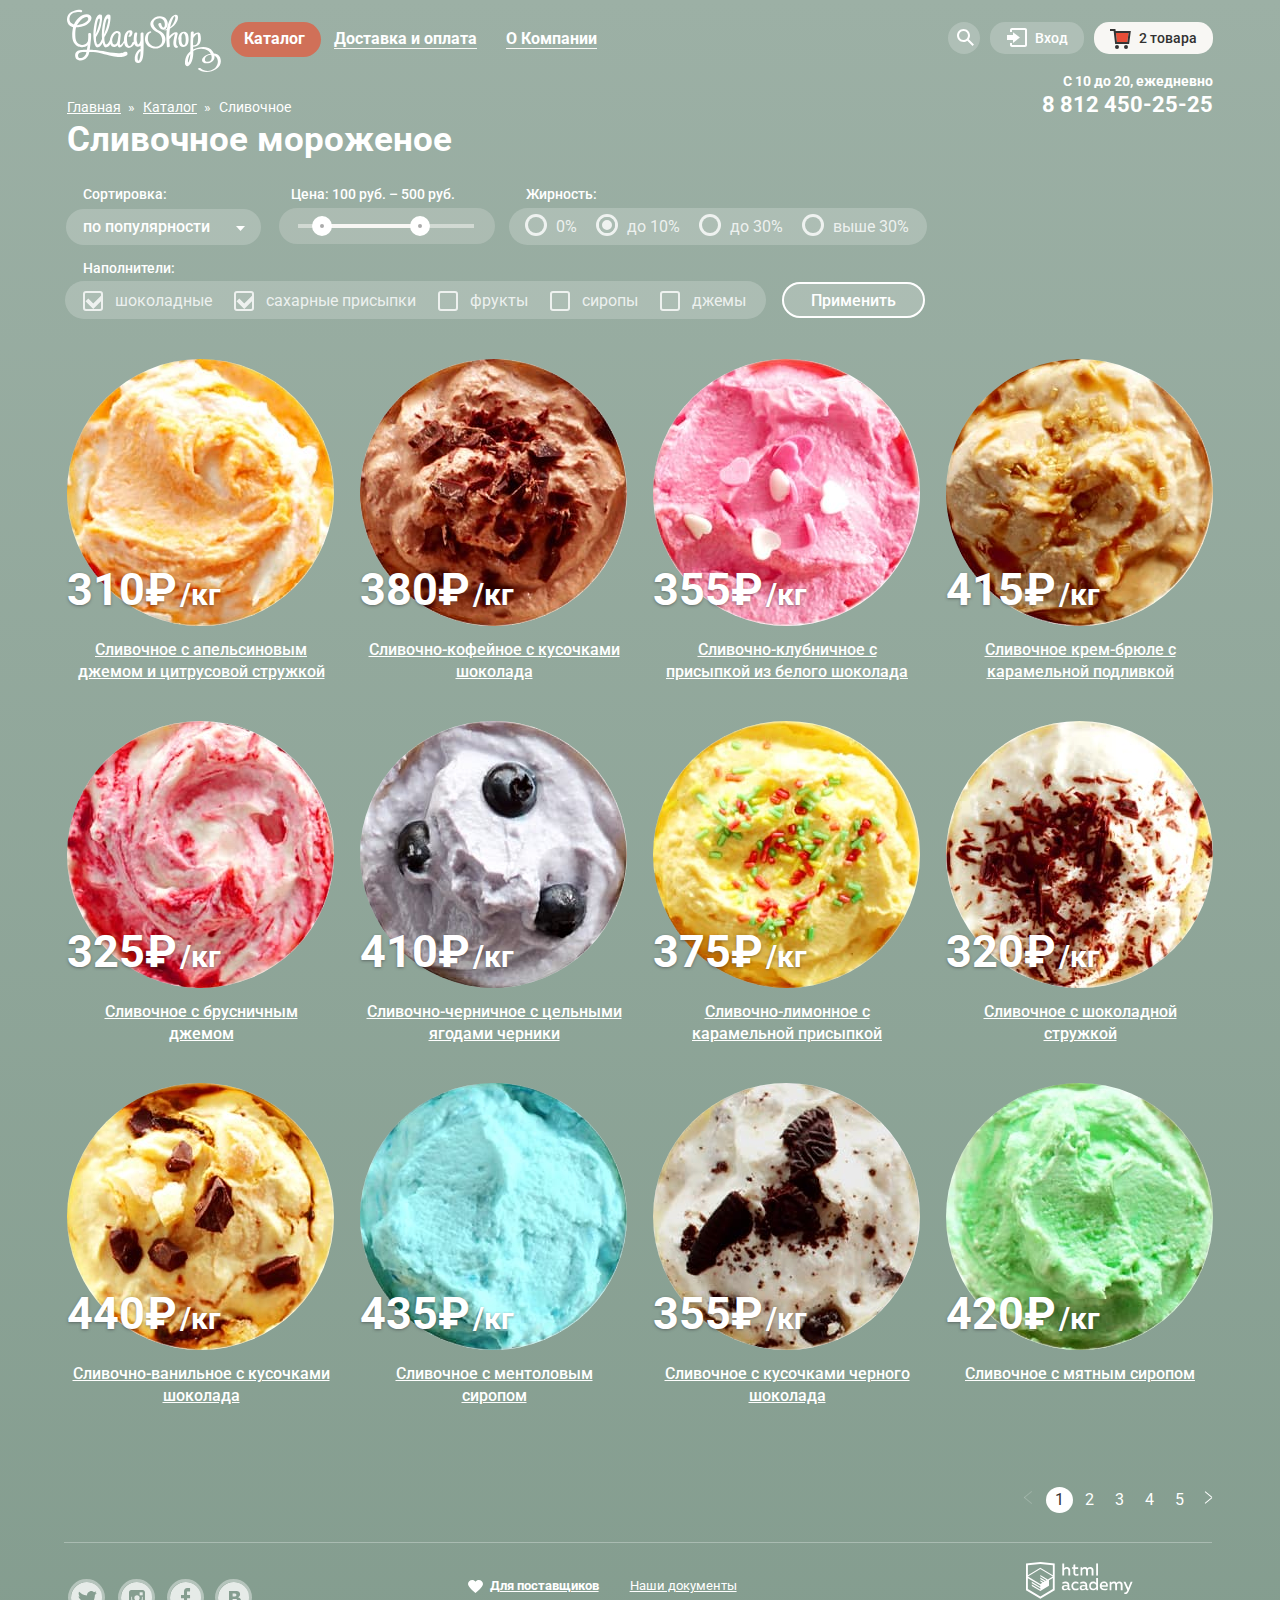
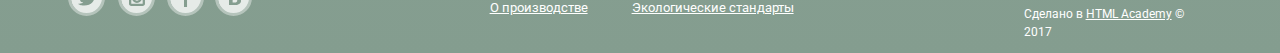
==== commit 28a92799: "min fix2" ====
--- a/catalog.html
+++ b/catalog.html
@@ -39,7 +39,6 @@
             <form class="modal-search-form" action="https://echo.htmlacademy.ru" method="get">
               <label for="user-search" class="visually-hidden">Поисковый запрос</label>
               <input class="search-field" type="search" placeholder="Что ищем?" id="user-search">
-
             </form>
           </section>
         </div>
@@ -56,12 +55,10 @@
                 <label class="visually-hidden" for="user-password">Пароль </label>
                 <input class="login-password" type="password" name="password" placeholder="Пароль" id="user-password">
               </p>
-
               <button class="button button-enter" type="submit">Войти</button>
               <div class="enter-link-container">
                 <a class="restore" href="#">Забыли пароль?</a>
                 <a class="registration" href="#">Новая регистрация</a></div>
-
             </form>
           </section>
         </div>
@@ -113,7 +110,6 @@
   </div>
 </header>
 <main class="page-catalog">
-
   <div class="page-catalog-container">
     <ul class="breadcrumbs">
       <li class="breadcrumbs-link"><a href="index.html">Главная</a></li>
@@ -143,7 +139,6 @@
               </div>
               <div class="toggle toggle-min"></div>
               <div class="toggle toggle-max"></div>
-
             </div>
           </div>
         </fieldset>
@@ -153,15 +148,12 @@
             <input class="visually-hidden filter-input filter-input-radio" id="0%" type="radio" value="0"
                    name="radio-selector">
             <label class="fatness-label" for="0%">0%</label>
-
             <input class="visually-hidden filter-input filter-input-radio" id="10%" type="radio" value="10" checked
                    name="radio-selector">
             <label class="fatness-label" for="10%">до 10%</label>
-
             <input class="visually-hidden filter-input filter-input-radio" id="30%" type="radio" value="30"
                    name="radio-selector">
             <label class="fatness-label" for="30%">до 30%</label>
-
             <input class="visually-hidden filter-input filter-input-radio" id="30+" type="radio" value="30+"
                    name="radio-selector">
             <label class="fatness-label" for="30+">выше 30%</label>
@@ -170,25 +162,20 @@
         <fieldset class="filter-group">
           <legend class="topping">Наполнители:</legend>
           <div class="topping-wrapper">
-
             <input class="visually-hidden filter-input filter-input-check" id="chocolate" name="chocolate"
                    value="шоколадные" type="checkbox"
                    checked>
             <label class="topping-label" for="chocolate">шоколадные</label>
-
             <input class="visually-hidden filter-input filter-input-check" id="sugar" name="sugar"
                    value="сахарные присыпки" type="checkbox"
                    checked>
             <label class="topping-label" for="sugar">сахарные присыпки</label>
-
             <input class="visually-hidden filter-input filter-input-check" id="fruit" name="fruit" value="фрукты"
                    type="checkbox">
             <label class="topping-label" for="fruit">фрукты</label>
-
             <input class="visually-hidden filter-input filter-input-check" id="syrup" name="syrup" value="сиропы"
                    type="checkbox">
             <label class="topping-label" for="syrup">сиропы</label>
-
             <input class="visually-hidden filter-input filter-input-check" id="jam" name="jam" value="джемы"
                    type="checkbox">
             <label class="topping-label" for="jam">джемы</label>
--- a/css/style.min.css
+++ b/css/style.min.css
@@ -1 +1 @@
-@-webkit-keyframes shake{0%,100%{-webkit-transform:translateX(0);transform:translateX(0)}10%,30%,50%,70%,90%{-webkit-transform:translateX(-10px);transform:translateX(-10px)}20%,40%,60%,80%{-webkit-transform:translateX(10px);transform:translateX(10px)}}@keyframes shake{0%,100%{-webkit-transform:translateX(0);transform:translateX(0)}10%,30%,50%,70%,90%{-webkit-transform:translateX(-10px);transform:translateX(-10px)}20%,40%,60%,80%{-webkit-transform:translateX(10px);transform:translateX(10px)}}@-webkit-keyframes growing-spin{0%{-webkit-transform:scale(0) rotate(0);transform:scale(0) rotate(0);opacity:0}80%{-webkit-transform:scale(1.2) rotate(-360deg);transform:scale(1.2) rotate(-360deg);opacity:1}100%{-webkit-transform:scale(1) rotate(-360deg);transform:scale(1) rotate(-360deg);opacity:1}}@keyframes growing-spin{0%{-webkit-transform:scale(0) rotate(0);transform:scale(0) rotate(0);opacity:0}80%{-webkit-transform:scale(1.2) rotate(-360deg);transform:scale(1.2) rotate(-360deg);opacity:1}100%{-webkit-transform:scale(1) rotate(-360deg);transform:scale(1) rotate(-360deg);opacity:1}}body{min-width:1200px;margin:0;padding:0;font-weight:400;font-size:16px;line-height:22px;font-family:"Roboto",Arial,sans-serif;color:#fff;background-color:#849d8f}a{text-decoration:none}img{max-width:100%;height:auto}.page-inner{background:-webkit-gradient(linear,left top,left bottom,from(#9cb0a5),to(#849d8f));background:-webkit-linear-gradient(top,#9cb0a5,#849d8f);background:-o-linear-gradient(top,#9cb0a5,#849d8f);background:linear-gradient(to bottom,#9cb0a5,#849d8f)}.main-navigation{font-size:16px;line-height:18px;color:#fff}.site-navigation{list-style:none}.user-navigation-item>a{font-weight:500;font-size:14px;line-height:16px;color:#fff;background-color:rgba(255,255,255,.2);border-radius:15px}.user-navigation-item-current>a{color:#323232;background-color:#f8f7f4}.user-navigation-item>a:hover,.user-navigation-item>a:focus,.user-navigation-item-current>a:hover,.user-navigation-item-current>a:focus{color:#323232;background-color:#f8f7f4}.user-navigation-item>a:active,.user-navigation-item-current>a:active{color:#323232;background-color:#ededed;-webkit-box-shadow:inset 0 2px 0 1px #696969;box-shadow:inset 0 2px 0 1px #696969}.user-navigation-item a,.site-navigation-item a{display:block;padding-top:8px;padding-right:16px;padding-bottom:8px}.basket{position:relative;padding-left:45px}.basket::before{content:"";position:absolute;top:7px;left:16px;width:21px;height:20px;background-image:url(../img/basket.svg);background-repeat:no-repeat;background-position:0 0}.user-navigation-item-current .basket::before{content:"";background-image:url(../img/basket-red.svg)}.basket:hover::before,.basket:focus::before{content:"";background-image:url(../img/basket-red.svg)}.login-link{position:relative;padding-left:45px}.login-link::before{content:"";position:absolute;top:6px;left:17px;width:21px;height:19px;background-image:url(../img/enter.svg);background-repeat:no-repeat;background-position:0 0}.login-link:hover::before,.login-link:focus::before{content:"";background-image:url(../img/enter-black.svg)}.user-navigation-item .search{width:32px;height:32px;padding:0;background-color:rgba(255,255,255,.2);border-radius:50%}.search::before{content:"";position:absolute;top:7px;left:9px;width:17px;height:17px;background-image:url(../img/search.svg);background-repeat:no-repeat}.search:hover::before,.search:focus::before{content:"";background-image:url(../img/search-black.svg)}.modal{position:absolute;color:#323232;background-color:#f8f7f4;border-radius:5px;-webkit-box-shadow:0 20px 20px 0 rgba(0,0,0,.4);box-shadow:0 20px 20px 0 rgba(0,0,0,.4)}.modal-search{position:absolute;bottom:-70px;left:-308px;display:none;-webkit-box-sizing:border-box;box-sizing:border-box;padding:20px 15px}.modal-search input{-webkit-box-sizing:border-box;box-sizing:border-box;width:311px;height:42px;padding:8px 14px;border:1px solid #d3d3d2;border-radius:5px}.user-navigation-item:hover .modal-search{display:block}.search:focus .modal-search{display:block}.modal-login{position:absolute;top:37px;right:-3px;display:none;-webkit-box-sizing:border-box;box-sizing:border-box;width:277px;padding-top:20px;background-color:#f8f7f4}.modal-login input{-webkit-box-sizing:border-box;box-sizing:border-box;width:240px;margin-bottom:21px;margin-left:18px;padding-top:9px;padding-bottom:14px;padding-left:13px;border:1px solid #d3d3d2;border-radius:5px}.enter-link-container .registration{margin-top:-3px}.modal-login p{margin:0;padding:0}.button-enter{margin-bottom:20px;margin-left:18px}.user-navigation-item:hover .modal-login{display:block}.login-link:focus .modal-login{display:block}.modal-basket{position:absolute;top:37px;right:1px;z-index:20;display:none;width:539px}.price-color{color:#999}.basket-table{display:-webkit-box;display:-ms-flexbox;display:flex;font-size:13px;line-height:17px}.basket-table a{margin:0;padding:0;color:#323232}.basket-table tr{display:-webkit-box;display:-ms-flexbox;display:flex;padding-left:38px}.basket-table .row-1{padding-top:25px}.basket-table .row-2{padding-top:22px}.basket-table .row-total{justify-content:flex-end;margin-top:13px;margin-right:-19px;margin-left:16px;padding-top:14px;font-weight:700;font-size:15px;border-top:1px solid #ccccc9;-webkit-box-pack:end;-ms-flex-pack:end}.button-close-basket{position:absolute;left:11px;width:15px;height:15px;font-size:0;background-color:transparent;border:0;cursor:pointer}.button-close-basket::before,.button-close-basket::after{content:"";position:absolute;width:15px;height:1px;background-color:#231f20}.button-close-basket::before{-webkit-transform:rotate(45deg);-ms-transform:rotate(45deg);transform:rotate(45deg)}.button-close-basket::after{-webkit-transform:rotate(-45deg);-ms-transform:rotate(-45deg);transform:rotate(-45deg)}.basket-image{margin-top:-7px;padding-right:13px}.basket-title{width:216px;padding-right:30px}.basket-price{padding-right:27px}.modal-basket .button-basket{display:inline-block;margin-top:13px;margin-bottom:19px;margin-left:356px;padding-top:11px;padding-right:15px;padding-bottom:12px;padding-left:13px;vertical-align:top}.user-navigation-item:hover .modal-basket{display:block}.basket:focus .modal-basket{display:block}.site-navigation-item>a{position:relative;padding-left:13px;font-weight:700;color:#fff}.site-navigation-item>a:hover,.site-navigation-item>a:focus{color:#323232;background-color:#f8f7f4;border-radius:15px}.site-navigation-item>a:active{color:#323232;background-color:#ededed;border-radius:15px;-webkit-box-shadow:inset 0 2px 0 1px #696969;box-shadow:inset 0 2px 0 1px #696969}.submenu-current{background-color:#d07058;border-radius:20px}.catalog-submenu{position:absolute;top:39px;left:-8px;z-index:10;display:none;width:143px;list-style:none;color:#323232;background-color:#f8f7f4;border-radius:5px;-webkit-box-shadow:0 20px 20px 0 rgba(0,0,0,.4);box-shadow:0 20px 20px 0 rgba(0,0,0,.4)}.catalog-submenu-title{position:relative;display:block;margin:0;padding-top:3px;padding-left:21px;font-weight:700;font-size:14px;line-height:16px;color:#323232}.catalog-submenu-title::after{content:"";position:absolute;bottom:-4px;left:7px;width:128px;height:1px;background-color:#d1d0ce}.catalog-submenu-title a{color:#323232}.catalog-submenu-item a{display:block;padding:0;padding-top:7.5px;padding-bottom:7.5px;padding-left:21px;font-size:14px;line-height:16px;color:#323232;text-decoration:none}.catalog-submenu-title{border-top-left-radius:5px;border-top-right-radius:5px}.site-navigation-item:hover .catalog-submenu{display:block}.submenu:focus .catalog-submenu{display:block}.submenu-current:focus .catalog-submenu{display:block}.catalog-submenu-list{margin-bottom:6px;padding:0;list-style:none}.catalog-submenu-item:first-child{padding-top:6px}.catalog-submenu-item a:hover,.catalog-submenu-title:hover{background-color:#fbded7}.catalog-submenu-item a:focus,.catalog-submenu-title:focus{background-color:#f6b5a5}.catalog-submenu-item-current a{display:block;padding:0;padding-top:7.5px;padding-bottom:7.5px;padding-left:21px;font-size:14px;line-height:16px;color:#fff;background-color:#d07058;border-radius:0}.catalog-submenu-item-current:first-child{padding-top:6px}.button{display:inline-block;padding:10px 25px;font:inherit;font-weight:700;font-size:18px;line-height:24px;vertical-align:middle;text-align:center;color:#fff;background:-webkit-gradient(linear,left bottom,left top,from(#e74a35),to(#f26843));background:-webkit-linear-gradient(bottom,#e74a35,#f26843);background:-o-linear-gradient(bottom,#e74a35,#f26843);background:linear-gradient(to top,#e74a35,#f26843);border:none;border-radius:20px;-webkit-box-shadow:0 2px 2px 0 rgba(172,16,0,.36);box-shadow:0 2px 2px 0 rgba(172,16,0,.36);cursor:pointer}.modal-login a{margin:0;padding:0;font-size:13px;line-height:24px;color:#323232}.enter-link-container{display:inline-block;margin-top:-2px;margin-bottom:-14px;margin-left:15px;padding:0;vertical-align:top}.enter-link-container a{text-decoration:underline}.enter-link-container a:hover,.enter-link-container a:focus,.enter-link-container a:active{color:#e84d37}.button:hover,.button:focus{color:#fff;background:-webkit-gradient(linear,left bottom,left top,from(#f58669),to(#ec6f5e));background:-webkit-linear-gradient(bottom,#f58669,#ec6f5e);background:-o-linear-gradient(bottom,#f58669,#ec6f5e);background:linear-gradient(to top,#f58669,#ec6f5e);-webkit-box-shadow:0 2px 2px 0 rgb(172,16,0);box-shadow:0 2px 2px 0 rgb(172,16,0)}.button:active{color:#fff;background:-webkit-gradient(linear,left top,left bottom,from(#d74632),to(#e1613e));background:-webkit-linear-gradient(top,#d74632,#e1613e);background:-o-linear-gradient(top,#d74632,#e1613e);background:linear-gradient(to bottom,#d74632,#e1613e);-webkit-box-shadow:inset 0 2px 2px 0 rgb(148,39,24);box-shadow:inset 0 2px 2px 0 rgb(148,39,24)}.button-banner-left{margin-top:25px;margin-bottom:25px;margin-left:354px;padding:11px 23px;border-radius:25px}.button-banner-right{margin-top:25px;margin-left:330px;padding:11px 22px;border-radius:25px}.slider-list,.slider-controls{list-style:none}.main-header-contacts p:first-child{font-weight:700;font-size:14px;line-height:16px}.main-header-contacts p:last-child{margin-top:4px;font-weight:700;font-size:22px;line-height:24px}.banners-list{list-style:none}.banners-item-berry{width:560px;padding-top:16px;padding-left:18px;background-color:#711326;background-image:url(../img/banner-rasberry.jpg);background-repeat:no-repeat;border-radius:16px}.banners-item-choco{width:560px;margin-left:27px;padding-top:16px;padding-left:18px;background-color:#4a2613;background-image:url(../img/banner-shoco.jpg);background-repeat:no-repeat;border-radius:16px}.banners-list h3{margin:0;font-weight:700;font-size:35px;line-height:41px}.banners-list p{width:513px;margin-top:15px;font-weight:700;font-size:18px}.hits,.catalog{margin-right:-13px;margin-bottom:-41px;margin-left:-13px}.product{position:relative;width:267px;margin-bottom:-48px;padding-right:13px;padding-left:13px;list-style:none}.product-image,.product-image-inner{position:relative;margin:0}.product-image-inner{z-index:-1}.product-image::before{content:"";position:absolute;width:61px;height:61px;background:#fff url(../img/hit.svg) no-repeat;border-radius:50%}.product-image img,.product-image-inner img{border-radius:50%}.product-link{position:relative;display:-webkit-box;display:-ms-flexbox;display:flex;-ms-flex-direction:column;flex-direction:column;color:#fff;-webkit-box-direction:normal;-webkit-box-orient:vertical}.product-title{display:block;-ms-flex-order:2;order:2;width:258px;min-height:44px;margin-top:7px;margin-bottom:14px;padding-left:5px;font-weight:500;font-size:16px;text-align:center;text-decoration:underline;-webkit-box-ordinal-group:3}.product-title:hover,.product-title:focus,.product-title:active{color:#ffbc9e}.product-price{position:absolute;top:163px;font-weight:700;font-size:45px;line-height:45px;text-shadow:0 1px 3px rgba(49,50,53,.5)}.product-price span{margin-left:-8px;font-weight:700;font-size:30px;line-height:45px;color:#fff}.button-product{align-self:center;width:170px;padding-top:10px;padding-right:18px;padding-bottom:10px;padding-left:16px;visibility:hidden;-ms-flex-item-align:center;-ms-grid-row-align:center}.product-wrapper{display:-webkit-box;display:-ms-flexbox;display:flex;-ms-flex-direction:column;flex-direction:column;margin-right:-13px;margin-left:-13px;padding-top:5px;padding-right:13px;padding-bottom:23px;padding-left:13px;-webkit-box-direction:normal;-webkit-box-orient:vertical}.product:hover .product-wrapper{z-index:10;width:267px;background-color:rgba(248,247,244,.2);border-radius:5px;-webkit-box-shadow:0 20px 20px 0 rgba(0,0,0,.4);box-shadow:0 20px 20px 0 rgba(0,0,0,.4);visibility:visible}.product:focus-within .product-wrapper{z-index:20;width:267px;background-color:rgba(248,247,244,.2);border-radius:5px;-webkit-box-shadow:0 20px 20px 0 rgba(0,0,0,.4);box-shadow:0 20px 20px 0 rgba(0,0,0,.4);visibility:visible}.product:hover .button,.product:focus-within .button{visibility:visible}.features{width:1146px;height:306px;color:#323232;background-image:url(../img/pattern-wafer-full.jpg);border-radius:15px}.features p{margin:0;padding-top:23px;padding-left:21px;font-weight:500;font-size:24px;line-height:30px;letter-spacing:.2px}.features-list{list-style:none}.news{width:558px;margin-top:2px;margin-bottom:2px;margin-left:-1px;background-image:url(../img/news-background.jpg);background-repeat:no-repeat;border-radius:15px}.news-title{margin:0;padding-top:22px;padding-left:1px;font-weight:500;font-size:16px;line-height:22px;color:#323232}.news a{display:block;padding-top:4px;font-weight:700;font-size:24px;line-height:30px;color:#323232;text-decoration:underline}.subscription{-webkit-box-sizing:border-box;box-sizing:border-box;width:560px;margin:2px;margin-right:-1px;color:#5a5a5a;background-image:url(../img/post-background.png);background-repeat:no-repeat;border-radius:15px}.subscription-container{position:relative;-webkit-box-sizing:border-box;box-sizing:border-box;width:549px;min-height:210px;margin:5px 5px;padding:15px 20px 2px;background-color:#f8f7f4;border-radius:10px}.modal input:-ms-input-placeholder{font-size:14px;color:#999}.modal input::-webkit-input-placeholder{font-weight:400;font-size:14px;line-height:24px;color:#999}.modal input::-ms-input-placeholder{font-weight:400;font-size:14px;line-height:24px;color:#999}.modal input::placeholder{font-weight:400;font-size:14px;line-height:24px;color:#999}.modal .feedback-name::-webkit-input-placeholder,.modal .feedback-email::-webkit-input-placeholder{font-size:16px}.modal .feedback-name:-ms-input-placeholder,.modal .feedback-email:-ms-input-placeholder{font-size:16px}.modal .feedback-name::-ms-input-placeholder,.modal .feedback-email::-ms-input-placeholder{font-size:16px}.modal .feedback-name::placeholder,.modal .feedback-email::placeholder{font-size:16px}.modal input:hover,.subscription input:hover{border-color:#c7c6c5;-webkit-box-shadow:inset 0 0 0 1px #c7c6c5;box-shadow:inset 0 0 0 1px #c7c6c5}.modal input:focus,.subscription input:focus{border-color:#8fbdec;outline:none;-webkit-box-shadow:inset 0 0 0 1px #8fbdec;box-shadow:inset 0 0 0 1px #8fbdec}.contacts-info{margin-top:-4px;background-color:#fefefe;border-radius:16px}.contacts-info p{margin-top:2px;margin-bottom:1px;margin-left:-1px;font-size:14px;line-height:20px;color:#323232}.contacts-info-adress{width:221px;padding-top:17px;padding-left:26px}.contacts-info-phone{margin-top:-4px;margin-bottom:6px;padding-top:20px;padding-bottom:12px;padding-left:26px}.contacts-info-phone p{margin-bottom:4px}.info-adress-text{width:148px}.contacts-info b{margin:0;font-weight:700;font-size:18px;line-height:24px;color:#323232}.button-info{width:201px;margin-top:2px;margin-left:26px;padding-bottom:11px}.main-footer{color:#fff}.social-links{margin-top:14px;list-style:none}.social-links-item>a{color:#fff}.info-links{list-style:none;text-align:center;text-decoration:underline}.info-links-item>a,.info-links-item-current>a{color:#fff}.info-links-item>a:hover,.info-links-item>a:focus,.info-links-item>a:active,.info-links-item-current>a:hover,.info-links-item-current>a:focus,.info-links-item-current>a:active{color:#ffbc9e}.info-links-item-current{position:relative;font-weight:700}.footer-copyright-info{margin-top:0;margin-left:66px;color:#fff}.footer-copyright-info a{color:#fff;text-decoration:underline}.footer-copyright-info a:hover{color:#ffbc9e}.basket-table img{border-radius:50%}.breadcrumbs{position:relative;display:-webkit-box;display:-ms-flexbox;display:flex;width:267px;margin-top:-28px;margin-right:auto;margin-bottom:24px;margin-left:0;padding-left:0;list-style:none;font-size:14px;line-height:16px}.breadcrumbs a{padding-right:7px;color:#fff;text-decoration:underline}.breadcrumbs a:hover,.breadcrumbs a:focus,.breadcrumbs a:active{color:#ffbc9e}.breadcrumbs-link::after{content:"»";padding-right:8px;font-size:14px}.pagination-list{position:relative;padding:0;list-style:none;font-size:0;text-align:right}.pagination-list a{display:block;min-width:27px;height:22px;padding-top:4px;text-align:center;color:#fff;border-radius:50%}.pagination-item{display:inline-block;margin-right:3px;font-size:16px;line-height:18px;vertical-align:middle}.pagination-item-current a{color:#323232;background-color:#fff}.pagination-item a:hover,.pagination-item a:focus{color:#fff;background-color:rgba(255,255,255,.2)}.pagination-item:first-child a:hover,.pagination-item:first-child a:focus,.pagination-item:first-child a:active,.pagination-item:last-child a:hover,.pagination-item:last-child a:focus,.pagination-item:last-child a:active{background-color:transparent}.pagination-item-current a:hover,.pagination-item-current a:focus,.pagination-item-current a:active{color:#323232;background-color:#fff}.pagination-item a:active{color:#323232;background-color:#fff}.pagination-back::before,.pagination-back::after{content:"";position:absolute;width:10px;height:1px;background-color:rgba(255,255,255,.2)}.pagination-back::before{top:7px;right:193px;-webkit-transform:rotate(-40deg);-ms-transform:rotate(-40deg);transform:rotate(-40deg)}.pagination-back::after{top:13px;right:193px;-webkit-transform:rotate(40deg);-ms-transform:rotate(40deg);transform:rotate(40deg)}.pagination-next::before,.pagination-next::after{content:"";position:absolute;width:9px;height:1px;background-color:rgba(255,255,255,1)}.pagination-next::before{top:7px;right:13px;-webkit-transform:rotate(40deg);-ms-transform:rotate(40deg);transform:rotate(40deg)}.pagination-next::after{top:13px;right:13px;-webkit-transform:rotate(-40deg);-ms-transform:rotate(-40deg);transform:rotate(-40deg)}.pagination-list:after{content:"";position:absolute;bottom:-30px;left:0;width:1148px;height:1px;margin-left:10px;background-color:rgba(255,255,255,.3)}.site-wrapper{min-width:940px;background-color:#849d8f;background-image:url(../img/slider-list-1.png);background-repeat:no-repeat;background-position:top center;-webkit-transition:background-image 0.5s ease,background-color 0.5s ease;-o-transition:background-image 0.5s ease,background-color 0.5s ease;transition:background-image 0.5s ease,background-color 0.5s ease}.site-wrapper::before,.site-wrapper::after{content:"";visibility:hidden}.site-wrapper::before{background-image:url(../img/slider-list-2.png)}.site-wrapper::after{background-image:url(../img/slider-list-3.png)}.slider{position:relative;margin-bottom:762px;padding-top:0;text-align:center;color:#fff}.slider-list{margin:0;padding:0;list-style:none}.slide-title{position:absolute;bottom:108px;left:223px;width:700px;margin:0 auto;margin-bottom:27px;font-weight:800;font-size:60px;line-height:60px}.button-slider{position:absolute;right:433px;bottom:41px;display:inline-block;padding:12px 44px;font-weight:600;font-size:31px;line-height:41px;vertical-align:top;text-align:center;color:#fff;text-decoration:none;text-shadow:0 2px 5px rgba(160,32,11,.76);background:#f26843;background:-webkit-gradient(linear,left top,left bottom,from(#f26843),to(#e74a35));background:-webkit-linear-gradient(top,#f26843 0%,#e74a35 100%);background:-o-linear-gradient(top,#f26843 0%,#e74a35 100%);background:linear-gradient(to bottom,#f26843 0%,#e74a35 100%);border:none;border-radius:50px;-webkit-box-shadow:0 2px 2px rgba(172,16,0,.64);box-shadow:0 2px 2px rgba(172,16,0,.64);cursor:pointer}.button-slider:hover{background:-webkit-gradient(linear,left top,left bottom,from(#f58669),to(#ec6f5e));background:-webkit-linear-gradient(top,#f58669 0%,#ec6f5e 100%);background:-o-linear-gradient(top,#f58669 0%,#ec6f5e 100%);background:linear-gradient(to bottom,#f58669 0%,#ec6f5e 100%);-webkit-box-shadow:0 2px 2px rgba(172,16,0,1);box-shadow:0 2px 2px rgba(172,16,0,1)}.button-slider:active{background:-webkit-gradient(linear,left top,left bottom,from(#d84732),to(#e1613e));background:-webkit-linear-gradient(top,#d84732 0%,#e1613e 100%);background:-o-linear-gradient(top,#d84732 0%,#e1613e 100%);background:linear-gradient(to bottom,#d84732 0%,#e1613e 100%);-webkit-box-shadow:inset 0 2px 2px rgba(172,16,0,1);box-shadow:inset 0 2px 2px rgba(172,16,0,1)}.slider-controls{position:absolute;bottom:62px;left:0;z-index:20;font-size:0}.slider-controls label{display:inline-block;width:17px;height:17px;margin-right:8px;vertical-align:top;background-color:transparent;border:2px solid #fff;border-radius:50%;cursor:pointer}.slider-controls label:hover{background-color:rgba(255,255,255,.4)}#product-1:checked~.site-wrapper{background-color:#849d8f;background-image:url(../img/slider-list-1.png);background-repeat:no-repeat;background-position:top center}#product-2:checked~.site-wrapper{background-color:#8996a6;background-image:url(../img/slider-list-2.png);background-repeat:no-repeat;background-position:top center}#product-3:checked~.site-wrapper{background-color:#9d8b84;background-image:url(../img/slider-list-3.png);background-repeat:no-repeat;background-position:top center}#product-1:checked~.site-wrapper #slide1,#product-2:checked~.site-wrapper #slide2,#product-3:checked~.site-wrapper #slide3{display:block}#product-1:checked~.site-wrapper label[for="product-1"],#product-2:checked~.site-wrapper label[for="product-2"],#product-3:checked~.site-wrapper label[for="product-3"]{background-color:#fff}.slide{display:none}.main-header-logo{width:154px;height:64px;padding-top:9px}.main-navigation{display:-webkit-box;display:-ms-flexbox;display:flex;width:992px;padding-top:22px}.site-navigation{position:relative;display:-webkit-box;display:-ms-flexbox;display:flex;flex-wrap:wrap;justify-content:flex-start;width:419px;margin-top:0;margin-bottom:0;margin-left:10px;padding:0;-webkit-box-pack:start;-ms-flex-pack:start;-ms-flex-wrap:wrap}.site-navigation-item>a:after{content:"";display:block;height:1px;background-color:#f7f6f3}.site-navigation-item-current>a:after{content:"";display:block;height:1px;background-color:transparent}.site-navigation-item>a:active:after{background-color:transparent}.user-navigation{position:relative;display:-webkit-box;display:-ms-flexbox;display:flex;flex-wrap:wrap;justify-content:flex-end;width:573px;margin:0 0;padding-left:27px;-webkit-box-pack:end;-ms-flex-pack:end;-ms-flex-wrap:wrap}.user-navigation-item{position:relative;margin-bottom:2px;margin-left:10px;padding-bottom:10px}.main-header-container{display:-webkit-box;display:-ms-flexbox;display:flex;flex-wrap:wrap;width:1146px;margin:0 auto;padding:0 auto;-ms-flex-wrap:wrap}.main-header-contacts{width:293px;margin-right:0;margin-left:auto;padding-left:13px;text-align:right}.main-header-contacts p{margin:0;padding:0}.page-main-container,.page-catalog-container{width:1146px;margin:0 auto;padding:0 auto}.page-catalog h1{margin-top:-20px;font-weight:700;font-size:35px;line-height:41px}.banners{margin-top:-233px;margin-bottom:35px}.banners-list{display:-webkit-box;display:-ms-flexbox;display:flex;justify-content:space-between;margin:0;padding:0;-webkit-box-pack:justify;-ms-flex-pack:justify}.features{margin-bottom:38px}.features-list{display:-webkit-box;display:-ms-flexbox;display:flex;-ms-flex-direction:row;flex-direction:row;flex-wrap:wrap;margin:0;padding:0;-webkit-box-direction:normal;-webkit-box-orient:horizontal;-ms-flex-wrap:wrap}.features-item{width:496px}.features-item-ice{width:477px;padding-top:22px;padding-left:75px;background-image:url(../img/ice.svg);background-repeat:no-repeat;background-position:18px 8px}.features-item-cow{padding-top:22px;padding-left:90px;background-image:url(../img/cow.svg);background-repeat:no-repeat;background-position:32px 10px}.features-item-eco{padding-top:22px;padding-left:75px;background-image:url(../img/leaf.svg);background-repeat:no-repeat;background-position:18px 9px}.features-item-term{width:470px;padding-top:22px;padding-left:72px;background-image:url(../img/termometr.svg);background-repeat:no-repeat;background-position:12px 8px}.container-information{display:-webkit-box;display:-ms-flexbox;display:flex;justify-content:space-between;margin-bottom:40px;margin-left:2px;padding:0;-webkit-box-pack:justify;-ms-flex-pack:justify}.container-left{width:281px;padding-left:18px}.subscription-form p{display:inline-block;margin-top:13px;margin-left:1px;vertical-align:top}.subscription-email{width:352px;margin-top:9px;padding-top:12px;padding-bottom:12px;padding-left:13px;border:1px solid #d3d3d2;border-radius:5px}.button-subscription{margin-top:19px;margin-left:7px;padding-right:18px;padding-bottom:12px;padding-left:19px}.contact-container{position:relative;-webkit-box-sizing:border-box;box-sizing:border-box;width:1200px;min-height:430px;margin:0 auto;padding-left:27px}.contacts-map{position:absolute;top:0;right:0;margin:0}.contacts-map img{margin-top:-4px;margin-right:1px;margin-bottom:-2px}.contact-container iframe{position:relative;top:-2px;left:-27px;z-index:2;border:none}.contacts-info{position:absolute;top:63px;right:27px;z-index:3;width:302px;padding-top:11px;padding-bottom:30px}.main-footer{width:1146px;margin:0 auto;padding:0 auto}.main-footer-container{display:-webkit-box;display:-ms-flexbox;display:flex;justify-content:space-between;margin-top:20px;-webkit-box-pack:justify;-ms-flex-pack:justify}.main-footer-container-inner{margin-top:59px}.main-footer-social{width:267px;margin:0}.main-footer-info{width:560px;margin:0}.info-links{display:-webkit-box;display:-ms-flexbox;display:flex;flex-wrap:wrap;width:365px;margin-top:5px;margin-right:127px;margin-left:110px;-ms-flex-wrap:wrap}.info-links-item{display:inline-block;padding-right:11px;padding-bottom:4px;padding-left:20px;font-size:13px;line-height:18px;vertical-align:top}.info-links-item:last-child{padding-left:33px}.info-links-item-current::before{content:"";position:absolute;top:3px;left:-2px;width:15px;height:13px;background-image:url(../img/heart.svg)}.main-footer-copyright{width:270px;margin:0;padding-left:78px;font-size:12px;line-height:18px}.visually-hidden{position:absolute;width:1px;height:1px;margin:-1px;padding:0;overflow:hidden;white-space:nowrap;border:0;clip:rect(0 0 0 0);clip-path:inset(100%);-webkit-clip-path:inset(100%)}.main-header-inner{margin-bottom:10px}.catalog{margin-right:-13px;margin-bottom:40px;margin-left:-13px}.catalog-list,.hits-list{display:-webkit-box;display:-ms-flexbox;display:flex;flex-wrap:wrap;justify-content:space-between;margin-bottom:47px;padding:0;-webkit-box-pack:justify;-ms-flex-pack:justify;-ms-flex-wrap:wrap}.social-links-item{position:relative}.social-links-item a{display:inline-block;width:31px;height:31px;vertical-align:top;border:3px solid #c2cec7;border-radius:50%;opacity:.8}.social-links-item-tw{position:absolute;top:-7px;left:-39px;background-image:url(../img/twitter-button.svg)}.social-links-item-inst{position:absolute;top:-7px;left:11px;background-image:url(../img/instagram-button.svg)}.social-links-item-fb{position:absolute;top:-7px;left:60px;background-image:url(../img/facebook-button.svg)}.social-links-item-vk{position:absolute;top:-7px;left:108px;background-image:url(../img/vkontacte-button.svg)}.social-links-item a:hover,.social-links-item a:focus{opacity:1}.social-links-item a:active{opacity:.6}.footer-copyright-logo img{margin-top:-10px;margin-left:68px}.modal-feedback{position:fixed;top:50%;left:50%;z-index:2;display:none;-webkit-box-sizing:border-box;box-sizing:border-box;width:477px;margin-top:-226px;margin-left:-239px;padding-top:17px;padding-bottom:20px;padding-left:25px}.modal-show{display:block;-webkit-animation:growing-spin 0.6s;animation:growing-spin 0.6s}.modal-error{-webkit-animation:shake 0.6s;animation:shake 0.6s}.modal-feedback-title{margin:0;padding-top:17px;font-weight:500;font-size:24px;line-height:28px}.modal-feedback p{margin:0;padding:0}.modal-feedback input,.modal-feedback textarea{-webkit-box-sizing:border-box;box-sizing:border-box;margin-top:20px;padding-top:11px;padding-bottom:8px;padding-left:13px;font-size:16px;line-height:24px;color:#999;border:1px solid #d3d3d2;border-radius:5px}.modal-feedback .feedback-name,.modal-feedback .feedback-email{width:265px;height:43px}.modal-feedback textarea{width:426px;height:155px;margin-bottom:25px}.modal-feedback textarea:hover{border-color:#c7c6c5;-webkit-box-shadow:inset 0 0 0 1px #c7c6c5;box-shadow:inset 0 0 0 1px #c7c6c5}.modal-feedback textarea:focus{border-color:#8fbdec;outline:none;-webkit-box-shadow:inset 0 0 0 1px #8fbdec;box-shadow:inset 0 0 0 1px #8fbdec}.button-modal{margin-top:-5px;margin-bottom:6px;margin-left:289px}.button-close{position:absolute;font-size:0;background-color:transparent;border:0;cursor:pointer}.button-close-feedback{top:11px;right:24px;width:23px;height:23px}.button-close::before,.button-close::after{content:"";position:absolute;width:23px;height:3px;background-color:#231f20}.button-close::before{-webkit-transform:rotate(45deg);-ms-transform:rotate(45deg);transform:rotate(45deg)}.button-close::after{-webkit-transform:rotate(-45deg);-ms-transform:rotate(-45deg);transform:rotate(-45deg)}.overlay{position:fixed;top:0;left:0;z-index:1;display:none;width:100%;height:100%;background-color:rgba(0,0,0,.3)}.filters{margin-bottom:23px;margin-left:16px}.filter-group{display:inline-block;margin:0;margin-top:3px;margin-right:14px;margin-bottom:12px;padding:0;vertical-align:top;border:none}.filter-group legend{font-weight:500;font-size:14px;line-height:16px}.filter-group label{color:rgba(255,255,255,.8)}.filter-group ul{list-style:none}.sort{margin-top:7px;margin-left:-17px;padding:9px 32px 9px 17px;font-weight:500;font-size:16px;line-height:18px;color:#fff;background-color:rgba(255,255,255,.2);background-image:url(../img/select-arrow.svg);background-repeat:no-repeat;background-position:170px 17px;border:none;border-radius:20px;-webkit-appearance:none}.sort::-ms-expand{display:none}.sort:hover{color:#323232;background-color:rgba(255,255,255,.2);background-image:url(../img/select-arrow-black.svg);background-repeat:no-repeat;background-position:170px 17px}.sort:active,.sort:focus{color:#323232;background-color:rgba(255,255,255,1)}.fatness-label{padding-right:18px}.price-title{margin-left:12px}.sort-item{color:#323232}.range-filter{width:216px;margin-top:6px;margin-bottom:-26px}.range-controls{position:relative;margin-bottom:2px;padding-top:16px;padding-bottom:16px;padding-left:19px;background:rgba(248,247,244,.2);border-radius:30px}.range-controls .scale{width:153px;height:4px;padding-left:23px;background:rgba(248,247,244,.5)}.range-controls .bar{width:98px;height:4px;background:#f8f7f4}.range-controls .toggle{position:absolute;top:31px;left:0;width:4px;height:4px;padding:0;background-color:#ababab;border:8px solid #fff;border-radius:50%;cursor:pointer}.range-controls .toggle-min{top:8px;left:33px}.range-controls .toggle-max{top:8px;left:131px}.filter-input:hover label,.filter-input:focus label{color:rgba(255,255,255,1)}.filter-form input[type=checkbox] label::before,.filter-form input[type=radio] label::before{content:"";display:inline-block;margin-right:12px;vertical-align:middle}.filter-form input[type=radio] label::before{width:16px;height:16px;vertical-align:text-top;border-radius:50%;-webkit-box-shadow:0 0 0 3px rgba(255,255,255,.8);box-shadow:0 0 0 3px rgba(255,255,255,.8)}.filter-form input[type=radio]:hover label::before,.filter-form input[type=radio]:focus label::before{-webkit-box-shadow:0 0 0 3px rgba(255,255,255,1);box-shadow:0 0 0 3px rgba(255,255,255,1)}.filter-form input[type=radio]:checked label::before{-webkit-box-sizing:border-box;box-sizing:border-box;background-color:rgba(255,255,255,.8);border:3px solid #aabcb2;-webkit-box-shadow:0 0 0 3px rgba(255,255,255,.8);box-shadow:0 0 0 3px rgba(255,255,255,.8)}.filter-form input[type=radio]:hover:checked label::before,.filter-form input[type=radio]:focus:checked label::before{background-color:rgba(255,255,255,1);-webkit-box-shadow:0 0 0 3px rgba(255,255,255,1);box-shadow:0 0 0 3px rgba(255,255,255,1)}.filter-form input[type=checkbox] label::before{content:"";-webkit-box-sizing:border-box;box-sizing:border-box;width:20px;height:20px;vertical-align:text-top;background-image:url(../img/checkbox-off.svg);background-repeat:no-repeat;background-position:-4px -2px;border:2px solid #fff;border-radius:3px;opacity:.8}.filter-form input[type=checkbox]:hover label::before,.filter-form input[type=checkbox]:focus label::before{opacity:1}.filter-form input[type=checkbox]:checked label::before{background-image:url(../img/checkboxs-on.svg);background-repeat:no-repeat;background-position:-4px -2px}.filter-input:disabled label{color:rgba(255,255,255,1);opacity:.4}.filter-form input[type=checkbox]:hover:checked label::before,.filter-form input[type=checkbox]:focus:checked label::before{opacity:1}.button-filter{margin-top:25px;margin-left:-2px;padding:10px 29px 8px;font-weight:500;font-size:16px;line-height:18px;font-family:inherit;text-align:center;color:#fff;background-color:rgba(255,255,255,.2);border:none;border-radius:20px;-webkit-box-shadow:inset 0 0 0 2px white;box-shadow:inset 0 0 0 2px white}.button-filter:hover,.button-filter:focus{color:#323232;background-color:rgba(255,255,255,1)}.button-filter:active{color:#323232;background-color:#eaeaea;-webkit-box-shadow:inset 0 2px 0 1px #696969;box-shadow:inset 0 2px 0 1px #696969}.fatness-wrapper{margin-top:4px;margin-left:-4px;padding-top:8px;padding-bottom:7px;padding-left:19px;background-color:rgba(255,255,255,.2);border-radius:20px}.fatness-title{margin-bottom:2px;margin-left:13px}.topping-wrapper{margin-top:5px;margin-left:-18px;padding-top:9px;padding-right:2px;padding-bottom:7px;padding-left:18px;background-color:rgba(255,255,255,.2);border-radius:20px}.topping-label{padding-right:18px}@media screen and (-ms-high-contrast:active),(-ms-high-contrast:none){.button-banner-right{margin-top:0}.button-modal{margin-top:0}.product:hover .button{visibility:visible}}@-moz-document url-prefix(){.button-modal{margin-top:0}.filter-group{margin-right:12px}.sort{margin-top:5px;margin-left:-15px;padding:9px 32px 9px 11px}.button-subscription{margin-right:-14px}}
+.product-link,.product-wrapper{-webkit-box-orient:vertical;-webkit-box-direction:normal}.breadcrumbs,.catalog-submenu,.catalog-submenu-list,.info-links,.pagination-list,.product,.site-navigation,.slider-controls,.slider-list{list-style:none}.features-list,.product-link,.product-wrapper{-webkit-box-direction:normal}@-webkit-keyframes shake{0%,100%{-webkit-transform:translateX(0);transform:translateX(0)}10%,30%,50%,70%,90%{-webkit-transform:translateX(-10px);transform:translateX(-10px)}20%,40%,60%,80%{-webkit-transform:translateX(10px);transform:translateX(10px)}}@keyframes shake{0%,100%{-webkit-transform:translateX(0);transform:translateX(0)}10%,30%,50%,70%,90%{-webkit-transform:translateX(-10px);transform:translateX(-10px)}20%,40%,60%,80%{-webkit-transform:translateX(10px);transform:translateX(10px)}}@-webkit-keyframes growing-spin{0%{-webkit-transform:scale(0) rotate(0);transform:scale(0) rotate(0);opacity:0}80%{-webkit-transform:scale(1.2) rotate(-360deg);transform:scale(1.2) rotate(-360deg);opacity:1}100%{-webkit-transform:scale(1) rotate(-360deg);transform:scale(1) rotate(-360deg);opacity:1}}@keyframes growing-spin{0%{-webkit-transform:scale(0) rotate(0);transform:scale(0) rotate(0);opacity:0}80%{-webkit-transform:scale(1.2) rotate(-360deg);transform:scale(1.2) rotate(-360deg);opacity:1}100%{-webkit-transform:scale(1) rotate(-360deg);transform:scale(1) rotate(-360deg);opacity:1}}body{min-width:1200px;margin:0;padding:0;font-weight:400;font-size:16px;line-height:22px;font-family:Roboto,Arial,sans-serif;color:#fff;background-color:#849d8f}a{text-decoration:none}img{max-width:100%;height:auto}.page-inner{background:-webkit-gradient(linear,left top,left bottom,from(#9cb0a5),to(#849d8f));background:-webkit-linear-gradient(top,#9cb0a5,#849d8f);background:-o-linear-gradient(top,#9cb0a5,#849d8f);background:linear-gradient(to bottom,#9cb0a5,#849d8f)}.main-navigation{font-size:16px;line-height:18px;color:#fff}.user-navigation-item>a{font-weight:500;font-size:14px;line-height:16px;color:#fff;background-color:rgba(255,255,255,.2);border-radius:15px}.user-navigation-item-current>a,.user-navigation-item-current>a:focus,.user-navigation-item-current>a:hover,.user-navigation-item>a:focus,.user-navigation-item>a:hover{color:#323232;background-color:#f8f7f4}.user-navigation-item-current>a:active,.user-navigation-item>a:active{color:#323232;background-color:#ededed;-webkit-box-shadow:inset 0 2px 0 1px #696969;box-shadow:inset 0 2px 0 1px #696969}.site-navigation-item a,.user-navigation-item a{display:block;padding-top:8px;padding-right:16px;padding-bottom:8px}.basket{position:relative;padding-left:45px}.basket::before{content:"";position:absolute;top:7px;left:16px;width:21px;height:20px;background-image:url(../img/basket.svg);background-repeat:no-repeat;background-position:0 0}.basket:focus::before,.basket:hover::before,.user-navigation-item-current .basket::before{content:"";background-image:url(../img/basket-red.svg)}.login-link{position:relative;padding-left:45px}.login-link::before,.search::before{position:absolute;background-repeat:no-repeat;content:""}.login-link::before{top:6px;left:17px;width:21px;height:19px;background-image:url(../img/enter.svg);background-position:0 0}.login-link:focus::before,.login-link:hover::before{content:"";background-image:url(../img/enter-black.svg)}.user-navigation-item .search{width:32px;height:32px;padding:0;background-color:rgba(255,255,255,.2);border-radius:50%}.modal,.modal-login{background-color:#f8f7f4}.search::before{top:7px;left:9px;width:17px;height:17px;background-image:url(../img/search.svg)}.modal-basket,.modal-login{top:37px;position:absolute}.search:focus::before,.search:hover::before{content:"";background-image:url(../img/search-black.svg)}.modal{position:absolute;color:#323232;border-radius:5px;-webkit-box-shadow:0 20px 20px 0 rgba(0,0,0,.4);box-shadow:0 20px 20px 0 rgba(0,0,0,.4)}.modal-search{position:absolute;bottom:-70px;left:-308px;display:none;-webkit-box-sizing:border-box;box-sizing:border-box;padding:20px 15px}.modal-search input{-webkit-box-sizing:border-box;box-sizing:border-box;width:311px;height:42px;padding:8px 14px;border:1px solid #d3d3d2;border-radius:5px}.search:focus+.modal-search,.user-navigation-item:hover .modal-search{display:block}.modal-login{right:-3px;display:none;-webkit-box-sizing:border-box;box-sizing:border-box;width:277px;padding-top:20px}.modal-login input{-webkit-box-sizing:border-box;box-sizing:border-box;width:240px;margin-bottom:21px;margin-left:18px;padding-top:9px;padding-bottom:14px;padding-left:13px;border:1px solid #d3d3d2;border-radius:5px}.enter-link-container .registration{margin-top:-3px}.modal-login p{margin:0;padding:0}.button-enter{margin-bottom:20px;margin-left:18px}.login-link:focus+.modal-login,.user-navigation-item:hover .modal-login{display:block}.modal-basket{right:1px;z-index:20;display:none;width:539px}.price-color{color:#999}.basket-table{display:-webkit-box;display:-ms-flexbox;display:flex;font-size:13px;line-height:17px}.catalog-submenu-item a,.catalog-submenu-item-current a,.catalog-submenu-title{line-height:16px;font-size:14px;display:block}.basket-table a{margin:0;padding:0;color:#323232}.basket-table tr{display:-webkit-box;display:-ms-flexbox;display:flex;padding-left:38px}.basket-table .row-1{padding-top:25px}.basket-table .row-2{padding-top:22px}.basket-table .row-total{justify-content:flex-end;margin-top:13px;margin-right:-19px;margin-left:16px;padding-top:14px;font-weight:700;font-size:15px;border-top:1px solid #ccccc9;-webkit-box-pack:end;-ms-flex-pack:end}.button-close-basket{position:absolute;left:11px;width:15px;height:15px;font-size:0;background-color:transparent;border:0;cursor:pointer}.button-close-basket::after,.button-close-basket::before{content:"";position:absolute;width:15px;height:1px;background-color:#231f20}.button-close-basket::before{-webkit-transform:rotate(45deg);-ms-transform:rotate(45deg);transform:rotate(45deg)}.button-close-basket::after{-webkit-transform:rotate(-45deg);-ms-transform:rotate(-45deg);transform:rotate(-45deg)}.basket-image{margin-top:-7px;padding-right:13px}.basket-title{width:216px;padding-right:30px}.basket-price{padding-right:27px}.modal-basket .button-basket{display:inline-block;margin-top:13px;margin-bottom:19px;margin-left:356px;vertical-align:top;padding:11px 15px 12px 13px}.basket:focus+.modal-basket,.user-navigation-item:hover .modal-basket{display:block}.site-navigation-item>a{position:relative;padding-left:13px;font-weight:700;color:#fff}.site-navigation-item>a:focus,.site-navigation-item>a:hover{color:#323232;background-color:#f8f7f4;border-radius:15px}.site-navigation-item>a:active{color:#323232;background-color:#ededed;border-radius:15px;-webkit-box-shadow:inset 0 2px 0 1px #696969;box-shadow:inset 0 2px 0 1px #696969}.submenu-current{background-color:#d07058;border-radius:20px}.catalog-submenu{position:absolute;top:39px;left:-8px;z-index:10;display:none;width:143px;color:#323232;background-color:#f8f7f4;border-radius:5px;-webkit-box-shadow:0 20px 20px 0 rgba(0,0,0,.4);box-shadow:0 20px 20px 0 rgba(0,0,0,.4)}.catalog-submenu-title{position:relative;margin:0;padding-top:3px;padding-left:21px;font-weight:700;color:#323232;border-top-left-radius:5px;border-top-right-radius:5px}.catalog-submenu-title::after{content:"";position:absolute;bottom:-4px;left:7px;width:128px;height:1px;background-color:#d1d0ce}.catalog-submenu-title a{color:#323232}.catalog-submenu-item a{padding:7.5px 0 7.5px 21px;color:#323232;text-decoration:none}.breadcrumbs a,.enter-link-container a,.footer-copyright-info a,.info-links,.news a,.product-title{text-decoration:underline}.site-navigation-item:hover .catalog-submenu,.submenu-current:focus+.catalog-submenu,.submenu:focus+.catalog-submenu{display:block}.catalog-submenu-list{margin-bottom:6px;padding:0}.catalog-submenu-item:first-child{padding-top:6px}.catalog-submenu-item a:hover,.catalog-submenu-title:hover{background-color:#fbded7}.catalog-submenu-item a:focus,.catalog-submenu-title:focus{background-color:#f6b5a5}.catalog-submenu-item-current a{padding:7.5px 0 7.5px 21px;color:#fff;background-color:#d07058;border-radius:0}.catalog-submenu-item-current:first-child{padding-top:6px}.button{display:inline-block;padding:10px 25px;font:inherit;font-weight:700;font-size:18px;line-height:24px;vertical-align:middle;text-align:center;color:#fff;background:-webkit-gradient(linear,left bottom,left top,from(#e74a35),to(#f26843));background:-webkit-linear-gradient(bottom,#e74a35,#f26843);background:-o-linear-gradient(bottom,#e74a35,#f26843);background:linear-gradient(to top,#e74a35,#f26843);border:none;border-radius:20px;-webkit-box-shadow:0 2px 2px 0 rgba(172,16,0,.36);box-shadow:0 2px 2px 0 rgba(172,16,0,.36);cursor:pointer}.modal-login a{margin:0;padding:0;font-size:13px;line-height:24px;color:#323232}.enter-link-container{display:inline-block;margin-top:-2px;margin-bottom:-14px;margin-left:15px;padding:0;vertical-align:top}.enter-link-container a:active,.enter-link-container a:focus,.enter-link-container a:hover{color:#e84d37}.button:focus,.button:hover{color:#fff;background:-webkit-gradient(linear,left bottom,left top,from(#f58669),to(#ec6f5e));background:-webkit-linear-gradient(bottom,#f58669,#ec6f5e);background:-o-linear-gradient(bottom,#f58669,#ec6f5e);background:linear-gradient(to top,#f58669,#ec6f5e);-webkit-box-shadow:0 2px 2px 0 #ac1000;box-shadow:0 2px 2px 0 #ac1000}.button:active{color:#fff;background:-webkit-gradient(linear,left top,left bottom,from(#d74632),to(#e1613e));background:-webkit-linear-gradient(top,#d74632,#e1613e);background:-o-linear-gradient(top,#d74632,#e1613e);background:linear-gradient(to bottom,#d74632,#e1613e);-webkit-box-shadow:inset 0 2px 2px 0 #942718;box-shadow:inset 0 2px 2px 0 #942718}.button-banner-left{margin-top:25px;margin-bottom:25px;margin-left:354px;padding:11px 23px;border-radius:25px}.button-banner-right{margin-top:25px;margin-left:330px;padding:11px 22px;border-radius:25px}.banners-item-berry,.banners-item-choco{width:560px;padding-top:16px;padding-left:18px;background-repeat:no-repeat;border-radius:16px}.main-header-contacts p:first-child{font-weight:700;font-size:14px;line-height:16px}.main-header-contacts p:last-child{margin-top:4px;font-weight:700;font-size:22px;line-height:24px}.banners-item-berry{background-color:#711326;background-image:url(../img/banner-rasberry.jpg)}.banners-item-choco{margin-left:27px;background-color:#4a2613;background-image:url(../img/banner-shoco.jpg)}.banners-list h3{margin:0;font-weight:700;font-size:35px;line-height:41px}.banners-list p{width:513px;margin-top:15px;font-weight:700;font-size:18px}.catalog,.hits{margin-right:-13px;margin-bottom:-41px;margin-left:-13px}.product{position:relative;width:267px;margin-bottom:-48px;padding-right:13px;padding-left:13px}.product-image,.product-image-inner{position:relative;margin:0}.product-image-inner{z-index:-1}.product-image::before{content:"";position:absolute;width:61px;height:61px;background:url(../img/hit.svg) no-repeat #fff;border-radius:50%}.product:focus-within .product-wrapper,.product:hover .product-wrapper{background-color:rgba(248,247,244,.2);border-radius:5px;width:267px;visibility:visible}.news,.site-wrapper,.subscription{background-repeat:no-repeat}.product-image img,.product-image-inner img{border-radius:50%}.product-link{position:relative;display:-webkit-box;display:-ms-flexbox;display:flex;-ms-flex-direction:column;flex-direction:column;color:#fff}.product-title{display:block;-ms-flex-order:2;order:2;width:258px;min-height:44px;margin-top:7px;margin-bottom:14px;padding-left:5px;font-weight:500;font-size:16px;text-align:center;-webkit-box-ordinal-group:3}.product-title:active,.product-title:focus,.product-title:hover{color:#ffbc9e}.product-price{position:absolute;top:163px;font-weight:700;font-size:45px;line-height:45px;text-shadow:0 1px 3px rgba(49,50,53,.5)}.product-price span{margin-left:-8px;font-weight:700;font-size:30px;line-height:45px;color:#fff}.button-product{align-self:center;width:170px;visibility:hidden;-ms-flex-item-align:center;-ms-grid-row-align:center;padding:10px 18px 10px 16px}.product-wrapper{display:-webkit-box;display:-ms-flexbox;display:flex;-ms-flex-direction:column;flex-direction:column;margin-right:-13px;margin-left:-13px;padding:5px 13px 23px}.product:hover .product-wrapper{z-index:10;-webkit-box-shadow:0 20px 20px 0 rgba(0,0,0,.4);box-shadow:0 20px 20px 0 rgba(0,0,0,.4)}.product:focus-within .product-wrapper{z-index:20;-webkit-box-shadow:0 20px 20px 0 rgba(0,0,0,.4);box-shadow:0 20px 20px 0 rgba(0,0,0,.4)}.features,.news,.subscription{border-radius:15px}.product:focus-within .button,.product:hover .button{visibility:visible}.features{width:1146px;height:306px;color:#323232;background-image:url(../img/pattern-wafer-full.jpg)}.features p{margin:0;padding-top:23px;padding-left:21px;font-weight:500;font-size:24px;line-height:30px;letter-spacing:.2px}.news{width:558px;margin-top:2px;margin-bottom:2px;margin-left:-1px;background-image:url(../img/news-background.jpg)}.news-title{margin:0;padding-top:22px;padding-left:1px;font-weight:500;font-size:16px;line-height:22px;color:#323232}.news a{display:block;padding-top:4px;font-weight:700;font-size:24px;line-height:30px;color:#323232}.breadcrumbs,.main-navigation{display:-webkit-box;display:-ms-flexbox}.subscription{-webkit-box-sizing:border-box;box-sizing:border-box;width:560px;margin:2px -1px 2px 2px;color:#5a5a5a;background-image:url(../img/post-background.png)}.subscription-container{position:relative;-webkit-box-sizing:border-box;box-sizing:border-box;width:549px;min-height:210px;margin:5px;padding:15px 20px 2px;background-color:#f8f7f4;border-radius:10px}.modal input:-ms-input-placeholder{font-size:14px;color:#999}.modal input::-webkit-input-placeholder{font-weight:400;font-size:14px;line-height:24px;color:#999}.modal input::-ms-input-placeholder{font-weight:400;font-size:14px;line-height:24px;color:#999}.modal input::placeholder{font-weight:400;font-size:14px;line-height:24px;color:#999}.modal .feedback-email::-webkit-input-placeholder,.modal .feedback-name::-webkit-input-placeholder{font-size:16px}.modal .feedback-email:-ms-input-placeholder,.modal .feedback-name:-ms-input-placeholder{font-size:16px}.modal .feedback-email::-ms-input-placeholder,.modal .feedback-name::-ms-input-placeholder{font-size:16px}.modal .feedback-email::placeholder,.modal .feedback-name::placeholder{font-size:16px}.modal input:hover,.subscription input:hover{border-color:#c7c6c5;-webkit-box-shadow:inset 0 0 0 1px #c7c6c5;box-shadow:inset 0 0 0 1px #c7c6c5}.modal input:focus,.subscription input:focus{border-color:#8fbdec;outline:0;-webkit-box-shadow:inset 0 0 0 1px #8fbdec;box-shadow:inset 0 0 0 1px #8fbdec}.contacts-info{margin-top:-4px;background-color:#fefefe;border-radius:16px}.contacts-info p{margin-top:2px;margin-bottom:1px;margin-left:-1px;font-size:14px;line-height:20px;color:#323232}.contacts-info-adress{width:221px;padding-top:17px;padding-left:26px}.contacts-info-phone{margin-top:-4px;margin-bottom:6px;padding-top:20px;padding-bottom:12px;padding-left:26px}.contacts-info-phone p{margin-bottom:4px}.info-adress-text{width:148px}.contacts-info b{margin:0;font-weight:700;font-size:18px;line-height:24px;color:#323232}.info-links-item-current>a,.info-links-item>a,.main-footer,.social-links-item>a{color:#fff}.button-info{width:201px;margin-top:2px;margin-left:26px;padding-bottom:11px}.social-links{margin-top:14px;list-style:none}.info-links{text-align:center}.info-links-item-current>a:active,.info-links-item-current>a:focus,.info-links-item-current>a:hover,.info-links-item>a:active,.info-links-item>a:focus,.info-links-item>a:hover{color:#ffbc9e}.info-links-item-current{position:relative;font-weight:700}.footer-copyright-info{margin-top:0;margin-left:66px;color:#fff}.footer-copyright-info a{color:#fff}.footer-copyright-info a:hover{color:#ffbc9e}.basket-table img{border-radius:50%}.breadcrumbs{position:relative;display:flex;width:267px;padding-left:0;font-size:14px;line-height:16px;margin:-28px auto 24px 0}.breadcrumbs a{padding-right:7px;color:#fff}.breadcrumbs a:active,.breadcrumbs a:focus,.breadcrumbs a:hover{color:#ffbc9e}.breadcrumbs-link::after{content:"»";padding-right:8px;font-size:14px}.pagination-list{position:relative;padding:0;font-size:0;text-align:right}.pagination-list a{display:block;min-width:27px;height:22px;padding-top:4px;text-align:center;color:#fff;border-radius:50%}.pagination-back::after,.pagination-back::before,.pagination-list:after,.pagination-next::after,.pagination-next::before{position:absolute;height:1px;content:""}.pagination-item{display:inline-block;margin-right:3px;font-size:16px;line-height:18px;vertical-align:middle}.pagination-item-current a{color:#323232;background-color:#fff}.pagination-item a:focus,.pagination-item a:hover{color:#fff;background-color:rgba(255,255,255,.2)}.pagination-item:first-child a:active,.pagination-item:first-child a:focus,.pagination-item:first-child a:hover,.pagination-item:last-child a:active,.pagination-item:last-child a:focus,.pagination-item:last-child a:hover{background-color:transparent}.pagination-item a:active,.pagination-item-current a:active,.pagination-item-current a:focus,.pagination-item-current a:hover{color:#323232;background-color:#fff}.button-slider,.slider{text-align:center;color:#fff}.pagination-back::after,.pagination-back::before{width:10px;background-color:rgba(255,255,255,.2)}.pagination-back::before{top:7px;right:193px;-webkit-transform:rotate(-40deg);-ms-transform:rotate(-40deg);transform:rotate(-40deg)}.pagination-back::after{top:13px;right:193px;-webkit-transform:rotate(40deg);-ms-transform:rotate(40deg);transform:rotate(40deg)}.pagination-next::after,.pagination-next::before{width:9px;background-color:rgba(255,255,255,1)}.pagination-next::before{top:7px;right:13px;-webkit-transform:rotate(40deg);-ms-transform:rotate(40deg);transform:rotate(40deg)}.pagination-next::after{top:13px;right:13px;-webkit-transform:rotate(-40deg);-ms-transform:rotate(-40deg);transform:rotate(-40deg)}.pagination-list:after{bottom:-30px;left:0;width:1148px;margin-left:10px;background-color:rgba(255,255,255,.3)}.site-wrapper{min-width:940px;background-color:#849d8f;background-image:url(../img/slider-list-1.png);background-position:top center;-webkit-transition:background-image .5s ease,background-color .5s ease;-o-transition:background-image .5s ease,background-color .5s ease;transition:background-image .5s ease,background-color .5s ease}.site-wrapper::after,.site-wrapper::before{content:"";visibility:hidden}.site-wrapper::before{background-image:url(../img/slider-list-2.png)}.site-wrapper::after{background-image:url(../img/slider-list-3.png)}.slider{position:relative;margin-bottom:762px;padding-top:0}.slider-list{margin:0;padding:0}.slide-title{position:absolute;bottom:108px;left:223px;width:700px;margin:0 auto 27px;font-weight:800;font-size:60px;line-height:60px}.button-slider{position:absolute;right:433px;bottom:41px;display:inline-block;padding:12px 44px;font-weight:600;font-size:31px;line-height:41px;vertical-align:top;text-decoration:none;text-shadow:0 2px 5px rgba(160,32,11,.76);background:#f26843;background:-webkit-gradient(linear,left top,left bottom,from(#f26843),to(#e74a35));background:-webkit-linear-gradient(top,#f26843 0,#e74a35 100%);background:-o-linear-gradient(top,#f26843 0,#e74a35 100%);background:linear-gradient(to bottom,#f26843 0,#e74a35 100%);border:none;border-radius:50px;-webkit-box-shadow:0 2px 2px rgba(172,16,0,.64);box-shadow:0 2px 2px rgba(172,16,0,.64);cursor:pointer}.button-slider:hover{background:-webkit-gradient(linear,left top,left bottom,from(#f58669),to(#ec6f5e));background:-webkit-linear-gradient(top,#f58669 0,#ec6f5e 100%);background:-o-linear-gradient(top,#f58669 0,#ec6f5e 100%);background:linear-gradient(to bottom,#f58669 0,#ec6f5e 100%);-webkit-box-shadow:0 2px 2px rgba(172,16,0,1);box-shadow:0 2px 2px rgba(172,16,0,1)}.button-slider:active{background:-webkit-gradient(linear,left top,left bottom,from(#d84732),to(#e1613e));background:-webkit-linear-gradient(top,#d84732 0,#e1613e 100%);background:-o-linear-gradient(top,#d84732 0,#e1613e 100%);background:linear-gradient(to bottom,#d84732 0,#e1613e 100%);-webkit-box-shadow:inset 0 2px 2px rgba(172,16,0,1);box-shadow:inset 0 2px 2px rgba(172,16,0,1)}#product-1:checked~.site-wrapper,#product-2:checked~.site-wrapper,#product-3:checked~.site-wrapper{background-repeat:no-repeat;background-position:top center}.slider-controls{position:absolute;bottom:62px;left:0;z-index:20;font-size:0}.slider-controls label{display:inline-block;width:17px;height:17px;margin-right:8px;vertical-align:top;background-color:transparent;border:2px solid #fff;border-radius:50%;cursor:pointer}.slider-controls label:hover{background-color:rgba(255,255,255,.4)}#product-1:checked~.site-wrapper{background-color:#849d8f;background-image:url(../img/slider-list-1.png)}#product-2:checked~.site-wrapper{background-color:#8996a6;background-image:url(../img/slider-list-2.png)}#product-3:checked~.site-wrapper{background-color:#9d8b84;background-image:url(../img/slider-list-3.png)}#product-1:checked~.site-wrapper #slide1,#product-2:checked~.site-wrapper #slide2,#product-3:checked~.site-wrapper #slide3{display:block}#product-1:checked~.site-wrapper label[for=product-1],#product-2:checked~.site-wrapper label[for=product-2],#product-3:checked~.site-wrapper label[for=product-3]{background-color:#fff}.slide{display:none}.main-header-logo{width:154px;height:64px;padding-top:9px}.main-navigation{display:flex;width:992px;padding-top:22px}.site-navigation,.user-navigation{display:-webkit-box;display:-ms-flexbox;flex-wrap:wrap;position:relative}.site-navigation{display:flex;justify-content:flex-start;width:419px;margin-top:0;margin-bottom:0;margin-left:10px;padding:0;-webkit-box-pack:start;-ms-flex-pack:start;-ms-flex-wrap:wrap}.site-navigation-item>a:after{content:"";display:block;height:1px;background-color:#f7f6f3}.button-close,.site-navigation-item>a:active:after{background-color:transparent}.site-navigation-item-current>a:after{content:"";display:block;height:1px;background-color:transparent}.user-navigation{display:flex;justify-content:flex-end;width:573px;margin:0;padding-left:27px;-webkit-box-pack:end;-ms-flex-pack:end;-ms-flex-wrap:wrap}.user-navigation-item{position:relative;margin-bottom:2px;margin-left:10px;padding-bottom:10px}.main-header-container{display:-webkit-box;display:-ms-flexbox;display:flex;flex-wrap:wrap;width:1146px;margin:0 auto;padding:0 auto;-ms-flex-wrap:wrap}.main-header-contacts{width:293px;margin-right:0;margin-left:auto;padding-left:13px;text-align:right}.main-header-contacts p{margin:0;padding:0}.page-catalog-container,.page-main-container{width:1146px;margin:0 auto;padding:0 auto}.banners-list,.features-list{display:-webkit-box;display:-ms-flexbox;padding:0;list-style:none}.page-catalog h1{margin-top:-20px;font-weight:700;font-size:35px;line-height:41px}.banners{margin-top:-233px;margin-bottom:35px}.banners-list{display:flex;justify-content:space-between;margin:0;-webkit-box-pack:justify;-ms-flex-pack:justify}.features{margin-bottom:38px}.features-list{display:flex;-ms-flex-direction:row;flex-direction:row;flex-wrap:wrap;margin:0;-webkit-box-orient:horizontal;-ms-flex-wrap:wrap}.features-item-cow,.features-item-eco,.features-item-ice,.features-item-term{padding-top:22px;background-repeat:no-repeat}.features-item{width:496px}.features-item-ice{width:477px;padding-left:75px;background-image:url(../img/ice.svg);background-position:18px 8px}.features-item-cow{padding-left:90px;background-image:url(../img/cow.svg);background-position:32px 10px}.features-item-eco{padding-left:75px;background-image:url(../img/leaf.svg);background-position:18px 9px}.features-item-term{width:470px;padding-left:72px;background-image:url(../img/termometr.svg);background-position:12px 8px}.container-information{display:-webkit-box;display:-ms-flexbox;display:flex;justify-content:space-between;margin-bottom:40px;margin-left:2px;padding:0;-webkit-box-pack:justify;-ms-flex-pack:justify}.container-left{width:281px;padding-left:18px}.subscription-form p{display:inline-block;margin-top:13px;margin-left:1px;vertical-align:top}.subscription-email{width:352px;margin-top:9px;padding-top:12px;padding-bottom:12px;padding-left:13px;border:1px solid #d3d3d2;border-radius:5px}.button-subscription{margin-top:19px;margin-left:7px;padding-right:18px;padding-bottom:12px;padding-left:19px}.contact-container{position:relative;-webkit-box-sizing:border-box;box-sizing:border-box;width:1200px;min-height:430px;margin:0 auto;padding-left:27px}.contacts-map{position:absolute;top:0;right:0;margin:0}.contacts-map img{margin-top:-4px;margin-right:1px;margin-bottom:-2px}.contact-container iframe{position:relative;top:-2px;left:-27px;z-index:2;border:none}.contacts-info{position:absolute;top:63px;right:27px;z-index:3;width:302px;padding-top:11px;padding-bottom:30px}.main-footer{width:1146px;margin:0 auto;padding:0 auto}.main-footer-container{display:-webkit-box;display:-ms-flexbox;display:flex;justify-content:space-between;margin-top:20px;-webkit-box-pack:justify;-ms-flex-pack:justify}.main-footer-container-inner{margin-top:59px}.main-footer-social{width:267px;margin:0}.main-footer-info{width:560px;margin:0}.info-links{display:-webkit-box;display:-ms-flexbox;display:flex;flex-wrap:wrap;width:365px;margin-top:5px;margin-right:127px;margin-left:110px;-ms-flex-wrap:wrap}.info-links-item{display:inline-block;padding-right:11px;padding-bottom:4px;padding-left:20px;font-size:13px;line-height:18px;vertical-align:top}.info-links-item:last-child{padding-left:33px}.info-links-item-current::before{content:"";position:absolute;top:3px;left:-2px;width:15px;height:13px;background-image:url(../img/heart.svg)}.main-footer-copyright{width:270px;margin:0;padding-left:78px;font-size:12px;line-height:18px}.visually-hidden{position:absolute;width:1px;height:1px;margin:-1px;padding:0;overflow:hidden;white-space:nowrap;border:0;clip:rect(0 0 0 0);clip-path:inset(100%);-webkit-clip-path:inset(100%)}.main-header-inner{margin-bottom:10px}.catalog{margin-right:-13px;margin-bottom:40px;margin-left:-13px}.catalog-list,.hits-list{display:-webkit-box;display:-ms-flexbox;display:flex;flex-wrap:wrap;justify-content:space-between;margin-bottom:47px;padding:0;-webkit-box-pack:justify;-ms-flex-pack:justify;-ms-flex-wrap:wrap}.social-links-item{position:relative}.social-links-item a{display:inline-block;width:31px;height:31px;vertical-align:top;border:3px solid #c2cec7;border-radius:50%;opacity:.8}.social-links-item-tw{position:absolute;top:-7px;left:-39px;background-image:url(../img/twitter-button.svg)}.social-links-item-inst{position:absolute;top:-7px;left:11px;background-image:url(../img/instagram-button.svg)}.social-links-item-fb{position:absolute;top:-7px;left:60px;background-image:url(../img/facebook-button.svg)}.social-links-item-vk{position:absolute;top:-7px;left:108px;background-image:url(../img/vkontacte-button.svg)}.social-links-item a:focus,.social-links-item a:hover{opacity:1}.social-links-item a:active{opacity:.6}.footer-copyright-logo img{margin-top:-10px;margin-left:68px}.modal-feedback{position:fixed;top:50%;left:50%;z-index:2;display:none;-webkit-box-sizing:border-box;box-sizing:border-box;width:477px;margin-top:-226px;margin-left:-239px;padding-top:17px;padding-bottom:20px;padding-left:25px}.modal-show{display:block;-webkit-animation:growing-spin .6s;animation:growing-spin .6s}.modal-error{-webkit-animation:shake .6s;animation:shake .6s}.modal-feedback-title{margin:0;padding-top:17px;font-weight:500;font-size:24px;line-height:28px}.modal-feedback p{margin:0;padding:0}.modal-feedback input,.modal-feedback textarea{-webkit-box-sizing:border-box;box-sizing:border-box;margin-top:20px;padding-top:11px;padding-bottom:8px;padding-left:13px;font-size:16px;line-height:24px;color:#999;border:1px solid #d3d3d2;border-radius:5px}.modal-feedback .feedback-email,.modal-feedback .feedback-name{width:265px;height:43px}.modal-feedback textarea{width:426px;height:155px;margin-bottom:25px}.modal-feedback textarea:hover{border-color:#c7c6c5;-webkit-box-shadow:inset 0 0 0 1px #c7c6c5;box-shadow:inset 0 0 0 1px #c7c6c5}.modal-feedback textarea:focus{border-color:#8fbdec;outline:0;-webkit-box-shadow:inset 0 0 0 1px #8fbdec;box-shadow:inset 0 0 0 1px #8fbdec}.button-modal{margin-top:-5px;margin-bottom:6px;margin-left:289px}.button-close{position:absolute;font-size:0;border:0;cursor:pointer}.button-close-feedback{top:11px;right:24px;width:23px;height:23px}.button-close::after,.button-close::before{content:"";position:absolute;width:23px;height:3px;background-color:#231f20}.button-close::before{-webkit-transform:rotate(45deg);-ms-transform:rotate(45deg);transform:rotate(45deg)}.button-close::after{-webkit-transform:rotate(-45deg);-ms-transform:rotate(-45deg);transform:rotate(-45deg)}.overlay{position:fixed;top:0;left:0;z-index:1;display:none;width:100%;height:100%;background-color:rgba(0,0,0,.3)}.sort,.sort:hover{background-color:rgba(255,255,255,.2);background-repeat:no-repeat;background-position:170px 17px}.filters{margin-bottom:23px;margin-left:16px}.filter-group{display:inline-block;margin:3px 14px 12px 0;padding:0;vertical-align:top;border:none}.filter-group legend{font-weight:500;font-size:14px;line-height:16px}.button-filter,.sort{font-weight:500;font-size:16px;line-height:18px}.filter-group label{color:rgba(255,255,255,.8)}.filter-group ul{list-style:none}.sort{margin-top:7px;margin-left:-17px;padding:9px 32px 9px 17px;color:#fff;background-image:url(../img/select-arrow.svg);border:none;border-radius:20px;-webkit-appearance:none}.sort-item,.sort:hover{color:#323232}.sort::-ms-expand{display:none}.sort:hover{background-image:url(../img/select-arrow-black.svg)}.sort:active,.sort:focus{color:#323232;background-color:rgba(255,255,255,1)}.fatness-label{padding-right:18px}.price-title{margin-left:12px}.range-filter{width:216px;margin-top:6px;margin-bottom:-26px}.range-controls{position:relative;margin-bottom:2px;padding-top:16px;padding-bottom:16px;padding-left:19px;background:rgba(248,247,244,.2);border-radius:30px}.range-controls .scale{width:153px;height:4px;padding-left:23px;background:rgba(248,247,244,.5)}.range-controls .bar{width:98px;height:4px;background:#f8f7f4}.range-controls .toggle{position:absolute;top:31px;left:0;width:4px;height:4px;padding:0;background-color:#ababab;border:8px solid #fff;border-radius:50%;cursor:pointer}.range-controls .toggle-min{top:8px;left:33px}.range-controls .toggle-max{top:8px;left:131px}.filter-input:focus+label,.filter-input:hover+label{color:rgba(255,255,255,1)}.filter-form input[type=checkbox]+label::before,.filter-form input[type=radio]+label::before{content:"";display:inline-block;margin-right:12px;vertical-align:middle}.filter-form input[type=radio]+label::before{width:16px;height:16px;vertical-align:text-top;border-radius:50%;-webkit-box-shadow:0 0 0 3px rgba(255,255,255,.8);box-shadow:0 0 0 3px rgba(255,255,255,.8)}.filter-form input[type=radio]:focus+label::before,.filter-form input[type=radio]:hover+label::before{-webkit-box-shadow:0 0 0 3px rgba(255,255,255,1);box-shadow:0 0 0 3px rgba(255,255,255,1)}.filter-form input[type=radio]:checked+label::before{-webkit-box-sizing:border-box;box-sizing:border-box;background-color:rgba(255,255,255,.8);border:3px solid #aabcb2;-webkit-box-shadow:0 0 0 3px rgba(255,255,255,.8);box-shadow:0 0 0 3px rgba(255,255,255,.8)}.filter-form input[type=radio]:focus:checked+label::before,.filter-form input[type=radio]:hover:checked+label::before{background-color:rgba(255,255,255,1);-webkit-box-shadow:0 0 0 3px rgba(255,255,255,1);box-shadow:0 0 0 3px rgba(255,255,255,1)}.filter-form input[type=checkbox]+label::before{content:"";-webkit-box-sizing:border-box;box-sizing:border-box;width:20px;height:20px;vertical-align:text-top;background-image:url(../img/checkbox-off.svg);background-repeat:no-repeat;background-position:-4px -2px;border:2px solid #fff;border-radius:3px;opacity:.8}.filter-form input[type=checkbox]:focus+label::before,.filter-form input[type=checkbox]:hover+label::before{opacity:1}.filter-form input[type=checkbox]:checked+label::before{background-image:url(../img/checkboxs-on.svg);background-repeat:no-repeat;background-position:-4px -2px}.filter-input:disabled+label{color:rgba(255,255,255,1);opacity:.4}.filter-form input[type=checkbox]:focus:checked+label::before,.filter-form input[type=checkbox]:hover:checked+label::before{opacity:1}.button-filter{margin-top:25px;margin-left:-2px;padding:10px 29px 8px;font-family:inherit;text-align:center;color:#fff;background-color:rgba(255,255,255,.2);border:none;border-radius:20px;-webkit-box-shadow:inset 0 0 0 2px #fff;box-shadow:inset 0 0 0 2px #fff}.button-filter:focus,.button-filter:hover{color:#323232;background-color:rgba(255,255,255,1)}.button-filter:active{color:#323232;background-color:#eaeaea;-webkit-box-shadow:inset 0 2px 0 1px #696969;box-shadow:inset 0 2px 0 1px #696969}.fatness-wrapper,.topping-wrapper{background-color:rgba(255,255,255,.2);border-radius:20px}.fatness-wrapper{margin-top:4px;margin-left:-4px;padding-top:8px;padding-bottom:7px;padding-left:19px}.fatness-title{margin-bottom:2px;margin-left:13px}.topping-wrapper{margin-top:5px;margin-left:-18px;padding:9px 2px 7px 18px}.topping-label{padding-right:18px}@media screen and (-ms-high-contrast:active),(-ms-high-contrast:none){.button-banner-right,.button-modal{margin-top:0}.product:hover .button{visibility:visible}}@-moz-document url-prefix(){.button-modal{margin-top:0}.filter-group{margin-right:12px}.sort{margin-top:5px;margin-left:-15px;padding:9px 32px 9px 11px}.button-subscription{margin-right:-14px}}
